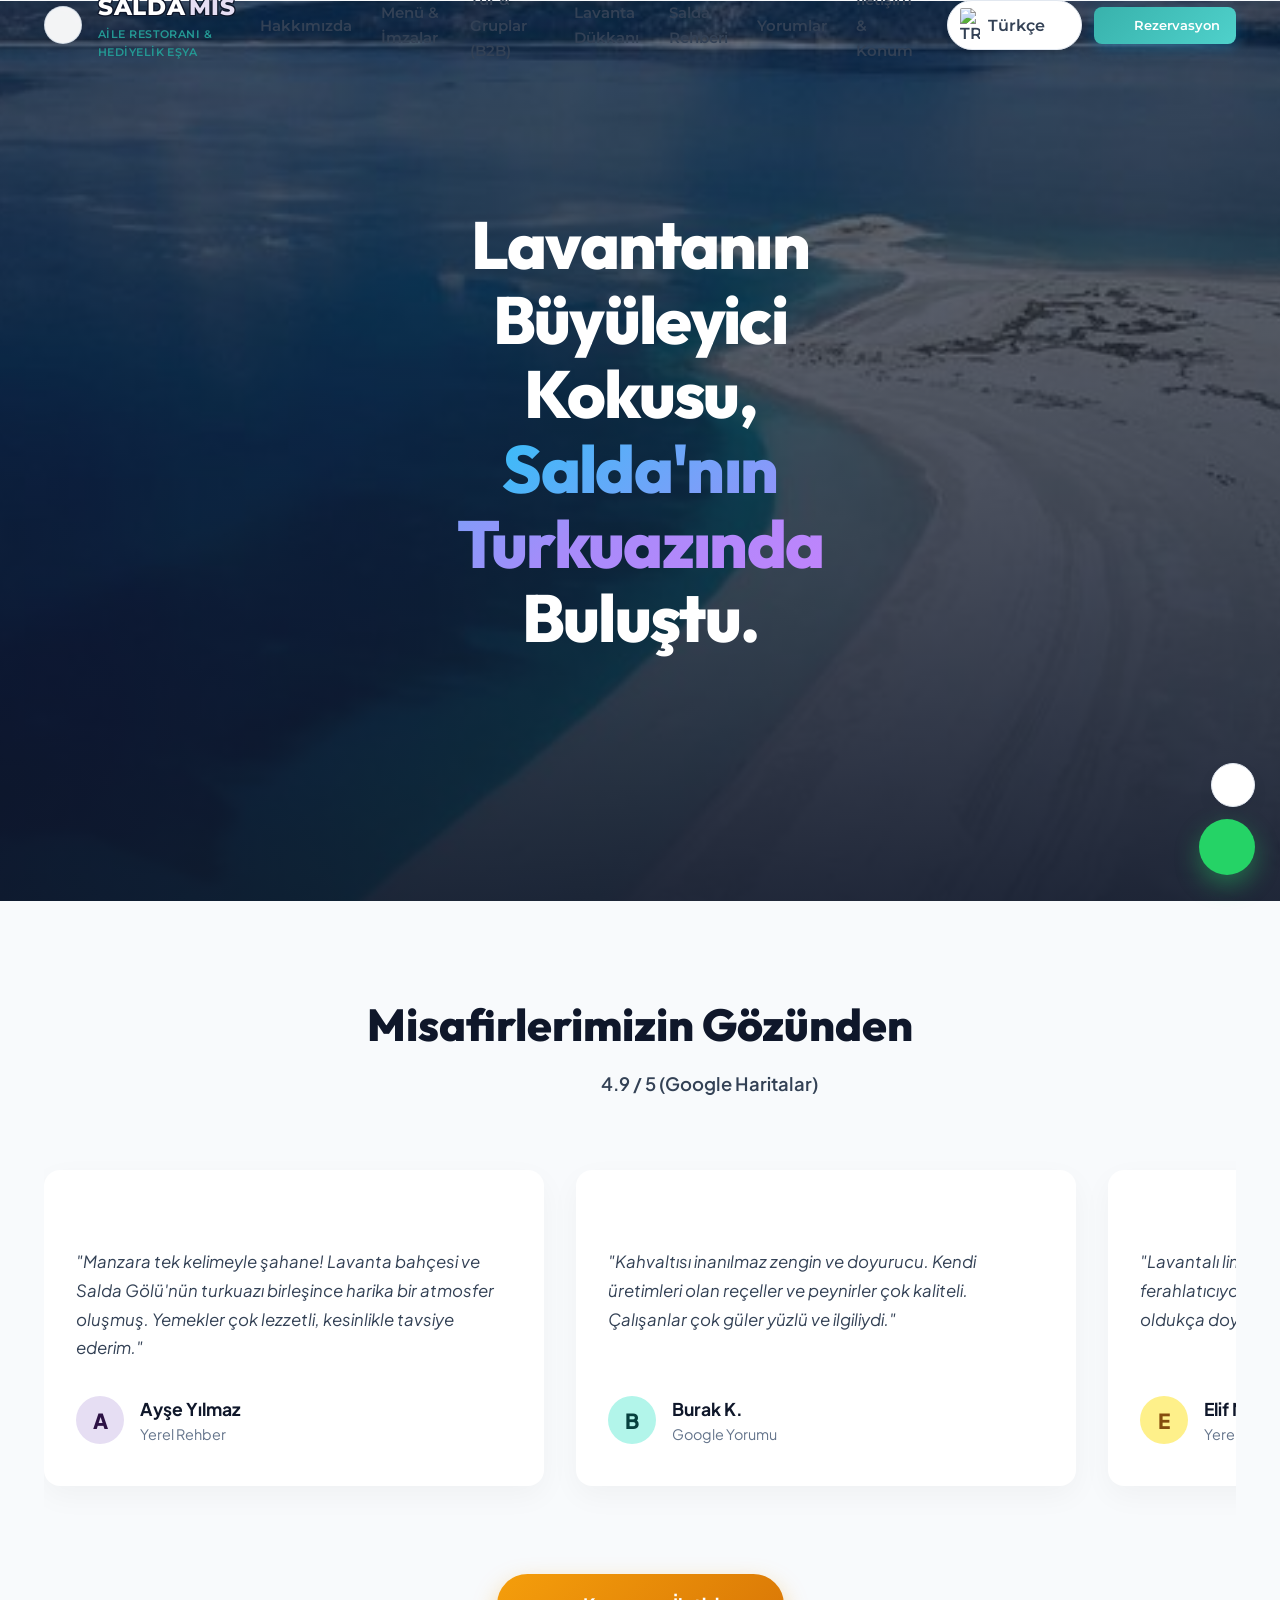
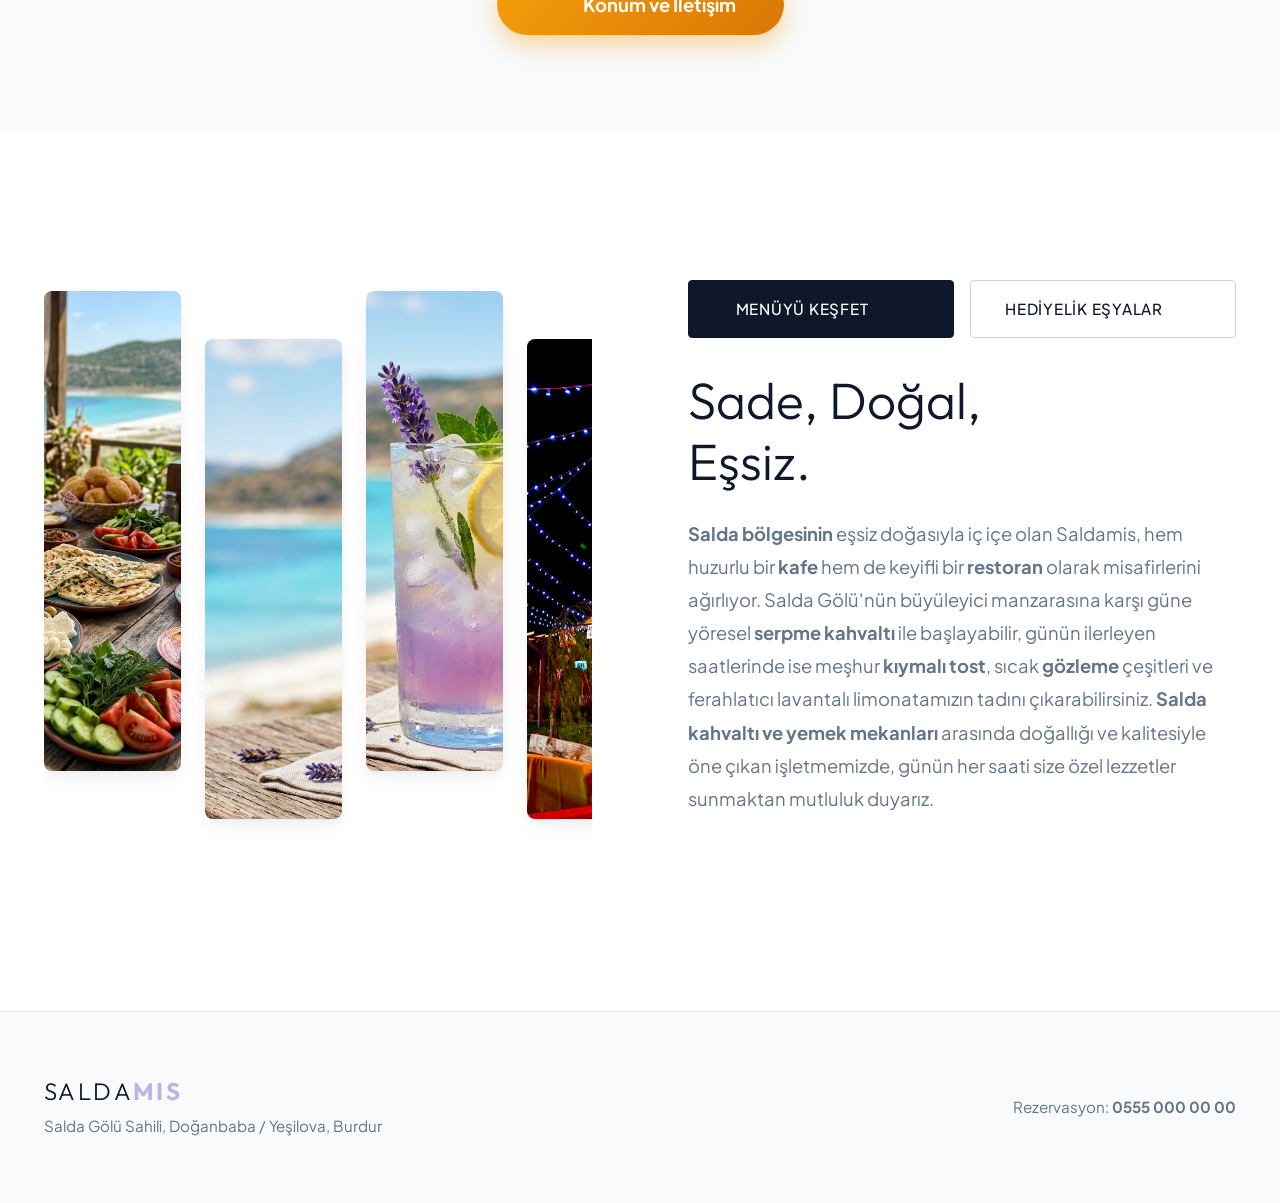
==== index.html @ 53d21bf3 "canlı ilk v" ====
<!DOCTYPE html>
<html lang="tr" class="scroll-smooth">

<head>
  <meta charset="UTF-8">
  <meta name="viewport" content="width=device-width, initial-scale=1.0">

  <title>Saldamis | Salda Gölü Kenarında En İyi Kafe, Restoran ve Kahvaltı Mekanı</title>
  <meta name="description"
    content="Salda Gölü sahilinde, doğayla iç içe eşsiz lavanta deneyimi. Yöresel serpme kahvaltı, leziz akşam yemeği ve taze lavantalı limonata için Saldamis Restoran & Kafe'ye davetlisiniz.">
  <meta name="keywords"
    content="Salda, Salda kafe, salda restorant, salda kahvaltı mekanları, salda gölü restoran, yeşilova kafe, salda bölgesinde kafe restorant kahvaltı, saldamis, salda gölü yemek">
  
  <!-- ==========================================================================
       SEO YEREL İŞLETME KİMLİĞİ (Google Haritalar & Arama için JSON-LD Schema)
       ========================================================================== -->
  <script type="application/ld+json">
  {
    "@context": "https://schema.org",
    "@type": "Restaurant",
    "name": "Saldamis Cafe & Restoran",
    "image": "https://www.saldamis.com/images/salda-hero.png",
    "@id": "",
    "url": "https://www.saldamis.com",
    "telephone": "+905550000000",
    "menu": "https://www.saldamis.com/menu.html",
    "servesCuisine": "Türk Mutfağı, Serpme Kahvaltı, Izgara, Gözleme",
    "priceRange": "₺₺",
    "address": {
      "@type": "PostalAddress",
      "streetAddress": "Salda Gölü Sahili, Doğanbaba",
      "addressLocality": "Yeşilova",
      "addressRegion": "Burdur",
      "postalCode": "15250",
      "addressCountry": "TR"
    },
    "geo": {
      "@type": "GeoCoordinates",
      "latitude": 37.551389,
      "longitude": 29.696111
    },
    "openingHoursSpecification": {
      "@type": "OpeningHoursSpecification",
      "dayOfWeek": ["Monday", "Tuesday", "Wednesday", "Thursday", "Friday", "Saturday", "Sunday"],
      "opens": "08:00",
      "closes": "23:00"
    }
  }
  </script>

  <!-- Google Fonts: Outfit (Başlıklar), Plus Jakarta Sans (Gövde) & Montserrat (Header) -->
  <link rel="preconnect" href="https://fonts.googleapis.com">
  <link rel="preconnect" href="https://fonts.gstatic.com" crossorigin>
  <link href="https://fonts.googleapis.com/css2?family=Montserrat:wght@400;500;600;700;800&family=Outfit:wght@400;500;600;700;800;900&family=Plus+Jakarta+Sans:wght@400;500;600;700;800&display=swap" rel="stylesheet">

  <!-- Lucide İkon Kütüphanesi -->
  <script src="https://unpkg.com/lucide@latest"></script>

  <!-- Modern Özel Tasarım Sistemi (CSS) -->
  <link rel="stylesheet" href="style.css?v=14">

  <!-- Tema Tercihini Erken Uygula -->
  <script>
    if (localStorage.getItem('saldamisTheme') === 'dark') {
      document.documentElement.classList.add('dark-theme');
      document.addEventListener('DOMContentLoaded', () => document.body.classList.add('dark-theme'));
    }
  </script>
  <!-- SEO & Open Graph Meta Tags -->
  <meta name="description" content="Salda Gölü'nün eşsiz manzarasında, doğal ürünlerle hazırlanan serpme kahvaltı, yöresel lezzetler ve özel hediyelik eşyalar.">
  <meta property="og:title" content="Saldamis | Doğal Kahvaltı & Hediyelik">
  <meta property="og:description" content="Salda Gölü'nün eşsiz manzarasında, doğal ürünlerle hazırlanan serpme kahvaltı, yöresel lezzetler ve özel hediyelik eşyalar.">
  <meta property="og:image" content="https://raw.githubusercontent.com/username/saldamis/main/images/header-bg.jpg">
  <meta property="og:url" content="https://saldamis.com">
  <meta property="og:type" content="website">
  <meta name="twitter:card" content="summary_large_image">
</head>

<body>
  <!-- PRELOADER -->
  <div id="preloader" style="position: fixed; top: 0; left: 0; width: 100%; height: 100%; background: #ffffff; z-index: 999999; display: flex; flex-direction: column; align-items: center; justify-content: center; transition: opacity 0.6s ease, visibility 0.6s ease;">
    <div style="width: 60px; height: 60px; border: 5px solid #e2e8f0; border-top: 5px solid #7c3aed; border-radius: 50%; animation: spin 1s linear infinite; margin-bottom: 1rem;"></div>
    <h2 style="font-family: 'Playfair Display', serif; color: #4c1d95; margin: 0; font-size: 1.5rem; letter-spacing: 1px;">Saldamis</h2>
    <style>
      @keyframes spin { 0% { transform: rotate(0deg); } 100% { transform: rotate(360deg); } }
    </style>
  </div>
  <script>
    window.addEventListener('load', () => {
      const preloader = document.getElementById('preloader');
      if(preloader) {
        preloader.style.opacity = '0';
        setTimeout(() => preloader.style.visibility = 'hidden', 600);
      }
    });
  </script>

  <!-- ==========================================================================
       NAVİGASYON (HEADER)
       ========================================================================== -->
  <header class="site-header">
    <div class="container header-container">

      <div class="brand-and-theme" style="display: flex; align-items: center; gap: 1rem;">
        <div class="left-header-actions">
          <!-- Tema Değiştirme Butonu -->
          <button id="themeToggleBtn" class="theme-toggle-btn" aria-label="Tema Değiştir">
            <i data-lucide="moon" class="theme-icon-moon"></i>
            <i data-lucide="sun" class="theme-icon-sun"></i>
          </button>
        </div>

        <!-- Marka Başlığı -->
        <a href="index.html" class="brand-wrapper" title="Saldamis Cafe & Restoran">
          <div class="brand-text-block">
            <span class="brand-title">
              SALDA<span class="accent-lavender">MIS</span>
            </span>
            <span class="brand-subtitle">Aile Restoranı & Hediyelik Eşya</span>
          </div>
        </a>
      </div>

      <!-- Masaüstü Navigasyon -->
      <nav>
        <ul class="nav-links" id="navLinks">
          <li><a href="index.html#hakkimizda" class="nav-link">Hakkımızda</a></li>
          <li><a href="menu.html" class="nav-link">Menü & İmzalar</a></li>
          <li><a href="index.html#turlar" class="nav-link">Tur & Gruplar (B2B)</a></li>
          <li><a href="hediyelik.html" class="nav-link">Lavanta Dükkanı</a></li>
          <li><a href="index.html#rehber" class="nav-link">Salda Rehberi</a></li>
          <li><a href="index.html#yorumlar" class="nav-link">Yorumlar</a></li>
          <li><a href="https://maps.google.com/?q=Saldamis+Kafe+Restoran+Salda" target="_blank" class="nav-link">İletişim & Konum</a></li>
        </ul>
      </nav>

      <!-- Sağ Aksiyonlar: Sepet & Rezervasyon & Mobil Menü -->
      <div class="header-actions">
        

        <!-- Dil Seçeneği (Translate) -->
        <div class="lang-dropdown" style="position: relative; display: inline-block;">
          <button class="lang-btn" id="langBtn" style="display: flex; align-items: center; gap: 0.5rem; background: var(--c-white); border: 1px solid var(--c-sand-200); padding: 0.4rem 0.75rem; border-radius: 9999px; cursor: pointer; font-family: var(--font-body); font-weight: 600; color: var(--c-dark-700); transition: all 0.3s ease; box-shadow: 0 2px 5px rgba(0,0,0,0.1);">
            <img src="https://flagcdn.com/w20/tr.png" alt="TR" style="width: 20px; border-radius: 2px;">
            <span style="display: none;" class="lang-text-desktop">Türkçe</span>
            <i data-lucide="chevron-down" style="width: 16px; height: 16px;"></i>
          </button>
          
          <div class="lang-menu" id="langMenu" style="display: none; position: absolute; top: 120%; right: 0; background: var(--c-white); border-radius: 12px; box-shadow: 0 10px 25px rgba(0,0,0,0.1); width: 140px; overflow: hidden; z-index: 1000; border: 1px solid var(--c-sand-100);">
            <button class="lang-item" data-lang="tr" data-lang-name="Türkçe" data-flag="tr" style="display: flex; align-items: center; gap: 0.75rem; width: 100%; padding: 0.75rem 1rem; border: none; background: transparent; cursor: pointer; text-align: left; font-family: var(--font-body); font-weight: 500; color: var(--c-dark-700);">
              <img src="https://flagcdn.com/w20/tr.png" alt="TR" style="width: 20px; border-radius: 2px;"> Türkçe
            </button>
            <button class="lang-item" data-lang="en" data-lang-name="English" data-flag="gb" style="display: flex; align-items: center; gap: 0.75rem; width: 100%; padding: 0.75rem 1rem; border: none; background: transparent; cursor: pointer; text-align: left; font-family: var(--font-body); font-weight: 500; color: var(--c-dark-700);">
              <img src="https://flagcdn.com/w20/gb.png" alt="EN" style="width: 20px; border-radius: 2px;"> English
            </button>
            <button class="lang-item" data-lang="ru" data-lang-name="Русский" data-flag="ru" style="display: flex; align-items: center; gap: 0.75rem; width: 100%; padding: 0.75rem 1rem; border: none; background: transparent; cursor: pointer; text-align: left; font-family: var(--font-body); font-weight: 500; color: var(--c-dark-700);">
              <img src="https://flagcdn.com/w20/ru.png" alt="RU" style="width: 20px; border-radius: 2px;"> Русский
            </button>
            <button class="lang-item" data-lang="de" data-lang-name="Deutsch" data-flag="de" style="display: flex; align-items: center; gap: 0.75rem; width: 100%; padding: 0.75rem 1rem; border: none; background: transparent; cursor: pointer; text-align: left; font-family: var(--font-body); font-weight: 500; color: var(--c-dark-700);">
              <img src="https://flagcdn.com/w20/de.png" alt="DE" style="width: 20px; border-radius: 2px;"> Deutsch
            </button>
            <button class="lang-item" data-lang="it" data-lang-name="Italiano" data-flag="it" style="display: flex; align-items: center; gap: 0.75rem; width: 100%; padding: 0.75rem 1rem; border: none; background: transparent; cursor: pointer; text-align: left; font-family: var(--font-body); font-weight: 500; color: var(--c-dark-700);">
              <img src="https://flagcdn.com/w20/it.png" alt="IT" style="width: 20px; border-radius: 2px;"> Italiano
            </button>
            <button class="lang-item" data-lang="es" data-lang-name="Español" data-flag="es" style="display: flex; align-items: center; gap: 0.75rem; width: 100%; padding: 0.75rem 1rem; border: none; background: transparent; cursor: pointer; text-align: left; font-family: var(--font-body); font-weight: 500; color: var(--c-dark-700);">
              <img src="https://flagcdn.com/w20/es.png" alt="ES" style="width: 20px; border-radius: 2px;"> Español
            </button>
          </div>
        </div>
        
        <style>
          .lang-item:hover { background-color: var(--c-sand-50) !important; color: var(--c-salda-600) !important; }
          .lang-btn:hover { background-color: var(--c-sand-50); border-color: var(--c-salda-200); }
          @media(min-width: 768px) { .lang-text-desktop { display: inline-block !important; } }
          
          /* Google Translate Orijinal Arayüzünü Gizleme */
          .skiptranslate iframe { display: none !important; }
          body { top: 0px !important; }
          .goog-te-banner-frame { display: none !important; }
          #goog-gt-tt { display: none !important; }
          .goog-text-highlight { background-color: transparent !important; box-shadow: none !important; }
        </style>

        <!-- Dükkan Sepet Butonu (Aşama 2'de Aktif Olacak) -->
        <button class="cart-toggle-btn" id="cartToggleBtn" aria-label="Alışveriş Sepeti" style="display:none;">
          <i data-lucide="shopping-bag" style="width:20px; height:20px;"></i>
          <span class="cart-badge" id="cartBadge" style="display:none;">0</span>
        </button>

        <!-- Hızlı Masa / Grup Rezervasyon Butonu -->
        <a href="index.html#turlar" class="btn btn-primary btn-sm">
          <i data-lucide="calendar-check" style="width:16px; height:16px;"></i>
          <span>Rezervasyon</span>
        </a>

        <!-- Mobil Menü Aç/Kapat Butonu -->
        <button class="mobile-menu-btn" id="mobileMenuToggle" aria-label="Menüyü Aç">
          <i data-lucide="menu"></i>
        </button>
      </div>

    </div>
  </header>

  <!-- ==========================================================================
       HERO (KARŞILAMA BÖLÜMÜ)
       ========================================================================== -->
  <section class="hero-section">
    <div class="hero-bg-wrapper">
      <img src="images/salda-hero.png" class="hero-bg-image" alt="Salda Gölü">
      <div class="hero-overlay"></div>
    </div>
    <div class="container hero-content">
      <h1 class="hero-title">
        Lavantanın<br>
        Büyüleyici<br>
        Kokusu,<br>
        <span class="text-gradient-salda">Salda'nın<br>
        Turkuazında</span><br>
        Buluştu.
      </h1>
      
      <!-- İleride kullanılabilecek gizlenmiş butonlar -->
      <div class="hero-cta-group" style="display: none;">
        <a href="menu.html" class="btn btn-lavender btn-lg">
          <i data-lucide="utensils" style="width:18px; height:18px;"></i>
          Menüyü İncele
        </a>
        <a href="#iletisim" class="btn btn-secondary btn-lg"
          style="background: rgba(255,255,255,0.15); border-color: rgba(255,255,255,0.3); color: white;">
          <i data-lucide="map-pin" style="width:18px; height:18px;"></i>
          Konum
        </a>
      </div>
    </div>
  </section>

  <!-- ==========================================================================
       YORUMLAR (GOOGLE REVIEWS)
       ========================================================================== -->
  <section id="yorumlar" style="background-color: var(--c-sand-50); padding: 6rem 0;">
    <div class="container">
      <div style="text-align: center; margin-bottom: 3.5rem;">
        <h2 style="font-size: clamp(2rem, 4vw, 2.8rem); font-weight: 800; color: var(--c-dark-900); margin-bottom: 1rem;">Misafirlerimizin Gözünden</h2>
        <div style="display: flex; align-items: center; justify-content: center; gap: 0.75rem; font-size: 1.15rem; font-weight: 600;">
          <span style="color: var(--c-amber); display: flex; gap: 4px;">
            <i data-lucide="star" style="fill: currentColor; width:22px; height:22px;"></i>
            <i data-lucide="star" style="fill: currentColor; width:22px; height:22px;"></i>
            <i data-lucide="star" style="fill: currentColor; width:22px; height:22px;"></i>
            <i data-lucide="star" style="fill: currentColor; width:22px; height:22px;"></i>
            <i data-lucide="star" style="fill: currentColor; width:22px; height:22px;"></i>
          </span>
          <span style="color: var(--c-dark-700);">4.9 / 5 (Google Haritalar)</span>
        </div>
      </div>
      
      <style>
        .review-carousel::-webkit-scrollbar { display: none; }
      </style>
      <div class="review-carousel" style="display: flex; overflow-x: auto; scroll-snap-type: x mandatory; gap: 2rem; padding: 1rem 0 2rem 0; scrollbar-width: none; -ms-overflow-style: none;">
        
        <!-- Yorum 1 -->
        <div style="flex: 0 0 calc(50% - 1rem); min-width: 280px; max-width: 500px; scroll-snap-align: center; display: flex; flex-direction: column; background: var(--c-white); padding: 2.5rem 2rem; border-radius: 16px; box-shadow: 0 10px 30px rgba(0,0,0,0.04); position: relative; transition: transform 0.3s ease;">
          <i data-lucide="quote" style="position: absolute; top: 2rem; right: 2rem; width: 40px; height: 40px; color: var(--c-sand-200); opacity: 0.4;"></i>
          <div style="display: flex; gap: 2px; color: var(--c-amber); margin-bottom: 1.25rem;">
            <i data-lucide="star" style="fill: currentColor; width:18px; height:18px;"></i>
            <i data-lucide="star" style="fill: currentColor; width:18px; height:18px;"></i>
            <i data-lucide="star" style="fill: currentColor; width:18px; height:18px;"></i>
            <i data-lucide="star" style="fill: currentColor; width:18px; height:18px;"></i>
            <i data-lucide="star" style="fill: currentColor; width:18px; height:18px;"></i>
          </div>
          <p style="color: var(--c-dark-700); font-size: 1.05rem; line-height: 1.7; margin-bottom: 2rem; font-style: italic;">
            "Manzara tek kelimeyle şahane! Lavanta bahçesi ve Salda Gölü'nün turkuazı birleşince harika bir atmosfer oluşmuş. Yemekler çok lezzetli, kesinlikle tavsiye ederim."
          </p>
          <div style="display: flex; align-items: center; gap: 1rem; margin-top: auto;">
            <div style="width: 48px; height: 48px; background: var(--c-lavender-200); color: var(--c-lavender-900); border-radius: 50%; display: flex; align-items: center; justify-content: center; font-weight: 800; font-size: 1.3rem;">A</div>
            <div>
              <div style="font-weight: 700; color: var(--c-dark-900); font-size: 1.1rem;">Ayşe Yılmaz</div>
              <div style="font-size: 0.9rem; color: var(--c-muted); display: flex; align-items: center; gap: 0.25rem;">Yerel Rehber</div>
            </div>
          </div>
        </div>
        
        <!-- Yorum 2 -->
        <div style="flex: 0 0 calc(50% - 1rem); min-width: 280px; max-width: 500px; scroll-snap-align: center; display: flex; flex-direction: column; background: var(--c-white); padding: 2.5rem 2rem; border-radius: 16px; box-shadow: 0 10px 30px rgba(0,0,0,0.04); position: relative; transition: transform 0.3s ease;">
          <i data-lucide="quote" style="position: absolute; top: 2rem; right: 2rem; width: 40px; height: 40px; color: var(--c-sand-200); opacity: 0.4;"></i>
          <div style="display: flex; gap: 2px; color: var(--c-amber); margin-bottom: 1.25rem;">
            <i data-lucide="star" style="fill: currentColor; width:18px; height:18px;"></i>
            <i data-lucide="star" style="fill: currentColor; width:18px; height:18px;"></i>
            <i data-lucide="star" style="fill: currentColor; width:18px; height:18px;"></i>
            <i data-lucide="star" style="fill: currentColor; width:18px; height:18px;"></i>
            <i data-lucide="star" style="fill: currentColor; width:18px; height:18px;"></i>
          </div>
          <p style="color: var(--c-dark-700); font-size: 1.05rem; line-height: 1.7; margin-bottom: 2rem; font-style: italic;">
            "Kahvaltısı inanılmaz zengin ve doyurucu. Kendi üretimleri olan reçeller ve peynirler çok kaliteli. Çalışanlar çok güler yüzlü ve ilgiliydi."
          </p>
          <div style="display: flex; align-items: center; gap: 1rem; margin-top: auto;">
            <div style="width: 48px; height: 48px; background: var(--c-salda-200); color: var(--c-salda-900); border-radius: 50%; display: flex; align-items: center; justify-content: center; font-weight: 800; font-size: 1.3rem;">B</div>
            <div>
              <div style="font-weight: 700; color: var(--c-dark-900); font-size: 1.1rem;">Burak K.</div>
              <div style="font-size: 0.9rem; color: var(--c-muted); display: flex; align-items: center; gap: 0.25rem;">Google Yorumu</div>
            </div>
          </div>
        </div>

        <!-- Yorum 3 -->
        <div style="flex: 0 0 calc(50% - 1rem); min-width: 280px; max-width: 500px; scroll-snap-align: center; display: flex; flex-direction: column; background: var(--c-white); padding: 2.5rem 2rem; border-radius: 16px; box-shadow: 0 10px 30px rgba(0,0,0,0.04); position: relative; transition: transform 0.3s ease;">
          <i data-lucide="quote" style="position: absolute; top: 2rem; right: 2rem; width: 40px; height: 40px; color: var(--c-sand-200); opacity: 0.4;"></i>
          <div style="display: flex; gap: 2px; color: var(--c-amber); margin-bottom: 1.25rem;">
            <i data-lucide="star" style="fill: currentColor; width:18px; height:18px;"></i>
            <i data-lucide="star" style="fill: currentColor; width:18px; height:18px;"></i>
            <i data-lucide="star" style="fill: currentColor; width:18px; height:18px;"></i>
            <i data-lucide="star" style="fill: currentColor; width:18px; height:18px;"></i>
            <i data-lucide="star" style="fill: currentColor; width:18px; height:18px;"></i>
          </div>
          <p style="color: var(--c-dark-700); font-size: 1.05rem; line-height: 1.7; margin-bottom: 2rem; font-style: italic;">
            "Lavantalı limonatayı mutlaka denemelisiniz, çok ferahlatıcıydı. Hem fiyatlar uygun hem de porsiyonlar oldukça doyurucu. Tekrar geleceğiz."
          </p>
          <div style="display: flex; align-items: center; gap: 1rem; margin-top: auto;">
            <div style="width: 48px; height: 48px; background: #fef08a; color: #854d0e; border-radius: 50%; display: flex; align-items: center; justify-content: center; font-weight: 800; font-size: 1.3rem;">E</div>
            <div>
              <div style="font-weight: 700; color: var(--c-dark-900); font-size: 1.1rem;">Elif M.</div>
              <div style="font-size: 0.9rem; color: var(--c-muted); display: flex; align-items: center; gap: 0.25rem;">Yerel Rehber</div>
            </div>
          </div>
        </div>

        <!-- Yorum 4 -->
        <div style="flex: 0 0 calc(50% - 1rem); min-width: 280px; max-width: 500px; scroll-snap-align: center; display: flex; flex-direction: column; background: var(--c-white); padding: 2.5rem 2rem; border-radius: 16px; box-shadow: 0 10px 30px rgba(0,0,0,0.04); position: relative; transition: transform 0.3s ease;">
          <i data-lucide="quote" style="position: absolute; top: 2rem; right: 2rem; width: 40px; height: 40px; color: var(--c-sand-200); opacity: 0.4;"></i>
          <div style="display: flex; gap: 2px; color: var(--c-amber); margin-bottom: 1.25rem;">
            <i data-lucide="star" style="fill: currentColor; width:18px; height:18px;"></i>
            <i data-lucide="star" style="fill: currentColor; width:18px; height:18px;"></i>
            <i data-lucide="star" style="fill: currentColor; width:18px; height:18px;"></i>
            <i data-lucide="star" style="fill: currentColor; width:18px; height:18px;"></i>
            <i data-lucide="star" style="fill: currentColor; width:18px; height:18px;"></i>
          </div>
          <p style="color: var(--c-dark-700); font-size: 1.05rem; line-height: 1.7; margin-bottom: 2rem; font-style: italic;">
            "Güler yüzlü hizmet ve harika lezzetler. Özellikle saç kavurması çok başarılıydı, porsiyonlar çok doyurucu. Ailece çok memnun kaldık."
          </p>
          <div style="display: flex; align-items: center; gap: 1rem; margin-top: auto;">
            <div style="width: 48px; height: 48px; background: #e0e7ff; color: #4338ca; border-radius: 50%; display: flex; align-items: center; justify-content: center; font-weight: 800; font-size: 1.3rem;">K</div>
            <div>
              <div style="font-weight: 700; color: var(--c-dark-900); font-size: 1.1rem;">Kemal D.</div>
              <div style="font-size: 0.9rem; color: var(--c-muted); display: flex; align-items: center; gap: 0.25rem;">Google Yorumu</div>
            </div>
          </div>
        </div>

        <!-- Yorum 5 -->
        <div style="flex: 0 0 calc(50% - 1rem); min-width: 280px; max-width: 500px; scroll-snap-align: center; display: flex; flex-direction: column; background: var(--c-white); padding: 2.5rem 2rem; border-radius: 16px; box-shadow: 0 10px 30px rgba(0,0,0,0.04); position: relative; transition: transform 0.3s ease;">
          <i data-lucide="quote" style="position: absolute; top: 2rem; right: 2rem; width: 40px; height: 40px; color: var(--c-sand-200); opacity: 0.4;"></i>
          <div style="display: flex; gap: 2px; color: var(--c-amber); margin-bottom: 1.25rem;">
            <i data-lucide="star" style="fill: currentColor; width:18px; height:18px;"></i>
            <i data-lucide="star" style="fill: currentColor; width:18px; height:18px;"></i>
            <i data-lucide="star" style="fill: currentColor; width:18px; height:18px;"></i>
            <i data-lucide="star" style="fill: currentColor; width:18px; height:18px;"></i>
            <i data-lucide="star" style="fill: currentColor; width:18px; height:18px;"></i>
          </div>
          <p style="color: var(--c-dark-700); font-size: 1.05rem; line-height: 1.7; margin-bottom: 2rem; font-style: italic;">
            "Göl kenarında kahvaltı yapmak için mükemmel bir tercih. Tostları çok lezzetli, çocuklar da bayıldı. Herkese gözü kapalı öneririm."
          </p>
          <div style="display: flex; align-items: center; gap: 1rem; margin-top: auto;">
            <div style="width: 48px; height: 48px; background: #ffedd5; color: #c2410c; border-radius: 50%; display: flex; align-items: center; justify-content: center; font-weight: 800; font-size: 1.3rem;">S</div>
            <div>
              <div style="font-weight: 700; color: var(--c-dark-900); font-size: 1.1rem;">Sevgi A.</div>
              <div style="font-size: 0.9rem; color: var(--c-muted); display: flex; align-items: center; gap: 0.25rem;">Yerel Rehber</div>
            </div>
          </div>
        </div>
      </div>
      
      <div style="text-align: center; margin-top: 3.5rem;">
        <a href="https://maps.google.com/?q=Saldamis+Kafe+Restoran+Salda" target="_blank" class="btn" style="padding: 1rem 3rem; font-size: 1.15rem; border-radius: 9999px; display: inline-flex; align-items: center; justify-content: center; box-shadow: 0 10px 25px rgba(245, 158, 11, 0.4); background: linear-gradient(135deg, var(--c-amber) 0%, #d97706 100%); color: white; border: none; font-weight: 700; transition: transform 0.3s ease, box-shadow 0.3s ease;">
          <i data-lucide="map-pin" style="width:22px; height:22px; margin-right: 0.5rem;"></i>
          Konum ve İletişim
        </a>
      </div>

    </div>
  </section>

  <!-- ==========================================================================
       DISCOVER (KEŞFEDİN) BÖLÜMÜ
       ========================================================================== -->
  <section class="premium-discover-section" id="discover">
    <div class="container discover-container">
      
      <!-- Sağ Görsel Kolajı (Artık Üstte/Solda) -->
      <div class="discover-image-col">
        <div class="elegant-carousel">
           <div class="carousel-track">
             <!-- Breakfast 2. Kısım (Sağ) -->
             <div class="carousel-slice">
               <img src="images/breakfast.jpg" class="img-right" alt="Kahvaltı Sağ">
             </div>
             <!-- Lemonade 1. Kısım (Sol) -->
             <div class="carousel-slice">
               <img src="images/lemonade.jpg" class="img-left" alt="Limonata Sol">
             </div>
             <!-- Lemonade 2. Kısım (Sağ) -->
             <div class="carousel-slice">
               <img src="images/lemonade.jpg" class="img-right" alt="Limonata Sağ">
             </div>
             <!-- Mekan 1. Kısım (Sol) -->
             <div class="carousel-slice">
               <img src="images/mekan-1.jpg" class="img-left" alt="Mekan Sol">
             </div>
             <!-- Mekan 2. Kısım (Sağ) -->
             <div class="carousel-slice">
               <img src="images/mekan-1.jpg" class="img-right" alt="Mekan Sağ">
             </div>
             <!-- Dessert 1. Kısım (Sol) -->
             <div class="carousel-slice">
               <img src="images/dessert.jpg" class="img-left" alt="Tatlı Sol">
             </div>
             <!-- Dessert 2. Kısım (Sağ) -->
             <div class="carousel-slice">
               <img src="images/dessert.jpg" class="img-right" alt="Tatlı Sağ">
             </div>
             <!-- Breakfast 1. Kısım (Sol) - Döngü tamamlansın diye -->
             <div class="carousel-slice">
               <img src="images/breakfast.jpg" class="img-left" alt="Kahvaltı Sol">
             </div>
           </div>
        </div>
      </div>

      <!-- Sol Metin / Aksiyon (Artık Altta/Sağda) -->
      <div class="discover-text-col">
        <div class="discover-actions" style="display: flex; gap: 1rem; flex-wrap: wrap; margin-bottom: 2rem;">
          <a href="menu.html" class="btn-elegant-primary" style="flex: 1; min-width: max-content; display: inline-flex; justify-content: center; align-items: center;">
            Menüyü Keşfet
            <i data-lucide="arrow-right" style="width:18px; height:18px; margin-left: 0.5rem;"></i>
          </a>
          <a href="hediyelik.html" class="btn-elegant-secondary" style="flex: 1; min-width: max-content; display: inline-flex; justify-content: center; align-items: center;">
            Hediyelik Eşyalar
            <i data-lucide="gift" style="width:18px; height:18px; margin-left: 0.5rem;"></i>
          </a>
        </div>
        <h2 class="discover-title">Sade, Doğal,<br>Eşsiz.</h2>
        <p class="discover-desc">
          <strong>Salda bölgesinin</strong> eşsiz doğasıyla iç içe olan Saldamis, hem huzurlu bir <strong>kafe</strong> hem de keyifli bir <strong>restoran</strong> olarak misafirlerini ağırlıyor. Salda Gölü'nün büyüleyici manzarasına karşı güne yöresel <strong>serpme kahvaltı</strong> ile başlayabilir, günün ilerleyen saatlerinde ise meşhur <strong>kıymalı tost</strong>, sıcak <strong>gözleme</strong> çeşitleri ve ferahlatıcı lavantalı limonatamızın tadını çıkarabilirsiniz. <strong>Salda kahvaltı ve yemek mekanları</strong> arasında doğallığı ve kalitesiyle öne çıkan işletmemizde, günün her saati size özel lezzetler sunmaktan mutluluk duyarız.
        </p>
      </div>

    </div>
  </section>

  <!-- ==========================================================================
       MİNİMAL FOOTER
       ========================================================================== -->
  <footer class="minimal-footer" id="iletisim">
    <div class="container footer-container">
      <div class="footer-brand">
         <h3>SALDA<span>MIS</span></h3>
         <p>Salda Gölü Sahili, Doğanbaba / Yeşilova, Burdur</p>
      </div>
      <div class="footer-contact">
         <p>Rezervasyon: <strong>0555 000 00 00</strong></p>
      </div>
    </div>
  </footer>

  <!-- ==========================================================================
       YÜZEN HIZLI İLETİŞİM AKSİYONLARI (FLOATING BAR)
       ========================================================================== -->
  <div class="floating-actions">
    <button class="back-to-top" id="backToTopBtn" aria-label="Yukarı Çık">
      <i data-lucide="arrow-up" style="width:20px; height:20px;"></i>
    </button>
    <a href="https://wa.me/905550000000?text=Merhaba,%20Saldamis%20hakkında%20bilgi%20almak%20istiyorum."
      target="_blank" class="float-wa-btn" title="WhatsApp ile İletişim">
      <i data-lucide="message-circle" style="width:28px; height:28px;"></i>
    </a>
  </div>
  
  <!-- Özel Dil Çeviri Altyapısı (Google Translate API) -->
  <div id="google_translate_element" style="display:none;"></div>
  <script type="text/javascript">
    function googleTranslateElementInit() {
      new google.translate.TranslateElement({pageLanguage: 'tr', autoDisplay: false}, 'google_translate_element');
    }
  </script>
  <script type="text/javascript" src="https://translate.google.com/translate_a/element.js?cb=googleTranslateElementInit"></script>
  
  <script>
    document.addEventListener('DOMContentLoaded', () => {
      const langBtn = document.getElementById('langBtn');
      const langMenu = document.getElementById('langMenu');
      const langItems = document.querySelectorAll('.lang-item');

      if(langBtn && langMenu) {
        langBtn.addEventListener('click', (e) => {
          e.stopPropagation();
          langMenu.style.display = langMenu.style.display === 'none' ? 'block' : 'none';
        });

        document.addEventListener('click', () => {
          langMenu.style.display = 'none';
        });

        langItems.forEach(item => {
          item.addEventListener('click', () => {
            const langCode = item.getAttribute('data-lang');
            const langName = item.getAttribute('data-lang-name');
            const flagCode = item.getAttribute('data-flag');

            // Butonun görüntüsünü seçilen dile göre güncelle
            const textSpan = langBtn.querySelector('.lang-text-desktop');
            if(textSpan) textSpan.textContent = langName;
            langBtn.querySelector('img').src = `https://flagcdn.com/w20/${flagCode}.png`;

            // Google Çeviriyi Tetikle (Sihirli Kısım)
            const select = document.querySelector('.goog-te-combo');
            if (select) {
              select.value = langCode;
              select.dispatchEvent(new Event('change'));
            } else {
              // Çeviri kutusu yüklenmemişse çerezle zorla ve sayfayı yenile
              document.cookie = `googtrans=/tr/${langCode}; path=/; domain=${window.location.hostname}`;
              document.cookie = `googtrans=/tr/${langCode}; path=/`;
              window.location.reload();
            }
          });
        });
      }
    });
  </script>

  <!-- Özel JavaScript Dosyası -->
  <script src="app.js?v=3"></script>
</body>

</html>
---- style.css ----
/* ==========================================================================
   SALDAMIS - Modern Akdeniz & Salda Tasarım Sistemi (CSS)
   Tematik Renkler: Salda Turkuazı + Doğal Burdur Lavantası + Sıcak Kum Tonları
   ========================================================================== */

:root {
  /* Renk Paleti */
  --c-lavender-950: #1b0a2a;
  --c-lavender-900: #2d1245;
  --c-lavender-800: #5D4B84;
  --c-lavender-700: #8878B3;
  --c-lavender-600: #B4A2DE; /* İstenen soft mor */
  --c-lavender-500: #C1B2E5;
  --c-lavender-400: #D3C7EC;
  --c-lavender-200: #E6DEF3;
  --c-lavender-100: #F3EEF9;
  --c-lavender-50: #F8FAFC;

  --c-salda-950: #021F1E;
  --c-salda-900: #06403E;
  --c-salda-800: #117874;
  --c-salda-700: #249994;
  --c-salda-600: #38B2AC; /* İstenen teal */
  --c-salda-500: #4FD1CB;
  --c-salda-400: #81E6D9;
  --c-salda-200: #B2F5EA;
  --c-salda-100: #E6FFFA;
  --c-salda-50: #F8FAFC;

  --c-sand-50: #F8FAFC; /* İstenen arkaplan */
  --c-sand-100: #EDF2F7;
  --c-sand-200: #E2E8F0;
  --c-sand-300: #CBD5E0;
  --c-sand-500: #A0AEC0;

  --c-white: #ffffff;
  --c-dark-900: #0f172a;
  --c-dark-800: #1e293b;
  --c-dark-700: #334155;
  --c-muted: #64748b;
  --c-success: #10b981;
  --c-amber: #f59e0b;

  /* Tipografi */
  --font-heading: 'Outfit', -apple-system, BlinkMacSystemFont, "Segoe UI", Roboto, sans-serif;
  --font-sans: 'Plus Jakarta Sans', -apple-system, BlinkMacSystemFont, "Segoe UI", Roboto, sans-serif;

  /* Gölgeler */
  --shadow-sm: 0 2px 6px -1px rgba(15, 23, 42, 0.05);
  --shadow-md: 0 8px 20px -3px rgba(15, 23, 42, 0.07), 0 4px 6px -2px rgba(15, 23, 42, 0.04);
  --shadow-lg: 0 16px 32px -4px rgba(15, 23, 42, 0.1), 0 6px 12px -3px rgba(15, 23, 42, 0.05);
  --shadow-xl: 0 25px 50px -12px rgba(74, 29, 112, 0.18);
  --shadow-salda: 0 15px 35px -5px rgba(2, 132, 199, 0.25);
  --shadow-lavender: 0 15px 35px -5px rgba(124, 58, 237, 0.25);

  /* Yuvarlama & Geçiş */
  --radius-sm: 8px;
  --radius-md: 14px;
  --radius-lg: 20px;
  --radius-xl: 28px;
  --radius-full: 9999px;
  --transition: all 0.3s cubic-bezier(0.16, 1, 0.3, 1);
}

body.dark-theme {
  --c-sand-50: #0f172a;
  --c-sand-100: #1e293b;
  --c-sand-200: #334155;
  --c-sand-300: #475569;
  --c-white: #1e293b;
  --c-dark-900: #f8fafc;
  --c-dark-800: #f1f5f9;
  --c-dark-700: #e2e8f0;
  --c-muted: #94a3b8;
}

body.dark-theme .brand-title {
  color: #ffffff !important;
  text-shadow:
    -1px -1px 0 #000000,
     0px -1px 0 #000000,
     1px -1px 0 #000000,
     1px  0px 0 #000000,
     1px  1px 0 #000000,
     0px  1px 0 #000000,
    -1px  1px 0 #000000,
    -1px  0px 0 #000000,
    0 2px 10px rgba(0, 0, 0, 0.8) !important;
}

body.dark-theme .brand-title .accent-lavender {
  color: #c084fc !important;
  text-shadow:
    -1px -1px 0 #000000,
     0px -1px 0 #000000,
     1px -1px 0 #000000,
     1px  0px 0 #000000,
     1px  1px 0 #000000,
     0px  1px 0 #000000,
    -1px  1px 0 #000000,
    -1px  0px 0 #000000 !important;
}

body.dark-theme .brand-subtitle {
  color: #7dd3fc !important;
}

/* ==========================================================================
   Temel Sıfırlamalar & Genel Ayarlar
   ========================================================================== */
*,
*::before,
*::after {
  box-sizing: border-box;
  margin: 0;
  padding: 0;
}

html {
  scroll-behavior: smooth;
  font-size: 16px;
  -webkit-text-size-adjust: 100%;
}

body {
  font-family: var(--font-sans);
  background-color: var(--c-sand-50);
  color: var(--c-dark-800);
  line-height: 1.6;
  overflow-x: clip;
}

h1,
h2,
h3,
h4,
h5,
h6 {
  font-family: var(--font-heading);
  color: var(--c-dark-900);
  line-height: 1.25;
  font-weight: 700;
}

a {
  color: inherit;
  text-decoration: none;
  transition: var(--transition);
}

img {
  max-width: 100%;
  height: auto;
  display: block;
}

button,
input,
select,
textarea {
  font-family: inherit;
  font-size: inherit;
}

/* Kapsayıcı Konteyner */
.container {
  width: 100%;
  max-width: 1240px;
  margin-left: auto;
  margin-right: auto;
  padding-left: 1.5rem;
  padding-right: 1.5rem;
}

.section-spacing {
  padding-top: 5.5rem;
  padding-bottom: 5.5rem;
}

@media (max-width: 768px) {
  .section-spacing {
    padding-top: 3.5rem;
    padding-bottom: 3.5rem;
  }
}

/* ==========================================================================
   Üst Bilgi Bandı (Top Notification Bar)
   ========================================================================== */
.top-notice-bar {
  background: linear-gradient(90deg, var(--c-lavender-900) 0%, var(--c-salda-900) 100%);
  color: rgba(255, 255, 255, 0.95);
  font-size: 0.82rem;
  padding: 0.45rem 1rem;
  font-weight: 500;
  letter-spacing: 0.02em;
}

.top-notice-inner {
  display: flex;
  justify-content: space-between;
  align-items: center;
  flex-wrap: wrap;
  gap: 0.75rem;
}

.top-notice-meta {
  display: flex;
  align-items: center;
  gap: 1.25rem;
}

.top-notice-item {
  display: inline-flex;
  align-items: center;
  gap: 0.35rem;
}

/* ==========================================================================
   Navigasyon (Header)
   ========================================================================== */
.site-header {
  position: sticky;
  top: 0;
  z-index: 100;
  background-color: transparent;
  border-bottom: 1px solid transparent;
  transition: padding 0.4s ease, background 0.4s ease;
  font-family: 'Montserrat', sans-serif; /* Menüdeki başlık fontu her yere uygulandı */
}

.site-header::before {
  content: "";
  position: absolute;
  top: 0;
  left: 0;
  width: 100%;
  height: 100%;
  /* background-image: url('images/header-bg.jpg'); */
  background-size: cover;
  background-position: center;
  background-repeat: no-repeat;
  z-index: -1;
  transition: opacity 0.5s ease, transform 0.5s ease;
}

.site-header.scrolled::before {
  opacity: 0;
}

.site-header.scrolled {
  background: rgba(0, 0, 0, 0.25);
  backdrop-filter: blur(12px);
  border-bottom: none;
  padding-bottom: 40px;
  /* Header'ı aşağıya uzatıp geçiş için alan yaratıyoruz */

  /* Yazının olduğu ilk 50px net, kalanı yavaşça şeffaflaşır. Görüntü bozukluğunu (1px gap) önlemek için rgba ve 0% kullanıldı */
  -webkit-mask-image: linear-gradient(to bottom, rgba(0, 0, 0, 1) 0%, rgba(0, 0, 0, 1) 50px, rgba(0, 0, 0, 0) 100%);
  mask-image: linear-gradient(to bottom, rgba(0, 0, 0, 1) 0%, rgba(0, 0, 0, 1) 50px, rgba(0, 0, 0, 0) 100%);
  margin-top: -1px;
  /* Üstteki ince boşluk hatasını tamamen kapatmak için */

  filter: drop-shadow(0 5px 15px rgba(0, 0, 0, 0.3));
}

.header-container {
  display: flex;
  align-items: center;
  justify-content: space-between;
  height: 50px;
  /* Eski yüksekliğin neredeyse yarısı */
  gap: 1.5rem;
}

.brand-wrapper {
  display: flex;
  align-items: center;
  gap: 0.85rem;
}

.brand-text-block {
  display: flex;
  flex-direction: column;
}

.brand-title {
  font-family: 'Montserrat', sans-serif !important;
  font-size: 1.45rem;
  font-weight: 800;
  letter-spacing: 0.03em;
  color: #ffffff !important;
  /* Yazının içine taşmayan temiz dış border (stroke) simülasyonu */
  text-shadow:
    -1px -1px 0 #0f172a,
     0px -1px 0 #0f172a,
     1px -1px 0 #0f172a,
     1px  0px 0 #0f172a,
     1px  1px 0 #0f172a,
     0px  1px 0 #0f172a,
    -1px  1px 0 #0f172a,
    -1px  0px 0 #0f172a;
  display: flex;
  align-items: center;
  gap: 0.2rem;
}

.brand-title .accent-lavender {
  color: var(--c-lavender-200);
}

.brand-subtitle {
  font-size: 0.7rem;
  font-weight: 600;
  color: var(--c-salda-700);
  letter-spacing: 0.04em;
  text-transform: uppercase;
}

/* Masaüstü Menü Linkleri */
.nav-links {
  display: flex;
  align-items: center;
  gap: 1.8rem;
  list-style: none;
}

.nav-link {
  font-size: 0.92rem;
  font-weight: 600;
  color: var(--c-dark-700);
  position: relative;
  padding: 0.35rem 0;
}

.nav-link:hover {
  color: var(--c-lavender-600);
}

.nav-link::after {
  content: '';
  position: absolute;
  bottom: 0;
  left: 0;
  width: 0;
  height: 2px;
  background: linear-gradient(90deg, var(--c-salda-500), var(--c-lavender-600));
  transition: width 0.25s ease;
  border-radius: 2px;
}

.nav-link:hover::after {
  width: 100%;
}

/* Header Aksiyon Butonları */
.left-header-actions {
  display: flex;
  align-items: center;
  gap: 0.75rem;
}

/* Tema Değiştirme Butonu (Theme Toggle) */
#themeToggleBtn,
.theme-toggle-btn {
  background: rgba(255, 255, 255, 0.95) !important;
  border: 1px solid rgba(203, 213, 225, 0.85) !important;
  width: 38px !important;
  height: 38px !important;
  min-width: 38px !important;
  min-height: 38px !important;
  padding: 0 !important;
  border-radius: 50% !important;
  cursor: pointer !important;
  display: flex !important;
  align-items: center !important;
  justify-content: center !important;
  transition: all 0.25s cubic-bezier(0.16, 1, 0.3, 1) !important;
  box-shadow: 0 2px 8px rgba(0, 0, 0, 0.12) !important;
  backdrop-filter: blur(8px);
  -webkit-backdrop-filter: blur(8px);
  position: relative;
  z-index: 10;
}

#themeToggleBtn:hover,
.theme-toggle-btn:hover {
  transform: scale(1.08);
  box-shadow: 0 4px 12px rgba(0, 0, 0, 0.18) !important;
}

/* Açık tema ikon ayarları */
#themeToggleBtn .theme-icon-moon,
.theme-toggle-btn .theme-icon-moon {
  color: #334155 !important;
  stroke: #334155 !important;
  width: 20px !important;
  height: 20px !important;
  display: block !important;
}

#themeToggleBtn .theme-icon-sun,
.theme-toggle-btn .theme-icon-sun {
  display: none !important;
}

/* Koyu tema butonu & güneş ikonu (Ultra görünür ve parlak) */
body.dark-theme #themeToggleBtn,
body.dark-theme .theme-toggle-btn {
  background: #1e293b !important;
  border: 1.5px solid #475569 !important;
  box-shadow: 0 2px 10px rgba(0, 0, 0, 0.5), 0 0 12px rgba(251, 191, 36, 0.3) !important;
}

body.dark-theme #themeToggleBtn:hover,
body.dark-theme .theme-toggle-btn:hover {
  border-color: #fbbf24 !important;
  box-shadow: 0 4px 15px rgba(0, 0, 0, 0.6), 0 0 18px rgba(251, 191, 36, 0.55) !important;
}

body.dark-theme #themeToggleBtn .theme-icon-moon,
body.dark-theme .theme-toggle-btn .theme-icon-moon {
  display: none !important;
}

body.dark-theme #themeToggleBtn .theme-icon-sun,
body.dark-theme .theme-toggle-btn .theme-icon-sun {
  display: block !important;
  color: #fbbf24 !important;
  stroke: #fbbf24 !important;
  width: 21px !important;
  height: 21px !important;
  filter: drop-shadow(0 0 6px rgba(251, 191, 36, 0.85)) !important;
}

.header-actions {
  display: flex;
  align-items: center;
  gap: 0.75rem;
}

.cart-toggle-btn {
  position: relative;
  background: var(--c-sand-100);
  border: 1px solid var(--c-sand-200);
  color: var(--c-dark-900);
  padding: 0.65rem;
  border-radius: var(--radius-md);
  cursor: pointer;
  display: flex;
  align-items: center;
  justify-content: center;
  transition: var(--transition);
}

.cart-toggle-btn:hover {
  background: var(--c-lavender-50);
  border-color: var(--c-lavender-200);
  color: var(--c-lavender-700);
}

.cart-badge {
  position: absolute;
  top: -6px;
  right: -6px;
  background: var(--c-lavender-600);
  color: white;
  font-size: 0.7rem;
  font-weight: 700;
  width: 20px;
  height: 20px;
  border-radius: 50%;
  display: flex;
  align-items: center;
  justify-content: center;
  box-shadow: 0 2px 5px rgba(124, 58, 237, 0.4);
}

/* Mobil Hamburger Menü */
.mobile-menu-btn {
  display: none;
  background: none;
  border: none;
  font-size: 1.5rem;
  color: var(--c-dark-900);
  cursor: pointer;
  padding: 0.4rem;
}

/* ==========================================================================
   Buton Stilleri
   ========================================================================== */
.btn {
  display: inline-flex;
  align-items: center;
  justify-content: center;
  gap: 0.5rem;
  font-weight: 600;
  font-size: 0.92rem;
  padding: 0.75rem 1.45rem;
  border-radius: var(--radius-md);
  cursor: pointer;
  border: none;
  transition: var(--transition);
  text-align: center;
  white-space: nowrap;
}

.btn-sm {
  padding: 0.5rem 1rem;
  font-size: 0.82rem;
  border-radius: var(--radius-sm);
}

.btn-lg {
  padding: 0.95rem 1.85rem;
  font-size: 1.05rem;
  border-radius: var(--radius-lg);
}

.btn-primary {
  background: linear-gradient(135deg, var(--c-salda-600) 0%, var(--c-salda-500) 100%);
  color: white;
  box-shadow: 0 4px 14px rgba(2, 132, 199, 0.35);
}

.btn-primary:hover {
  background: linear-gradient(135deg, var(--c-salda-700) 0%, var(--c-salda-600) 100%);
  transform: translateY(-2px);
  box-shadow: var(--shadow-salda);
}

.btn-lavender {
  background: linear-gradient(135deg, var(--c-lavender-700) 0%, var(--c-lavender-600) 100%);
  color: white;
  box-shadow: 0 4px 14px rgba(124, 58, 237, 0.35);
}

.btn-lavender:hover {
  background: linear-gradient(135deg, var(--c-lavender-800) 0%, var(--c-lavender-700) 100%);
  transform: translateY(-2px);
  box-shadow: var(--shadow-lavender);
}

.btn-secondary {
  background: white;
  color: var(--c-dark-800);
  border: 1px solid var(--c-sand-200);
  box-shadow: var(--shadow-sm);
}

.btn-secondary:hover {
  background: var(--c-sand-100);
  border-color: var(--c-sand-300);
  transform: translateY(-1px);
}

.btn-whatsapp {
  background: #25D366;
  color: white;
  box-shadow: 0 4px 15px rgba(37, 211, 102, 0.35);
}

.btn-whatsapp:hover {
  background: #20bd5a;
  transform: translateY(-2px);
}

.btn-dark {
  background: var(--c-dark-900);
  color: white;
}

.btn-dark:hover {
  background: var(--c-dark-800);
  transform: translateY(-2px);
}

/* ==========================================================================
   Bento Box Hero Bölümü
   ========================================================================== */
.bento-hero-section {
  padding-top: 8rem;
  padding-bottom: 4rem;
  background-color: var(--c-sand-50);
}

.bento-grid {
  display: grid;
  grid-template-columns: repeat(4, 1fr);
  grid-template-rows: 320px 240px;
  gap: 1.25rem;
  width: 100%;
}

.bento-card {
  border-radius: var(--radius-xl);
  overflow: hidden;
  position: relative;
  background: white;
  box-shadow: var(--shadow-sm);
  transition: transform 0.4s var(--transition), box-shadow 0.4s var(--transition);
}

.bento-card:hover {
  transform: translateY(-4px);
  box-shadow: var(--shadow-lg);
}

.bento-carousel {
  cursor: zoom-in;
}

.bento-carousel img {
  position: absolute;
  top: 0;
  left: 0;
  width: 100%;
  height: 100%;
  object-fit: cover;
  opacity: 0;
  transition: opacity 1.2s ease, transform 0.7s ease;
}

.bento-carousel img.active {
  opacity: 1;
}

.bento-carousel:hover img.active {
  transform: scale(1.04);
}

/* ==========================================================================
   Hero Bölümü (Yeni Tam Ekran)
   ========================================================================== */
.hero-section {
  position: relative;
  height: 100vh;
  height: 100svh;
  display: flex;
  align-items: center;
  justify-content: center;
  overflow: hidden;
  margin-top: -50px;
  /* Yeni header yüksekliği kadar yukarı çek */
}

.hero-bg-wrapper {
  position: absolute;
  top: 0;
  left: 0;
  width: 100%;
  height: 100%;
  z-index: -2;
}

.hero-bg-image {
  width: 100%;
  height: 100%;
  object-fit: cover;
  animation: slowZoom 20s ease-in-out infinite alternate;
}

.hero-overlay {
  position: absolute;
  top: 0;
  left: 0;
  width: 100%;
  height: 100%;
  background: linear-gradient(to bottom, rgba(15, 23, 42, 0.3) 0%, rgba(15, 23, 42, 0.6) 100%);
  z-index: -1;
}

.hero-content {
  position: relative;
  z-index: 10;
  text-align: center;
  color: white;
  max-width: 800px;
  display: flex;
  flex-direction: column;
  align-items: center;
}

.hero-badge-pill {
  display: inline-flex;
  align-items: center;
  gap: 0.5rem;
  padding: 0.5rem 1rem;
  border-radius: var(--radius-full);
  background: rgba(255, 255, 255, 0.15);
  backdrop-filter: blur(10px);
  border: 1px solid rgba(255, 255, 255, 0.3);
  font-size: 0.85rem;
  font-weight: 600;
  margin-bottom: 1.5rem;
}

.hero-title {
  font-size: clamp(1.8rem, 7vw, 4.5rem);
  font-weight: 900;
  line-height: 1.2;
  margin-bottom: 0;
  color: white;
}

.hero-title .text-gradient-salda {
  background: linear-gradient(to right, var(--c-lavender-400), var(--c-salda-400));
  -webkit-background-clip: text;
  background-clip: text;
  -webkit-text-fill-color: transparent;
}

.hero-desc {
  font-size: clamp(1rem, 4vw, 1.25rem);
  color: rgba(255, 255, 255, 0.9);
  margin-bottom: 2.5rem;
  line-height: 1.6;
}

.hero-cta-group {
  display: flex;
  gap: 1rem;
  flex-wrap: wrap;
  justify-content: center;
}

@keyframes slowZoom {
  0% {
    transform: scale(1);
  }

  100% {
    transform: scale(1.1);
  }
}

@media (max-width: 768px) {
  .hero-section {
    min-height: 90vh;
  }
}

/* Lightbox Stilleri */
.lightbox {
  position: fixed;
  top: 0;
  left: 0;
  width: 100%;
  height: 100%;
  background: rgba(15, 23, 42, 0.95);
  backdrop-filter: blur(8px);
  z-index: 99999;
  display: flex;
  align-items: center;
  justify-content: center;
  opacity: 0;
  pointer-events: none;
  transition: opacity 0.3s ease;
}

.lightbox.show {
  opacity: 1;
  pointer-events: auto;
}

.lightbox img {
  max-width: 90%;
  max-height: 90vh;
  border-radius: var(--radius-lg);
  box-shadow: 0 25px 50px -12px rgba(0, 0, 0, 0.5);
  transform: scale(0.95);
  transition: transform 0.3s cubic-bezier(0.16, 1, 0.3, 1);
  object-fit: contain;
}

.lightbox.show img {
  transform: scale(1);
}

.lightbox-close {
  position: absolute;
  top: 20px;
  right: 30px;
  color: white;
  font-size: 40px;
  font-weight: 300;
  cursor: pointer;
  transition: color 0.2s;
  z-index: 2;
}

.lightbox-close:hover {
  color: var(--c-lavender-400);
}

.bento-text-block {
  grid-column: span 2;
  grid-row: span 2;
  padding: 3.5rem;
  display: flex;
  flex-direction: column;
  justify-content: center;
  box-shadow: var(--shadow-md);
  border: 1px solid var(--c-sand-200);
}

.bento-img-large {
  grid-column: span 2;
  grid-row: span 1;
}

.bento-img-small-1 {
  grid-column: span 1;
  grid-row: span 1;
}

.bento-img-small-2 {
  grid-column: span 1;
  grid-row: span 1;
}

.bento-badge {
  background: var(--c-sand-100);
  color: var(--c-dark-800);
  border-color: var(--c-sand-200);
  margin-bottom: 1.5rem;
  align-self: flex-start;
}

.bento-badge .pill-dot {
  background-color: var(--c-lavender-500);
  box-shadow: 0 0 8px var(--c-lavender-400);
}

.bento-title {
  font-size: clamp(2rem, 3.8vw, 3.2rem);
  font-weight: 800;
  line-height: 1.15;
  letter-spacing: -0.02em;
  color: var(--c-dark-900);
  margin-bottom: 1.25rem;
}

.bento-title .text-gradient-salda {
  background: linear-gradient(135deg, var(--c-salda-600) 0%, var(--c-lavender-600) 100%);
  -webkit-background-clip: text;
  background-clip: text;
  -webkit-text-fill-color: transparent;
}

.bento-desc {
  font-size: 1.05rem;
  color: var(--c-dark-700);
  line-height: 1.6;
  margin-bottom: 2rem;
}

.bento-overlay-text {
  position: absolute;
  bottom: 20px;
  left: 20px;
  background: rgba(255, 255, 255, 0.9);
  backdrop-filter: blur(8px);
  padding: 0.5rem 1rem;
  border-radius: var(--radius-full);
  font-weight: 700;
  font-size: 0.85rem;
  color: var(--c-dark-900);
  pointer-events: none;
}

.bento-features {
  margin-top: 3rem;
  padding-top: 2.5rem;
  border-top: 1px solid var(--c-sand-200);
}

.bento-features .hero-stat-card {
  color: var(--c-dark-800);
}

.bento-features .hero-stat-icon {
  background: var(--c-sand-100);
  color: var(--c-salda-600);
}

.bento-features .hero-stat-title {
  color: var(--c-dark-900);
}

.bento-features .hero-stat-sub {
  color: var(--c-muted);
}

@media (max-width: 1024px) {
  .bento-grid {
    grid-template-columns: 1fr 1fr;
    grid-template-rows: auto 300px 250px;
  }

  .bento-text-block {
    grid-column: span 2;
    grid-row: span 1;
    padding: 2.5rem;
  }

  .bento-img-large {
    grid-column: span 2;
    grid-row: span 1;
  }

  .bento-img-small-1,
  .bento-img-small-2 {
    grid-column: span 1;
    grid-row: span 1;
  }
}

@media (max-width: 640px) {
  .bento-grid {
    grid-template-columns: 1fr;
    grid-template-rows: auto 250px 250px 250px;
  }

  .bento-text-block {
    grid-column: span 1;
    padding: 1.8rem;
  }

  .bento-img-large {
    grid-column: span 1;
  }

  .bento-title {
    font-size: 2.2rem;
  }
}

/* ==========================================================================
   Eski Hero Bölümü (Yedek olarak bırakıldı)
   ========================================================================== */
.hero-section {
  position: relative;
  min-height: 88vh;
  display: flex;
  align-items: center;
  background-color: var(--c-dark-950);
  overflow: hidden;
  color: white;
}

.hero-bg-wrapper {
  position: absolute;
  inset: 0;
  z-index: 1;
}

.hero-bg-image {
  width: 100%;
  height: 100%;
  object-fit: cover;
  object-position: center 30%;
  transform: scale(1.03);
  animation: slowZoom 25s infinite alternate ease-in-out;
}

@keyframes slowZoom {
  0% {
    transform: scale(1.0);
  }

  100% {
    transform: scale(1.07);
  }
}

.hero-overlay {
  position: absolute;
  inset: 0;
  background: linear-gradient(180deg,
      rgba(15, 23, 42, 0.55) 0%,
      rgba(15, 23, 42, 0.72) 50%,
      rgba(15, 23, 42, 0.92) 100%);
  z-index: 2;
}

.hero-content {
  position: relative;
  z-index: 3;
  padding-top: 4rem;
  padding-bottom: 5rem;
  max-width: 860px;
}

.hero-badge-pill {
  display: inline-flex;
  align-items: center;
  gap: 0.6rem;
  background: rgba(255, 255, 255, 0.15);
  backdrop-filter: blur(10px);
  -webkit-backdrop-filter: blur(10px);
  border: 1px solid rgba(255, 255, 255, 0.3);
  padding: 0.45rem 1.1rem;
  border-radius: var(--radius-full);
  font-size: 0.85rem;
  font-weight: 600;
  margin-bottom: 1.5rem;
  color: #f1f5f9;
}

.hero-badge-pill .pill-dot {
  width: 8px;
  height: 8px;
  border-radius: 50%;
  background-color: #38bdf8;
  box-shadow: 0 0 10px #38bdf8;
}

.hero-title {
  font-size: clamp(2.3rem, 5.2vw, 4.4rem);
  font-weight: 800;
  line-height: 1.12;
  letter-spacing: -0.025em;
  color: white;
  margin-bottom: 1.5rem;
}

.hero-title .text-gradient-salda {
  background: linear-gradient(135deg, #38bdf8 0%, #a78bfa 60%, #c084fc 100%);
  -webkit-background-clip: text;
  background-clip: text;
  -webkit-text-fill-color: transparent;
}

.hero-desc {
  font-size: clamp(1.05rem, 1.8vw, 1.25rem);
  color: rgba(255, 255, 255, 0.9);
  max-width: 680px;
  margin-bottom: 2.2rem;
  line-height: 1.7;
}

.hero-cta-group {
  display: flex;
  flex-wrap: wrap;
  gap: 1rem;
  margin-bottom: 3.5rem;
}

/* Hero İstatistik / Güven Sayaçları */
.hero-features-grid {
  display: grid;
  grid-template-columns: repeat(4, 1fr);
  gap: 1.25rem;
  padding-top: 2rem;
  border-top: 1px solid rgba(255, 255, 255, 0.18);
}

.hero-stat-card {
  display: flex;
  align-items: center;
  gap: 0.85rem;
}

.hero-stat-icon {
  width: 44px;
  height: 44px;
  border-radius: var(--radius-md);
  background: rgba(255, 255, 255, 0.12);
  backdrop-filter: blur(8px);
  display: flex;
  align-items: center;
  justify-content: center;
  color: #38bdf8;
  font-size: 1.2rem;
  flex-shrink: 0;
}

.hero-stat-title {
  font-size: 0.95rem;
  font-weight: 700;
  color: white;
  line-height: 1.2;
}

.hero-stat-sub {
  font-size: 0.78rem;
  color: rgba(255, 255, 255, 0.7);
}

@media (max-width: 900px) {
  .hero-features-grid {
    grid-template-columns: repeat(2, 1fr);
  }
}

@media (max-width: 520px) {
  .hero-features-grid {
    grid-template-columns: 1fr;
  }
}

/* ==========================================================================
   Bölüm Başlıkları & Rozetler
   ========================================================================== */
.section-header {
  text-align: center;
  max-width: 700px;
  margin-left: auto;
  margin-right: auto;
  margin-bottom: 3.5rem;
}

.section-tag {
  display: inline-flex;
  align-items: center;
  gap: 0.4rem;
  font-size: 0.78rem;
  font-weight: 700;
  text-transform: uppercase;
  letter-spacing: 0.08em;
  padding: 0.35rem 0.9rem;
  border-radius: var(--radius-full);
  margin-bottom: 0.85rem;
}

.section-tag-salda {
  background: var(--c-salda-100);
  color: var(--c-salda-700);
}

.section-tag-lavender {
  background: var(--c-lavender-100);
  color: var(--c-lavender-800);
}

.section-title {
  font-size: clamp(1.9rem, 3.5vw, 2.75rem);
  letter-spacing: -0.02em;
  margin-bottom: 0.85rem;
}

.section-subtitle {
  font-size: 1.05rem;
  color: var(--c-muted);
  line-height: 1.6;
}

/* ==========================================================================
   Konsept & Deneyim (About / Feature split)
   ========================================================================== */
.experience-section {
  background: var(--c-white);
  border-bottom: 1px solid var(--c-sand-200);
}

.split-grid {
  display: grid;
  grid-template-columns: 1fr 1fr;
  gap: 4rem;
  align-items: center;
}

.experience-content .section-tag {
  margin-bottom: 1rem;
}

.experience-content h2 {
  font-size: clamp(1.8rem, 3vw, 2.5rem);
  margin-bottom: 1.25rem;
}

.experience-content p {
  color: var(--c-dark-700);
  margin-bottom: 1.5rem;
  font-size: 1.02rem;
}

.feature-cards-grid {
  display: grid;
  grid-template-columns: 1fr 1fr;
  gap: 1.25rem;
  margin-top: 2rem;
}

.feature-mini-card {
  background: var(--c-sand-50);
  border: 1px solid var(--c-sand-200);
  padding: 1.25rem;
  border-radius: var(--radius-md);
  transition: var(--transition);
}

.feature-mini-card:hover {
  background: var(--c-white);
  border-color: var(--c-salda-400);
  box-shadow: var(--shadow-md);
  transform: translateY(-2px);
}

.feature-mini-icon {
  width: 40px;
  height: 40px;
  border-radius: var(--radius-sm);
  background: var(--c-lavender-100);
  color: var(--c-lavender-700);
  display: flex;
  align-items: center;
  justify-content: center;
  margin-bottom: 0.75rem;
}

.feature-mini-card h4 {
  font-size: 1rem;
  font-weight: 700;
  margin-bottom: 0.35rem;
}

.feature-mini-card p {
  font-size: 0.85rem;
  color: var(--c-muted);
  margin-bottom: 0;
  line-height: 1.45;
}

/* Görsel Kolajı */
.experience-visual-col {
  position: relative;
}

.experience-main-img-card {
  position: relative;
  border-radius: var(--radius-xl);
  overflow: hidden;
  box-shadow: var(--shadow-xl);
  border: 4px solid white;
}

.experience-hero-img {
  width: 100%;
  height: 480px;
  object-fit: cover;
  display: block;
  transition: transform 0.6s ease;
}

.experience-main-img-card:hover .experience-hero-img {
  transform: scale(1.04);
}

.experience-float-badge {
  position: absolute;
  bottom: 22px;
  left: 22px;
  background: rgba(255, 255, 255, 0.95);
  backdrop-filter: blur(12px);
  -webkit-backdrop-filter: blur(12px);
  padding: 0.85rem 1.25rem;
  border-radius: var(--radius-lg);
  box-shadow: var(--shadow-lg);
  display: flex;
  align-items: center;
  gap: 0.85rem;
  border: 1px solid rgba(255, 255, 255, 0.85);
  z-index: 5;
  max-width: calc(100% - 44px);
}

.badge-round-logo {
  width: 48px !important;
  height: 48px !important;
  min-width: 48px !important;
  min-height: 48px !important;
  max-width: 48px !important;
  max-height: 48px !important;
  border-radius: 50% !important;
  object-fit: cover !important;
  flex-shrink: 0;
  border: 2px solid var(--c-sand-200);
}

.badge-text-title {
  font-size: 0.95rem;
  font-weight: 800;
  color: var(--c-dark-900);
  line-height: 1.2;
}

.badge-text-sub {
  font-size: 0.78rem;
  color: var(--c-salda-600);
  font-weight: 600;
  margin-top: 0.15rem;
}

@media (max-width: 992px) {
  .split-grid {
    grid-template-columns: 1fr;
    gap: 3rem;
  }

  .experience-hero-img {
    height: 380px;
  }
}

/* ==========================================================================
   Menü & İmza Lezzetler
   ========================================================================== */
.menu-section {
  background: var(--c-sand-50);
}

/* Menü Filtreleme Sekmeleri */
.menu-tabs-wrapper {
  display: flex;
  justify-content: center;
  align-items: center;
  flex-wrap: wrap;
  gap: 0.6rem;
  margin-bottom: 3rem;
}

.menu-tab-btn {
  background: var(--c-white);
  border: 1px solid var(--c-sand-200);
  padding: 0.65rem 1.35rem;
  border-radius: var(--radius-full);
  font-size: 0.9rem;
  font-weight: 600;
  color: var(--c-dark-700);
  cursor: pointer;
  transition: var(--transition);
  display: inline-flex;
  align-items: center;
  gap: 0.45rem;
}

.menu-tab-btn:hover {
  border-color: var(--c-lavender-400);
  color: var(--c-lavender-700);
  background: var(--c-lavender-50);
}

.menu-tab-btn.active {
  background: var(--c-dark-900);
  color: white;
  border-color: var(--c-dark-900);
  box-shadow: var(--shadow-md);
}

/* Menü Grid */
.menu-grid {
  display: grid;
  grid-template-columns: repeat(auto-fill, minmax(280px, 1fr));
  gap: 2rem;
}

.menu-card {
  background: var(--c-white);
  border-radius: var(--radius-lg);
  overflow: hidden;
  border: 1px solid var(--c-sand-200);
  box-shadow: var(--shadow-sm);
  transition: var(--transition);
  display: flex;
  flex-direction: column;
}

.menu-card:hover {
  transform: translateY(-5px);
  box-shadow: var(--shadow-lg);
  border-color: var(--c-lavender-200);
}

.menu-card-img-wrap {
  position: relative;
  height: 220px;
  overflow: hidden;
  background: var(--c-sand-100);
}

.menu-card-img-wrap img {
  width: 100%;
  height: 100%;
  object-fit: cover;
  transition: transform 0.5s ease;
}

.menu-card:hover .menu-card-img-wrap img {
  transform: scale(1.06);
}

.menu-card-tag {
  position: absolute;
  top: 14px;
  left: 14px;
  background: rgba(255, 255, 255, 0.95);
  backdrop-filter: blur(6px);
  color: var(--c-lavender-800);
  font-size: 0.75rem;
  font-weight: 700;
  padding: 0.35rem 0.8rem;
  border-radius: var(--radius-full);
  box-shadow: var(--shadow-sm);
}

.menu-card-tag.tag-salda {
  color: var(--c-salda-700);
}

.menu-card-body {
  padding: 1.5rem;
  display: flex;
  flex-direction: column;
  flex-grow: 1;
}

.menu-card-header {
  display: flex;
  justify-content: space-between;
  align-items: flex-start;
  gap: 1rem;
  margin-bottom: 0.5rem;
}

.menu-card-title {
  font-size: 1.25rem;
  font-weight: 700;
  color: var(--c-dark-900);
}

.menu-card-price {
  font-size: 1.3rem;
  font-weight: 800;
  color: var(--c-lavender-700);
  white-space: nowrap;
}

.menu-card-desc {
  color: var(--c-muted);
  font-size: 0.9rem;
  line-height: 1.55;
  margin-bottom: 1.25rem;
  flex-grow: 1;
}

.menu-card-footer {
  display: flex;
  align-items: center;
  justify-content: space-between;
  padding-top: 1rem;
  border-top: 1px solid var(--c-sand-100);
}

.menu-card-meta {
  font-size: 0.8rem;
  color: var(--c-dark-700);
  display: flex;
  align-items: center;
  gap: 0.3rem;
}

/* ==========================================================================
   Tur & Grup Kafileleri (B2B Rehber & Acenta Alanı)
   ========================================================================== */
.tours-section {
  background: linear-gradient(135deg, #0e1e2d 0%, #1a102a 100%);
  color: white;
  position: relative;
  overflow: hidden;
}

.tours-section::before {
  content: '';
  position: absolute;
  top: -150px;
  right: -150px;
  width: 450px;
  height: 450px;
  border-radius: 50%;
  background: radial-gradient(circle, rgba(14, 165, 233, 0.15) 0%, transparent 70%);
  filter: blur(50px);
  pointer-events: none;
}

.tours-section::after {
  content: '';
  position: absolute;
  bottom: -150px;
  left: -150px;
  width: 450px;
  height: 450px;
  border-radius: 50%;
  background: radial-gradient(circle, rgba(139, 92, 246, 0.15) 0%, transparent 70%);
  filter: blur(50px);
  pointer-events: none;
}

.tours-grid {
  display: grid;
  grid-template-columns: 1.2fr 0.8fr;
  gap: 3.5rem;
  align-items: center;
  position: relative;
  z-index: 2;
}

.tours-info .section-tag {
  background: rgba(139, 92, 246, 0.2);
  color: #c4b5fd;
  border: 1px solid rgba(139, 92, 246, 0.3);
}

.tours-info h2 {
  color: white;
  font-size: clamp(2rem, 3.5vw, 2.85rem);
  line-height: 1.2;
  margin-bottom: 1.25rem;
}

.tours-lead {
  color: #cbd5e1;
  font-size: 1.05rem;
  line-height: 1.7;
  margin-bottom: 2rem;
}

.tour-perks-grid {
  display: grid;
  grid-template-columns: 1fr 1fr;
  gap: 1.5rem;
  margin-bottom: 2rem;
}

.tour-perk-item {
  display: flex;
  align-items: flex-start;
  gap: 0.85rem;
}

.tour-perk-icon {
  width: 44px;
  height: 44px;
  border-radius: var(--radius-md);
  background: rgba(2, 132, 199, 0.15);
  border: 1px solid rgba(56, 189, 248, 0.3);
  color: #38bdf8;
  display: flex;
  align-items: center;
  justify-content: center;
  font-size: 1.2rem;
  flex-shrink: 0;
}

.tour-perk-title {
  font-size: 1.02rem;
  font-weight: 700;
  color: white;
  margin-bottom: 0.25rem;
}

.tour-perk-desc {
  font-size: 0.82rem;
  color: #94a3b8;
  line-height: 1.4;
}

/* Tur Fiyat & Rezervasyon Hesaplayıcı Kartı */
.tour-calc-card {
  background: rgba(255, 255, 255, 0.05);
  backdrop-filter: blur(16px);
  -webkit-backdrop-filter: blur(16px);
  border: 1px solid rgba(255, 255, 255, 0.12);
  border-radius: var(--radius-xl);
  padding: 2.2rem;
  box-shadow: 0 20px 40px rgba(0, 0, 0, 0.3);
}

.tour-calc-header {
  text-align: center;
  margin-bottom: 1.75rem;
}

.tour-calc-header h3 {
  color: white;
  font-size: 1.45rem;
  margin-bottom: 0.4rem;
}

.tour-calc-header p {
  color: #94a3b8;
  font-size: 0.85rem;
}

.calc-form-group {
  margin-bottom: 1.25rem;
}

.calc-label {
  display: block;
  font-size: 0.85rem;
  font-weight: 600;
  color: #e2e8f0;
  margin-bottom: 0.45rem;
}

.calc-input,
.calc-select {
  width: 100%;
  padding: 0.8rem 1rem;
  background: rgba(15, 23, 42, 0.6);
  border: 1px solid rgba(255, 255, 255, 0.15);
  border-radius: var(--radius-md);
  color: white;
  outline: none;
  transition: var(--transition);
}

.calc-input:focus,
.calc-select:focus {
  border-color: #38bdf8;
  background: rgba(15, 23, 42, 0.9);
}

.calc-range-wrap {
  display: flex;
  align-items: center;
  gap: 1rem;
}

.calc-range {
  flex-grow: 1;
  accent-color: #38bdf8;
  height: 6px;
  cursor: pointer;
}

.calc-range-val {
  min-width: 60px;
  text-align: center;
  font-weight: 800;
  background: rgba(56, 189, 248, 0.2);
  color: #38bdf8;
  border-radius: var(--radius-sm);
  padding: 0.25rem 0.5rem;
  font-size: 0.95rem;
}

.calc-result-box {
  background: rgba(2, 132, 199, 0.12);
  border: 1px solid rgba(56, 189, 248, 0.25);
  border-radius: var(--radius-md);
  padding: 1rem;
  margin-top: 1.25rem;
  margin-bottom: 1.5rem;
  display: flex;
  justify-content: space-between;
  align-items: center;
}

.calc-result-label {
  font-size: 0.85rem;
  color: #94a3b8;
}

.calc-result-val {
  font-size: 1.35rem;
  font-weight: 800;
  color: #38bdf8;
}

.calc-hotline {
  margin-top: 1.25rem;
  text-align: center;
  font-size: 0.82rem;
  color: #94a3b8;
}

.calc-hotline a {
  color: #38bdf8;
  font-weight: 700;
  text-decoration: underline;
}

@media (max-width: 992px) {
  .tours-grid {
    grid-template-columns: 1fr;
    gap: 2.5rem;
  }
}

/* ==========================================================================
   Lavanta Dükkanı & E-Ticaret / Hediyelik Vitrin
   ========================================================================== */
.shop-section {
  background: var(--c-white);
}

.shop-banner-highlight {
  background: linear-gradient(135deg, var(--c-lavender-900) 0%, var(--c-lavender-700) 100%);
  border-radius: var(--radius-xl);
  overflow: hidden;
  margin-bottom: 3.5rem;
  color: white;
  display: grid;
  grid-template-columns: 1.1fr 0.9fr;
  align-items: center;
  box-shadow: var(--shadow-xl);
}

.shop-banner-content {
  padding: 3.5rem;
}

.shop-banner-tag {
  display: inline-flex;
  align-items: center;
  gap: 0.4rem;
  background: rgba(255, 255, 255, 0.15);
  backdrop-filter: blur(8px);
  padding: 0.35rem 0.9rem;
  border-radius: var(--radius-full);
  font-size: 0.8rem;
  font-weight: 700;
  margin-bottom: 1.2rem;
}

.shop-banner-title {
  color: white;
  font-size: clamp(1.8rem, 3vw, 2.5rem);
  margin-bottom: 1rem;
}

.shop-banner-text {
  color: #e9d5ff;
  font-size: 1rem;
  line-height: 1.6;
  margin-bottom: 1.8rem;
}

.shop-banner-img {
  width: 100%;
  height: 100%;
  min-height: 360px;
  object-fit: cover;
}

@media (max-width: 900px) {
  .shop-banner-highlight {
    grid-template-columns: 1fr;
  }

  .shop-banner-content {
    padding: 2rem;
  }

  .shop-banner-img {
    height: 260px;
  }
}

.products-grid {
  display: grid;
  grid-template-columns: repeat(auto-fill, minmax(250px, 1fr));
  gap: 2rem;
}

.product-card {
  background: var(--c-sand-50);
  border: 1px solid var(--c-sand-200);
  border-radius: var(--radius-lg);
  padding: 1.5rem;
  transition: var(--transition);
  display: flex;
  flex-direction: column;
  position: relative;
}

.product-card:hover {
  background: var(--c-white);
  border-color: var(--c-lavender-400);
  transform: translateY(-5px);
  box-shadow: var(--shadow-lg);
}

.product-badge {
  position: absolute;
  top: 16px;
  right: 16px;
  background: var(--c-lavender-100);
  color: var(--c-lavender-800);
  font-size: 0.72rem;
  font-weight: 700;
  padding: 0.25rem 0.65rem;
  border-radius: var(--radius-full);
}

.product-icon-box {
  width: 52px;
  height: 52px;
  border-radius: var(--radius-md);
  background: white;
  border: 1px solid var(--c-sand-200);
  display: flex;
  align-items: center;
  justify-content: center;
  color: var(--c-lavender-600);
  font-size: 1.4rem;
  margin-bottom: 1.25rem;
}

.product-title {
  font-size: 1.15rem;
  font-weight: 700;
  margin-bottom: 0.4rem;
  color: var(--c-dark-900);
}

.product-desc {
  font-size: 0.85rem;
  color: var(--c-muted);
  line-height: 1.5;
  margin-bottom: 1.5rem;
  flex-grow: 1;
}

.product-bottom {
  display: flex;
  align-items: center;
  justify-content: space-between;
  padding-top: 1rem;
  border-top: 1px solid var(--c-sand-200);
  gap: 0.75rem;
}

.product-price {
  font-size: 1.3rem;
  font-weight: 800;
  color: var(--c-dark-900);
}

.product-add-btn {
  background: var(--c-lavender-600);
  color: white;
  border: none;
  padding: 0.55rem 0.95rem;
  border-radius: var(--radius-md);
  font-size: 0.82rem;
  font-weight: 700;
  cursor: pointer;
  display: inline-flex;
  align-items: center;
  gap: 0.35rem;
  transition: var(--transition);
}

.product-add-btn:hover {
  background: var(--c-lavender-700);
  transform: translateY(-2px);
  box-shadow: 0 4px 10px rgba(124, 58, 237, 0.3);
}

/* ==========================================================================
   Salda Ziyaret Rehberi & Fotoğraf Noktaları
   ========================================================================== */
.guide-section {
  background: var(--c-sand-50);
}

.guide-cards-grid {
  display: grid;
  grid-template-columns: repeat(3, 1fr);
  gap: 2rem;
}

.guide-card {
  background: var(--c-white);
  border-radius: var(--radius-lg);
  padding: 2rem;
  border: 1px solid var(--c-sand-200);
  box-shadow: var(--shadow-sm);
  transition: var(--transition);
}

.guide-card:hover {
  transform: translateY(-4px);
  box-shadow: var(--shadow-md);
  border-color: var(--c-salda-400);
}

.guide-icon-header {
  width: 50px;
  height: 50px;
  border-radius: var(--radius-md);
  background: var(--c-salda-50);
  color: var(--c-salda-600);
  display: flex;
  align-items: center;
  justify-content: center;
  font-size: 1.4rem;
  margin-bottom: 1.25rem;
}

.guide-card h3 {
  font-size: 1.25rem;
  margin-bottom: 0.65rem;
}

.guide-card p {
  font-size: 0.9rem;
  color: var(--c-muted);
  line-height: 1.6;
}

@media (max-width: 900px) {
  .guide-cards-grid {
    grid-template-columns: 1fr;
  }
}

/* ==========================================================================
   Ziyaretçi & Tur Kafile Yorumları (Testimonials)
   ========================================================================== */
.reviews-section {
  background: var(--c-white);
  border-top: 1px solid var(--c-sand-200);
  border-bottom: 1px solid var(--c-sand-200);
}

.reviews-grid {
  display: grid;
  grid-template-columns: repeat(3, 1fr);
  gap: 2rem;
}

.review-card {
  background: var(--c-sand-50);
  border: 1px solid var(--c-sand-200);
  border-radius: var(--radius-lg);
  padding: 2rem;
  display: flex;
  flex-direction: column;
}

.review-stars {
  color: #f59e0b;
  display: flex;
  gap: 0.2rem;
  margin-bottom: 1rem;
}

.review-quote {
  font-size: 0.95rem;
  color: var(--c-dark-700);
  font-style: italic;
  line-height: 1.6;
  margin-bottom: 1.5rem;
  flex-grow: 1;
}

.reviewer-meta {
  display: flex;
  align-items: center;
  gap: 0.85rem;
}

.reviewer-avatar {
  width: 44px;
  height: 44px;
  border-radius: 50%;
  background: var(--c-lavender-200);
  color: var(--c-lavender-800);
  font-weight: 700;
  display: flex;
  align-items: center;
  justify-content: center;
  font-size: 0.95rem;
}

.reviewer-name {
  font-weight: 700;
  font-size: 0.92rem;
  color: var(--c-dark-900);
}

.reviewer-title {
  font-size: 0.78rem;
  color: var(--c-muted);
}

@media (max-width: 900px) {
  .reviews-grid {
    grid-template-columns: 1fr;
  }
}

/* ==========================================================================
   Sıkça Sorulan Sorular (FAQ Accordion)
   ========================================================================== */
.faq-section {
  background: var(--c-sand-50);
}

.faq-container {
  max-width: 820px;
  margin-left: auto;
  margin-right: auto;
}

.faq-item {
  background: var(--c-white);
  border: 1px solid var(--c-sand-200);
  border-radius: var(--radius-md);
  margin-bottom: 1rem;
  overflow: hidden;
  transition: var(--transition);
}

.faq-item.active {
  border-color: var(--c-lavender-400);
  box-shadow: var(--shadow-sm);
}

.faq-question {
  width: 100%;
  padding: 1.25rem 1.5rem;
  display: flex;
  justify-content: space-between;
  align-items: center;
  background: none;
  border: none;
  cursor: pointer;
  font-size: 1.05rem;
  font-weight: 700;
  color: var(--c-dark-900);
  text-align: left;
}

.faq-icon {
  transition: transform 0.3s ease;
  color: var(--c-lavender-600);
}

.faq-item.active .faq-icon {
  transform: rotate(180deg);
}

.faq-answer {
  max-height: 0;
  overflow: hidden;
  transition: max-height 0.35s ease, padding 0.35s ease;
  padding: 0 1.5rem;
  color: var(--c-dark-700);
  font-size: 0.92rem;
  line-height: 1.6;
}

.faq-item.active .faq-answer {
  max-height: 250px;
  padding-bottom: 1.35rem;
}

/* ==========================================================================
   İletişim & Harita (Footer Üstü)
   ========================================================================== */
.contact-section {
  background: var(--c-white);
}

.contact-grid {
  display: grid;
  grid-template-columns: 1fr 1fr;
  gap: 3.5rem;
  align-items: stretch;
}

.contact-card {
  background: var(--c-sand-50);
  border: 1px solid var(--c-sand-200);
  border-radius: var(--radius-xl);
  padding: 2.5rem;
}

.contact-info-list {
  display: flex;
  flex-direction: column;
  gap: 1.5rem;
  margin-top: 1.8rem;
  margin-bottom: 2rem;
}

.contact-info-item {
  display: flex;
  align-items: flex-start;
  gap: 1rem;
}

.contact-info-icon {
  width: 44px;
  height: 44px;
  border-radius: var(--radius-md);
  background: var(--c-salda-100);
  color: var(--c-salda-700);
  display: flex;
  align-items: center;
  justify-content: center;
  flex-shrink: 0;
}

.contact-info-item h4 {
  font-size: 0.95rem;
  margin-bottom: 0.2rem;
}

.contact-info-item p,
.contact-info-item a {
  font-size: 0.9rem;
  color: var(--c-muted);
}

.map-wrapper {
  position: relative;
  border-radius: var(--radius-xl);
  overflow: hidden;
  border: 1px solid var(--c-sand-200);
  box-shadow: var(--shadow-md);
  min-height: 380px;
}

.map-wrapper iframe {
  width: 100%;
  height: 100%;
  min-height: 400px;
  border: none;
}

@media (max-width: 900px) {
  .contact-grid {
    grid-template-columns: 1fr;
  }
}

/* ==========================================================================
   Site Altbilgisi (Footer)
   ========================================================================== */
.site-footer {
  background: var(--c-dark-950);
  color: #94a3b8;
  padding-top: 4.5rem;
  padding-bottom: 2rem;
  border-top: 1px solid rgba(255, 255, 255, 0.08);
}

.footer-grid {
  display: grid;
  grid-template-columns: 1.5fr 1fr 1fr 1.2fr;
  gap: 3rem;
  margin-bottom: 3.5rem;
}

.footer-brand .brand-title {
  color: white;
  margin-bottom: 0.85rem;
}

.footer-about-text {
  font-size: 0.9rem;
  line-height: 1.6;
  margin-bottom: 1.5rem;
  color: #94a3b8;
}

.footer-social-links {
  display: flex;
  gap: 0.75rem;
}

.footer-social-btn {
  width: 40px;
  height: 40px;
  border-radius: 50%;
  background: rgba(255, 255, 255, 0.08);
  color: white;
  display: flex;
  align-items: center;
  justify-content: center;
  transition: var(--transition);
}

.footer-social-btn:hover {
  background: var(--c-salda-600);
  transform: translateY(-3px);
}

.footer-col h4 {
  color: white;
  font-size: 1.1rem;
  margin-bottom: 1.25rem;
}

.footer-nav-list {
  list-style: none;
  display: flex;
  flex-direction: column;
  gap: 0.65rem;
}

.footer-nav-list a {
  font-size: 0.88rem;
  color: #94a3b8;
}

.footer-nav-list a:hover {
  color: #38bdf8;
  padding-left: 4px;
}

.footer-bottom {
  padding-top: 2rem;
  border-top: 1px solid rgba(255, 255, 255, 0.08);
  display: flex;
  justify-content: space-between;
  align-items: center;
  flex-wrap: wrap;
  gap: 1rem;
  font-size: 0.82rem;
}

@media (max-width: 900px) {
  .footer-grid {
    grid-template-columns: 1fr 1fr;
    gap: 2rem;
  }
}

@media (max-width: 550px) {
  .footer-grid {
    grid-template-columns: 1fr;
  }
}

/* ==========================================================================
   Sepet Çekmecesi (Shopping Cart Drawer)
   ========================================================================== */
.cart-backdrop {
  position: fixed;
  inset: 0;
  background: rgba(15, 23, 42, 0.6);
  backdrop-filter: blur(4px);
  z-index: 999;
  opacity: 0;
  pointer-events: none;
  transition: opacity 0.3s ease;
}

.cart-backdrop.open {
  opacity: 1;
  pointer-events: auto;
}

.cart-drawer {
  position: fixed;
  top: 0;
  right: -420px;
  width: 100%;
  max-width: 400px;
  height: 100%;
  background: white;
  z-index: 1000;
  box-shadow: -10px 0 30px rgba(0, 0, 0, 0.2);
  display: flex;
  flex-direction: column;
  transition: right 0.35s cubic-bezier(0.16, 1, 0.3, 1);
}

.cart-drawer.open {
  right: 0;
}

.cart-drawer-header {
  padding: 1.25rem 1.5rem;
  border-bottom: 1px solid var(--c-sand-200);
  display: flex;
  justify-content: space-between;
  align-items: center;
}

.cart-drawer-header h3 {
  font-size: 1.25rem;
}

.cart-close-btn {
  background: none;
  border: none;
  font-size: 1.3rem;
  cursor: pointer;
  color: var(--c-muted);
}

.cart-drawer-body {
  padding: 1.5rem;
  overflow-y: auto;
  flex-grow: 1;
  display: flex;
  flex-direction: column;
  gap: 1rem;
}

.cart-empty-message {
  text-align: center;
  color: var(--c-muted);
  padding: 3rem 1rem;
  display: flex;
  flex-direction: column;
  align-items: center;
  gap: 0.75rem;
}

.cart-item-row {
  display: flex;
  align-items: center;
  justify-content: space-between;
  padding: 0.85rem;
  background: var(--c-sand-50);
  border-radius: var(--radius-md);
  border: 1px solid var(--c-sand-200);
}

.cart-item-title {
  font-size: 0.9rem;
  font-weight: 700;
  color: var(--c-dark-900);
}

.cart-item-price {
  font-size: 0.85rem;
  color: var(--c-lavender-700);
  font-weight: 700;
}

.cart-qty-ctrl {
  display: flex;
  align-items: center;
  gap: 0.4rem;
}

.cart-qty-btn {
  width: 26px;
  height: 26px;
  border-radius: 4px;
  border: 1px solid var(--c-sand-300);
  background: white;
  cursor: pointer;
  font-weight: bold;
}

.cart-qty-display {
  font-size: 0.9rem;
  font-weight: 700;
  min-width: 20px;
  text-align: center;
}

.cart-drawer-footer {
  padding: 1.5rem;
  border-top: 1px solid var(--c-sand-200);
  background: var(--c-sand-50);
}

.cart-total-line {
  display: flex;
  justify-content: space-between;
  align-items: center;
  margin-bottom: 1.25rem;
  font-size: 1.15rem;
  font-weight: 800;
}

/* ==========================================================================
   Yüzen Aksiyon Çubuğu (Floating Quick Contact)
   ========================================================================== */
.floating-actions {
  position: fixed;
  bottom: 25px;
  right: 25px;
  z-index: 90;
  display: flex;
  flex-direction: column;
  gap: 0.75rem;
  align-items: flex-end;
}

.float-wa-btn {
  display: flex;
  align-items: center;
  justify-content: center;
  width: 56px;
  height: 56px;
  background: #25D366;
  color: white;
  border-radius: 50%;
  box-shadow: 0 10px 25px rgba(37, 211, 102, 0.4);
  transition: var(--transition);
}

.float-wa-btn:hover {
  transform: translateY(-3px) scale(1.02);
  background: #20ba5a;
}

.back-to-top {
  width: 44px;
  height: 44px;
  border-radius: 50%;
  background: var(--c-white);
  color: var(--c-dark-800);
  border: 1px solid var(--c-sand-200);
  display: flex;
  align-items: center;
  justify-content: center;
  box-shadow: var(--shadow-md);
  cursor: pointer;
  opacity: 0;
  pointer-events: none;
  transition: var(--transition);
}

.back-to-top.visible {
  opacity: 1;
  pointer-events: auto;
}

.back-to-top:hover {
  background: var(--c-lavender-50);
  color: var(--c-lavender-700);
  border-color: var(--c-lavender-300);
}

/* ==========================================================================
   Toast Bildirim Sistemi
   ========================================================================== */
.toast-container {
  position: fixed;
  bottom: 30px;
  left: 30px;
  z-index: 1100;
  display: flex;
  flex-direction: column;
  gap: 0.5rem;
}

.toast {
  background: var(--c-dark-900);
  color: white;
  padding: 0.85rem 1.4rem;
  border-radius: var(--radius-md);
  font-size: 0.88rem;
  font-weight: 600;
  box-shadow: var(--shadow-lg);
  display: flex;
  align-items: center;
  gap: 0.75rem;
  transform: translateY(20px);
  opacity: 0;
  transition: all 0.3s cubic-bezier(0.16, 1, 0.3, 1);
}

.toast.show {
  transform: translateY(0);
  opacity: 1;
}

/* Mobil Menü Çekmecesi */
@media (max-width: 900px) {
  .nav-links {
    position: fixed;
    top: 82px;
    left: 0;
    width: 100%;
    background: white;
    flex-direction: column;
    padding: 2rem 1.5rem;
    box-shadow: var(--shadow-lg);
    border-bottom: 1px solid var(--c-sand-200);
    gap: 1.25rem;
    transform: translateY(-150%);
    transition: transform 0.35s ease;
  }

  .nav-links.mobile-active {
    transform: translateY(0);
  }

  .mobile-menu-btn {
    display: block;
  }
}

/* ==========================================================================
   Ekstra Mobil Optimizasyonları (Fix Overlaps & Center Everything)
   ========================================================================== */
@media (max-width: 768px) {

  /* Bütün yazıları ortalama */
  body,
  p,
  h1,
  h2,
  h3,
  h4,
  h5,
  h6,
  span,
  div,
  a,
  li,
  button {
    text-align: center !important;
  }

  /* Flex kapsayıcılarını ortalama */
  .header-container {
    position: relative;
    /* İçindeki öğeleri mutlak konumlandırmak için */
    justify-content: center !important;
    flex-direction: row !important;
    height: 50px !important;
    padding-top: 0;
    padding-bottom: 0;
  }

  .left-header-actions {
    position: absolute;
    left: 15px;
    width: auto !important;
    justify-content: flex-start !important;
  }

  .brand-wrapper {
    position: absolute;
    left: 50%;
    transform: translateX(-50%);
    width: auto !important;
    justify-content: center !important;
  }

  .header-actions {
    position: absolute;
    right: 15px;
    width: auto !important;
    justify-content: flex-end !important;
  }

  /* Alt başlığı, bazı butonları ve hover rozetini gizleme */
  .brand-subtitle,
  .experience-float-badge {
    display: none !important;
  }

  .brand-title {
    font-size: 1.5rem !important;
  }

  .header-actions .btn-primary,
  .mobile-menu-btn {
    display: none !important;
  }

  /* Kart içi flex elemanları dikey hizada ortalama */
  .menu-card-header,
  .product-bottom,
  .cart-item-row,
  .tour-perk-item,
  .contact-info-item,
  .footer-bottom,
  .top-notice-inner,
  .menu-card-meta,
  .hero-stat-card {
    justify-content: center !important;
    align-items: center !important;
    flex-direction: column !important;
    gap: 0.5rem !important;
  }

  /* Grid Taşmalarını Önleme */
  .menu-grid,
  .products-grid,
  .hero-features-grid {
    grid-template-columns: 1fr !important;
  }

  .hero-cta-group {
    flex-direction: column;
    width: 100%;
  }

  .hero-cta-group .btn {
    width: 100%;
  }

  /* Font Küçültmeleri */
  .hero-title {
    font-size: 2.1rem !important;
  }

  .section-title {
    font-size: 1.7rem !important;
  }
}

/* ==========================================================================
   Premium Discover Section & Footer
   ========================================================================== */
.premium-discover-section {
  padding: 8rem 0;
  background-color: var(--c-white);
}

.discover-container {
  display: grid;
  grid-template-columns: 1fr 1fr;
  gap: 6rem;
  align-items: center;
}

@media (max-width: 992px) {
  .discover-container {
    grid-template-columns: 1fr;
    gap: 4rem;
    text-align: center;
  }
}

.discover-image-col {
  width: 100%;
  overflow: hidden;
}

.discover-title {
  font-size: clamp(2rem, 4vw, 3.5rem);
  font-weight: 300;
  color: var(--c-dark-900);
  margin-bottom: 1.5rem;
  line-height: 1.2;
}

.discover-desc {
  font-size: 1.15rem;
  color: var(--c-muted);
  line-height: 1.8;
  margin-bottom: 3rem;
  font-weight: 400;
}

.discover-actions {
  display: flex;
  gap: 1.5rem;
  align-items: center;
}

@media (max-width: 992px) {
  .discover-actions {
    justify-content: center;
    flex-wrap: wrap;
  }
}

/* Elegant Buttons */
.btn-elegant-primary,
.btn-elegant-secondary {
  display: inline-flex;
  align-items: center;
  gap: 0.75rem;
  padding: 1rem 2rem;
  font-family: var(--font-sans);
  font-size: 0.95rem;
  font-weight: 500;
  letter-spacing: 0.05em;
  text-transform: uppercase;
  text-decoration: none;
  transition: all 0.4s ease;
  border-radius: 4px;
}

.btn-elegant-primary {
  background-color: var(--c-dark-900);
  color: var(--c-white);
  border: 1px solid var(--c-dark-900);
}

.btn-elegant-primary:hover {
  background-color: var(--c-white);
  color: var(--c-dark-900);
}

.btn-elegant-secondary {
  background-color: transparent;
  color: var(--c-dark-900);
  border: 1px solid var(--c-sand-300);
}

.btn-elegant-secondary:hover {
  border-color: var(--c-dark-900);
}

.elegant-carousel {
  width: 100%;
  overflow: hidden;
  position: relative;
  padding-bottom: 2rem;
  padding-top: 2rem;
}

.carousel-track {
  display: flex;
  overflow-x: auto;
  gap: 1.5rem;
  padding-bottom: 2rem;
  scrollbar-width: none;
  -webkit-overflow-scrolling: touch;
  align-items: flex-start; /* Zik zak için flex-start şart */
}

.carousel-track::-webkit-scrollbar {
  display: none;
}

.carousel-slice {
  flex: 0 0 45%; /* Sahnede 2 tane görünsün diye */
  height: 380px;
  border-radius: 8px;
  overflow: hidden;
  box-shadow: var(--shadow-md);
  transition: transform 0.4s ease;
}

/* Zik-zak (Alt/Üst) Etkisi */
.carousel-slice:nth-child(even) {
  margin-top: 3rem;
}

.carousel-slice img {
  width: 200%; 
  max-width: 200% !important; /* Standart img resetini ezer */
  height: 100%;
  object-fit: cover;
  display: block;
}

/* Sol Yarım */
.carousel-slice img.img-left {
  transform: translateX(0);
}

/* Sağ Yarım */
.carousel-slice img.img-right {
  transform: translateX(-50%);
}

@media (min-width: 992px) {
  .carousel-slice {
    flex: 0 0 25%;
    height: 480px;
  }
}

/* Minimal Footer */
.minimal-footer {
  background-color: var(--c-sand-50);
  padding: 4rem 0;
  border-top: 1px solid var(--c-sand-200);
}

.footer-container {
  display: flex;
  justify-content: space-between;
  align-items: center;
  flex-wrap: wrap;
  gap: 2rem;
}

.footer-brand h3 {
  font-size: 1.5rem;
  letter-spacing: 0.1em;
  font-weight: 300;
  margin-bottom: 0.5rem;
}
.footer-brand h3 span {
  font-weight: 700;
  color: var(--c-lavender-500);
}

.footer-brand p, .footer-contact p {
  color: var(--c-muted);
  font-size: 0.95rem;
}
/* ==========================================================================
   QR MENÜ TARZI KATEGORİ NAVİGASYONU
   ========================================================================== */
.category-nav-wrapper {
  position: sticky;
  top: 70px; /* Header yüksekliği kadar aşağıda */
  background-color: var(--c-sand-50);
  z-index: 40;
  border-bottom: 1px solid var(--c-sand-200);
  padding: 0.8rem 0;
  box-shadow: 0 4px 6px -4px rgba(0,0,0,0.05);
}

.category-nav-list {
  list-style: none;
  display: flex;
  gap: 0.8rem;
  overflow-x: auto;
  scrollbar-width: none; /* Firefox */
  -ms-overflow-style: none; /* IE/Edge */
  padding: 0 1rem;
  margin: 0;
  scroll-behavior: smooth;
}
.category-nav-list::-webkit-scrollbar {
  display: none; /* Chrome/Safari */
}

.category-nav-list li {
  flex-shrink: 0;
}

.cat-link {
  display: inline-block;
  padding: 0.6rem 1.2rem;
  background-color: var(--c-white);
  color: var(--c-dark-700);
  border: 1px solid var(--c-sand-200);
  border-radius: 50px;
  font-size: 0.9rem;
  font-weight: 600;
  text-decoration: none;
  transition: all 0.3s ease;
  white-space: nowrap;
}

.cat-link:hover, .cat-link.active {
  background-color: var(--c-lavender-600);
  color: var(--c-white);
  border-color: var(--c-lavender-600);
}

.menu-category-section {
  margin-bottom: 4rem;
  scroll-margin-top: 140px; /* Header + Nav yüksekliği */
}

.menu-category-title {
  font-size: 1.8rem;
  font-family: var(--font-heading);
  color: var(--c-dark-900);
  margin-bottom: 1.5rem;
  padding-bottom: 0.5rem;
  border-bottom: 2px solid var(--c-lavender-200);
}
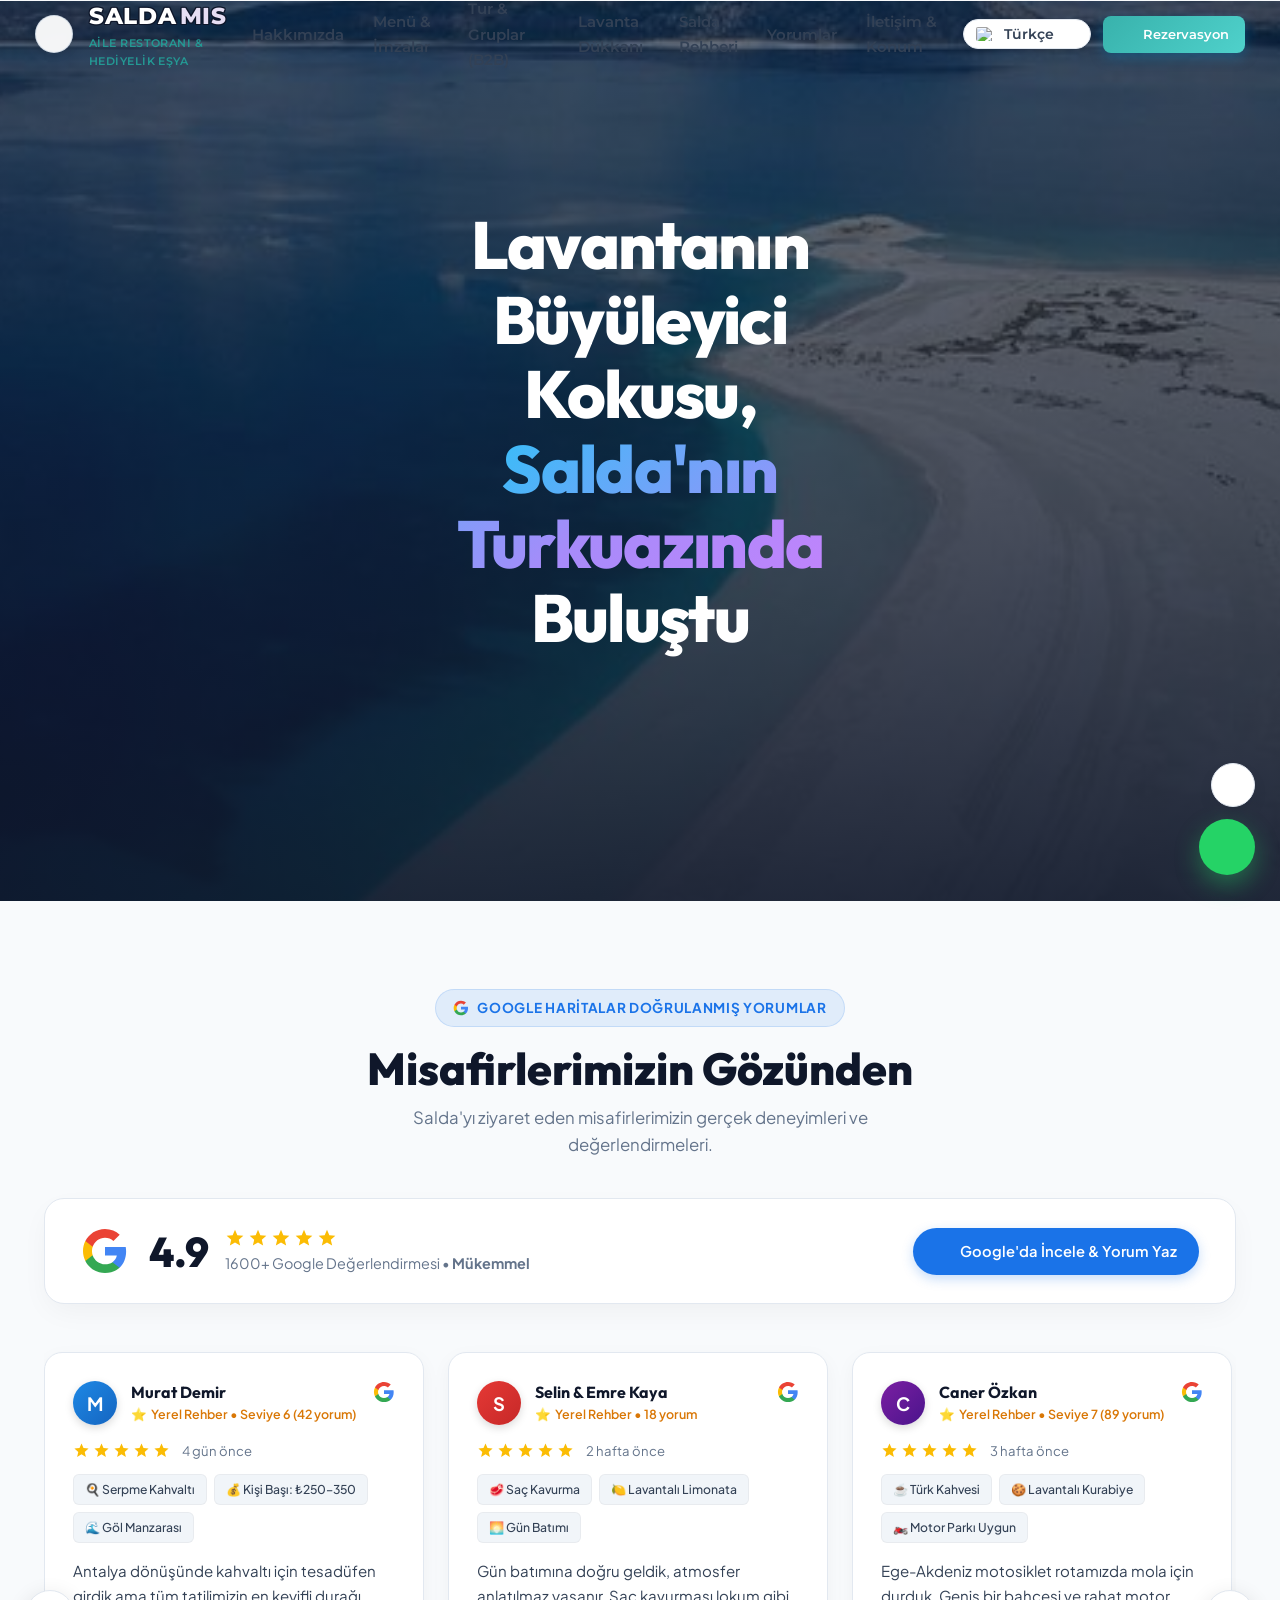
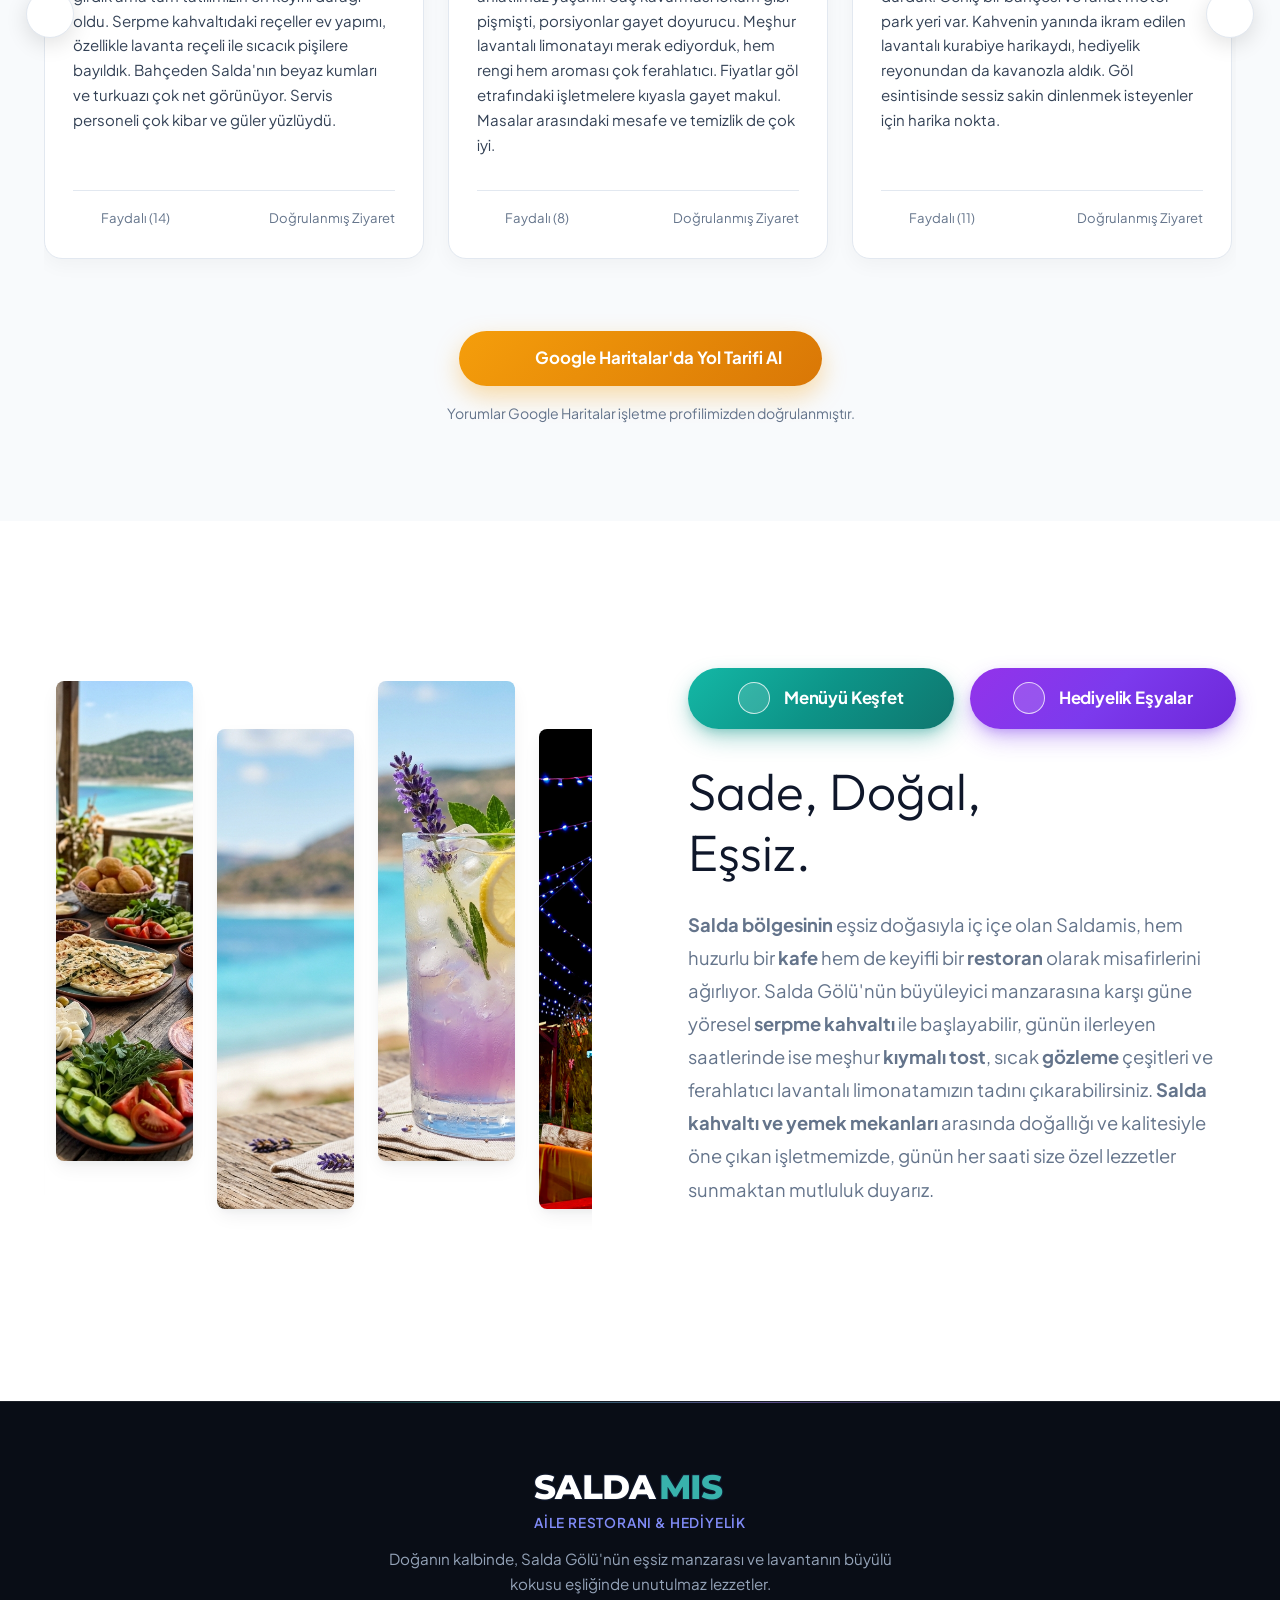
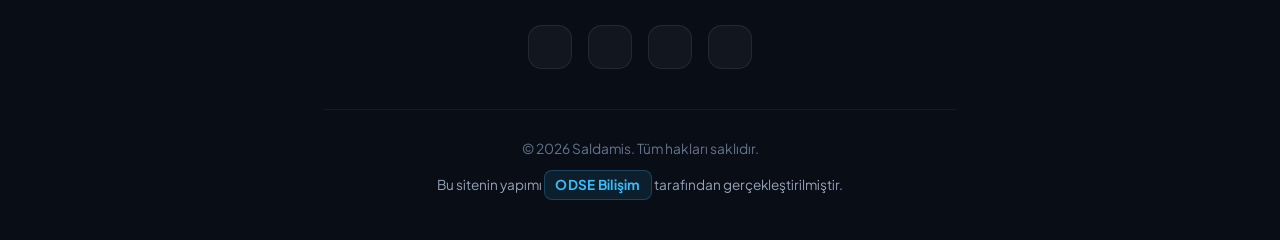
==== commit 97034682: "v2 genel olarak görüntü iyileştirilmeleri eklendi -admin paneli iyileştirildi -garson paneli iyileşt" ====
--- a/index.html
+++ b/index.html
@@ -10,7 +10,7 @@
     content="Salda Gölü sahilinde, doğayla iç içe eşsiz lavanta deneyimi. Yöresel serpme kahvaltı, leziz akşam yemeği ve taze lavantalı limonata için Saldamis Restoran & Kafe'ye davetlisiniz.">
   <meta name="keywords"
     content="Salda, Salda kafe, salda restorant, salda kahvaltı mekanları, salda gölü restoran, yeşilova kafe, salda bölgesinde kafe restorant kahvaltı, saldamis, salda gölü yemek">
-  
+
   <!-- ==========================================================================
        SEO YEREL İŞLETME KİMLİĞİ (Google Haritalar & Arama için JSON-LD Schema)
        ========================================================================== -->
@@ -51,13 +51,15 @@
   <!-- Google Fonts: Outfit (Başlıklar), Plus Jakarta Sans (Gövde) & Montserrat (Header) -->
   <link rel="preconnect" href="https://fonts.googleapis.com">
   <link rel="preconnect" href="https://fonts.gstatic.com" crossorigin>
-  <link href="https://fonts.googleapis.com/css2?family=Montserrat:wght@400;500;600;700;800&family=Outfit:wght@400;500;600;700;800;900&family=Plus+Jakarta+Sans:wght@400;500;600;700;800&display=swap" rel="stylesheet">
+  <link
+    href="https://fonts.googleapis.com/css2?family=Montserrat:wght@400;500;600;700;800&family=Outfit:wght@400;500;600;700;800;900&family=Plus+Jakarta+Sans:wght@400;500;600;700;800&display=swap"
+    rel="stylesheet">
 
   <!-- Lucide İkon Kütüphanesi -->
   <script src="https://unpkg.com/lucide@latest"></script>
 
   <!-- Modern Özel Tasarım Sistemi (CSS) -->
-  <link rel="stylesheet" href="style.css?v=14">
+  <link rel="stylesheet" href="style.css?v=23">
 
   <!-- Tema Tercihini Erken Uygula -->
   <script>
@@ -67,9 +69,11 @@
     }
   </script>
   <!-- SEO & Open Graph Meta Tags -->
-  <meta name="description" content="Salda Gölü'nün eşsiz manzarasında, doğal ürünlerle hazırlanan serpme kahvaltı, yöresel lezzetler ve özel hediyelik eşyalar.">
+  <meta name="description"
+    content="Salda Gölü'nün eşsiz manzarasında, doğal ürünlerle hazırlanan serpme kahvaltı, yöresel lezzetler ve özel hediyelik eşyalar.">
   <meta property="og:title" content="Saldamis | Doğal Kahvaltı & Hediyelik">
-  <meta property="og:description" content="Salda Gölü'nün eşsiz manzarasında, doğal ürünlerle hazırlanan serpme kahvaltı, yöresel lezzetler ve özel hediyelik eşyalar.">
+  <meta property="og:description"
+    content="Salda Gölü'nün eşsiz manzarasında, doğal ürünlerle hazırlanan serpme kahvaltı, yöresel lezzetler ve özel hediyelik eşyalar.">
   <meta property="og:image" content="https://raw.githubusercontent.com/username/saldamis/main/images/header-bg.jpg">
   <meta property="og:url" content="https://saldamis.com">
   <meta property="og:type" content="website">
@@ -78,17 +82,30 @@
 
 <body>
   <!-- PRELOADER -->
-  <div id="preloader" style="position: fixed; top: 0; left: 0; width: 100%; height: 100%; background: #ffffff; z-index: 999999; display: flex; flex-direction: column; align-items: center; justify-content: center; transition: opacity 0.6s ease, visibility 0.6s ease;">
-    <div style="width: 60px; height: 60px; border: 5px solid #e2e8f0; border-top: 5px solid #7c3aed; border-radius: 50%; animation: spin 1s linear infinite; margin-bottom: 1rem;"></div>
-    <h2 style="font-family: 'Playfair Display', serif; color: #4c1d95; margin: 0; font-size: 1.5rem; letter-spacing: 1px;">Saldamis</h2>
+  <div id="preloader"
+    style="position: fixed; top: 0; left: 0; width: 100%; height: 100%; background: #ffffff; z-index: 999999; display: flex; flex-direction: column; align-items: center; justify-content: center; transition: opacity 0.6s ease, visibility 0.6s ease;">
+    <div
+      style="width: 60px; height: 60px; border: 5px solid #e2e8f0; border-top: 5px solid #7c3aed; border-radius: 50%; animation: spin 1s linear infinite; margin-bottom: 1rem;">
+    </div>
+    <h2
+      style="font-family: 'Playfair Display', serif; color: #4c1d95; margin: 0; font-size: 1.5rem; letter-spacing: 1px;">
+      Saldamis</h2>
     <style>
-      @keyframes spin { 0% { transform: rotate(0deg); } 100% { transform: rotate(360deg); } }
+      @keyframes spin {
+        0% {
+          transform: rotate(0deg);
+        }
+
+        100% {
+          transform: rotate(360deg);
+        }
+      }
     </style>
   </div>
   <script>
     window.addEventListener('load', () => {
       const preloader = document.getElementById('preloader');
-      if(preloader) {
+      if (preloader) {
         preloader.style.opacity = '0';
         setTimeout(() => preloader.style.visibility = 'hidden', 600);
       }
@@ -111,12 +128,12 @@
         </div>
 
         <!-- Marka Başlığı -->
-        <a href="index.html" class="brand-wrapper" title="Saldamis Cafe & Restoran">
-          <div class="brand-text-block">
-            <span class="brand-title">
-              SALDA<span class="accent-lavender">MIS</span>
+        <a href="index.html" class="brand-wrapper notranslate" translate="no" title="Saldamis Cafe & Restoran">
+          <div class="brand-text-block notranslate" translate="no">
+            <span class="brand-title notranslate" translate="no">
+              SALDA<span class="accent-lavender notranslate" translate="no">MIS</span>
             </span>
-            <span class="brand-subtitle">Aile Restoranı & Hediyelik Eşya</span>
+            <span class="brand-subtitle notranslate" translate="no">Aile Restoranı & Hediyelik Eşya</span>
           </div>
         </a>
       </div>
@@ -130,55 +147,91 @@
           <li><a href="hediyelik.html" class="nav-link">Lavanta Dükkanı</a></li>
           <li><a href="index.html#rehber" class="nav-link">Salda Rehberi</a></li>
           <li><a href="index.html#yorumlar" class="nav-link">Yorumlar</a></li>
-          <li><a href="https://maps.google.com/?q=Saldamis+Kafe+Restoran+Salda" target="_blank" class="nav-link">İletişim & Konum</a></li>
+          <li><a href="https://maps.google.com/?q=Saldamis+Kafe+Restoran+Salda" target="_blank"
+              class="nav-link">İletişim & Konum</a></li>
         </ul>
       </nav>
 
       <!-- Sağ Aksiyonlar: Sepet & Rezervasyon & Mobil Menü -->
       <div class="header-actions">
-        
+
 
         <!-- Dil Seçeneği (Translate) -->
-        <div class="lang-dropdown" style="position: relative; display: inline-block;">
-          <button class="lang-btn" id="langBtn" style="display: flex; align-items: center; gap: 0.5rem; background: var(--c-white); border: 1px solid var(--c-sand-200); padding: 0.4rem 0.75rem; border-radius: 9999px; cursor: pointer; font-family: var(--font-body); font-weight: 600; color: var(--c-dark-700); transition: all 0.3s ease; box-shadow: 0 2px 5px rgba(0,0,0,0.1);">
+        <div class="lang-dropdown notranslate" translate="no" style="position: relative; display: inline-block;">
+          <button class="lang-btn" id="langBtn"
+            style="display: flex; align-items: center; gap: 0.5rem; background: var(--c-white); border: 1px solid var(--c-sand-200); padding: 0.4rem 0.75rem; border-radius: 9999px; cursor: pointer; font-family: var(--font-body); font-weight: 600; color: var(--c-dark-700); transition: all 0.3s ease; box-shadow: 0 2px 5px rgba(0,0,0,0.1);">
             <img src="https://flagcdn.com/w20/tr.png" alt="TR" style="width: 20px; border-radius: 2px;">
             <span style="display: none;" class="lang-text-desktop">Türkçe</span>
             <i data-lucide="chevron-down" style="width: 16px; height: 16px;"></i>
           </button>
-          
-          <div class="lang-menu" id="langMenu" style="display: none; position: absolute; top: 120%; right: 0; background: var(--c-white); border-radius: 12px; box-shadow: 0 10px 25px rgba(0,0,0,0.1); width: 140px; overflow: hidden; z-index: 1000; border: 1px solid var(--c-sand-100);">
-            <button class="lang-item" data-lang="tr" data-lang-name="Türkçe" data-flag="tr" style="display: flex; align-items: center; gap: 0.75rem; width: 100%; padding: 0.75rem 1rem; border: none; background: transparent; cursor: pointer; text-align: left; font-family: var(--font-body); font-weight: 500; color: var(--c-dark-700);">
+
+          <div class="lang-menu" id="langMenu"
+            style="display: none; position: absolute; top: 120%; right: 0; background: var(--c-white); border-radius: 12px; box-shadow: 0 10px 25px rgba(0,0,0,0.1); width: 140px; overflow: hidden; z-index: 1000; border: 1px solid var(--c-sand-100);">
+            <button class="lang-item" data-lang="tr" data-lang-name="Türkçe" data-flag="tr"
+              style="display: flex; align-items: center; gap: 0.75rem; width: 100%; padding: 0.75rem 1rem; border: none; background: transparent; cursor: pointer; text-align: left; font-family: var(--font-body); font-weight: 500; color: var(--c-dark-700);">
               <img src="https://flagcdn.com/w20/tr.png" alt="TR" style="width: 20px; border-radius: 2px;"> Türkçe
             </button>
-            <button class="lang-item" data-lang="en" data-lang-name="English" data-flag="gb" style="display: flex; align-items: center; gap: 0.75rem; width: 100%; padding: 0.75rem 1rem; border: none; background: transparent; cursor: pointer; text-align: left; font-family: var(--font-body); font-weight: 500; color: var(--c-dark-700);">
+            <button class="lang-item" data-lang="en" data-lang-name="English" data-flag="gb"
+              style="display: flex; align-items: center; gap: 0.75rem; width: 100%; padding: 0.75rem 1rem; border: none; background: transparent; cursor: pointer; text-align: left; font-family: var(--font-body); font-weight: 500; color: var(--c-dark-700);">
               <img src="https://flagcdn.com/w20/gb.png" alt="EN" style="width: 20px; border-radius: 2px;"> English
             </button>
-            <button class="lang-item" data-lang="ru" data-lang-name="Русский" data-flag="ru" style="display: flex; align-items: center; gap: 0.75rem; width: 100%; padding: 0.75rem 1rem; border: none; background: transparent; cursor: pointer; text-align: left; font-family: var(--font-body); font-weight: 500; color: var(--c-dark-700);">
+            <button class="lang-item" data-lang="ru" data-lang-name="Русский" data-flag="ru"
+              style="display: flex; align-items: center; gap: 0.75rem; width: 100%; padding: 0.75rem 1rem; border: none; background: transparent; cursor: pointer; text-align: left; font-family: var(--font-body); font-weight: 500; color: var(--c-dark-700);">
               <img src="https://flagcdn.com/w20/ru.png" alt="RU" style="width: 20px; border-radius: 2px;"> Русский
             </button>
-            <button class="lang-item" data-lang="de" data-lang-name="Deutsch" data-flag="de" style="display: flex; align-items: center; gap: 0.75rem; width: 100%; padding: 0.75rem 1rem; border: none; background: transparent; cursor: pointer; text-align: left; font-family: var(--font-body); font-weight: 500; color: var(--c-dark-700);">
+            <button class="lang-item" data-lang="de" data-lang-name="Deutsch" data-flag="de"
+              style="display: flex; align-items: center; gap: 0.75rem; width: 100%; padding: 0.75rem 1rem; border: none; background: transparent; cursor: pointer; text-align: left; font-family: var(--font-body); font-weight: 500; color: var(--c-dark-700);">
               <img src="https://flagcdn.com/w20/de.png" alt="DE" style="width: 20px; border-radius: 2px;"> Deutsch
             </button>
-            <button class="lang-item" data-lang="it" data-lang-name="Italiano" data-flag="it" style="display: flex; align-items: center; gap: 0.75rem; width: 100%; padding: 0.75rem 1rem; border: none; background: transparent; cursor: pointer; text-align: left; font-family: var(--font-body); font-weight: 500; color: var(--c-dark-700);">
+            <button class="lang-item" data-lang="it" data-lang-name="Italiano" data-flag="it"
+              style="display: flex; align-items: center; gap: 0.75rem; width: 100%; padding: 0.75rem 1rem; border: none; background: transparent; cursor: pointer; text-align: left; font-family: var(--font-body); font-weight: 500; color: var(--c-dark-700);">
               <img src="https://flagcdn.com/w20/it.png" alt="IT" style="width: 20px; border-radius: 2px;"> Italiano
             </button>
-            <button class="lang-item" data-lang="es" data-lang-name="Español" data-flag="es" style="display: flex; align-items: center; gap: 0.75rem; width: 100%; padding: 0.75rem 1rem; border: none; background: transparent; cursor: pointer; text-align: left; font-family: var(--font-body); font-weight: 500; color: var(--c-dark-700);">
+            <button class="lang-item" data-lang="es" data-lang-name="Español" data-flag="es"
+              style="display: flex; align-items: center; gap: 0.75rem; width: 100%; padding: 0.75rem 1rem; border: none; background: transparent; cursor: pointer; text-align: left; font-family: var(--font-body); font-weight: 500; color: var(--c-dark-700);">
               <img src="https://flagcdn.com/w20/es.png" alt="ES" style="width: 20px; border-radius: 2px;"> Español
             </button>
           </div>
         </div>
-        
+
         <style>
-          .lang-item:hover { background-color: var(--c-sand-50) !important; color: var(--c-salda-600) !important; }
-          .lang-btn:hover { background-color: var(--c-sand-50); border-color: var(--c-salda-200); }
-          @media(min-width: 768px) { .lang-text-desktop { display: inline-block !important; } }
-          
+          .lang-item:hover {
+            background-color: var(--c-sand-50) !important;
+            color: var(--c-salda-600) !important;
+          }
+
+          .lang-btn:hover {
+            background-color: var(--c-sand-50);
+            border-color: var(--c-salda-200);
+          }
+
+          @media(min-width: 768px) {
+            .lang-text-desktop {
+              display: inline-block !important;
+            }
+          }
+
           /* Google Translate Orijinal Arayüzünü Gizleme */
-          .skiptranslate iframe { display: none !important; }
-          body { top: 0px !important; }
-          .goog-te-banner-frame { display: none !important; }
-          #goog-gt-tt { display: none !important; }
-          .goog-text-highlight { background-color: transparent !important; box-shadow: none !important; }
+          .skiptranslate iframe {
+            display: none !important;
+          }
+
+          body {
+            top: 0px !important;
+          }
+
+          .goog-te-banner-frame {
+            display: none !important;
+          }
+
+          #goog-gt-tt {
+            display: none !important;
+          }
+
+          .goog-text-highlight {
+            background-color: transparent !important;
+            box-shadow: none !important;
+          }
         </style>
 
         <!-- Dükkan Sepet Butonu (Aşama 2'de Aktif Olacak) -->
@@ -216,10 +269,10 @@
         Büyüleyici<br>
         Kokusu,<br>
         <span class="text-gradient-salda">Salda'nın<br>
-        Turkuazında</span><br>
-        Buluştu.
+          Turkuazında</span><br>
+        Buluştu
       </h1>
-      
+
       <!-- İleride kullanılabilecek gizlenmiş butonlar -->
       <div class="hero-cta-group" style="display: none;">
         <a href="menu.html" class="btn btn-lavender btn-lg">
@@ -238,209 +291,534 @@
   <!-- ==========================================================================
        YORUMLAR (GOOGLE REVIEWS)
        ========================================================================== -->
-  <section id="yorumlar" style="background-color: var(--c-sand-50); padding: 6rem 0;">
+  <section id="yorumlar" class="google-reviews-section">
     <div class="container">
-      <div style="text-align: center; margin-bottom: 3.5rem;">
-        <h2 style="font-size: clamp(2rem, 4vw, 2.8rem); font-weight: 800; color: var(--c-dark-900); margin-bottom: 1rem;">Misafirlerimizin Gözünden</h2>
-        <div style="display: flex; align-items: center; justify-content: center; gap: 0.75rem; font-size: 1.15rem; font-weight: 600;">
-          <span style="color: var(--c-amber); display: flex; gap: 4px;">
-            <i data-lucide="star" style="fill: currentColor; width:22px; height:22px;"></i>
-            <i data-lucide="star" style="fill: currentColor; width:22px; height:22px;"></i>
-            <i data-lucide="star" style="fill: currentColor; width:22px; height:22px;"></i>
-            <i data-lucide="star" style="fill: currentColor; width:22px; height:22px;"></i>
-            <i data-lucide="star" style="fill: currentColor; width:22px; height:22px;"></i>
-          </span>
-          <span style="color: var(--c-dark-700);">4.9 / 5 (Google Haritalar)</span>
-        </div>
-      </div>
-      
-      <style>
-        .review-carousel::-webkit-scrollbar { display: none; }
-      </style>
-      <div class="review-carousel" style="display: flex; overflow-x: auto; scroll-snap-type: x mandatory; gap: 2rem; padding: 1rem 0 2rem 0; scrollbar-width: none; -ms-overflow-style: none;">
-        
-        <!-- Yorum 1 -->
-        <div style="flex: 0 0 calc(50% - 1rem); min-width: 280px; max-width: 500px; scroll-snap-align: center; display: flex; flex-direction: column; background: var(--c-white); padding: 2.5rem 2rem; border-radius: 16px; box-shadow: 0 10px 30px rgba(0,0,0,0.04); position: relative; transition: transform 0.3s ease;">
-          <i data-lucide="quote" style="position: absolute; top: 2rem; right: 2rem; width: 40px; height: 40px; color: var(--c-sand-200); opacity: 0.4;"></i>
-          <div style="display: flex; gap: 2px; color: var(--c-amber); margin-bottom: 1.25rem;">
-            <i data-lucide="star" style="fill: currentColor; width:18px; height:18px;"></i>
-            <i data-lucide="star" style="fill: currentColor; width:18px; height:18px;"></i>
-            <i data-lucide="star" style="fill: currentColor; width:18px; height:18px;"></i>
-            <i data-lucide="star" style="fill: currentColor; width:18px; height:18px;"></i>
-            <i data-lucide="star" style="fill: currentColor; width:18px; height:18px;"></i>
-          </div>
-          <p style="color: var(--c-dark-700); font-size: 1.05rem; line-height: 1.7; margin-bottom: 2rem; font-style: italic;">
-            "Manzara tek kelimeyle şahane! Lavanta bahçesi ve Salda Gölü'nün turkuazı birleşince harika bir atmosfer oluşmuş. Yemekler çok lezzetli, kesinlikle tavsiye ederim."
-          </p>
-          <div style="display: flex; align-items: center; gap: 1rem; margin-top: auto;">
-            <div style="width: 48px; height: 48px; background: var(--c-lavender-200); color: var(--c-lavender-900); border-radius: 50%; display: flex; align-items: center; justify-content: center; font-weight: 800; font-size: 1.3rem;">A</div>
+
+      <!-- Bölüm Başlığı -->
+      <div style="text-align: center; margin-bottom: 2.5rem;">
+        <span class="google-kicker-badge notranslate" translate="no">
+          <svg viewBox="0 0 24 24" width="16" height="16">
+            <path fill="#4285F4"
+              d="M22.56 12.25c0-.78-.07-1.53-.2-2.25H12v4.26h5.92c-.26 1.37-1.04 2.53-2.21 3.31v2.77h3.57c2.08-1.92 3.28-4.74 3.28-8.09z" />
+            <path fill="#34A853"
+              d="M12 23c2.97 0 5.46-.98 7.28-2.66l-3.57-2.77c-.98.66-2.23 1.06-3.71 1.06-2.86 0-5.29-1.93-6.16-4.53H2.18v2.84C3.99 20.53 7.7 23 12 23z" />
+            <path fill="#FBBC05"
+              d="M5.84 14.09c-.22-.66-.35-1.36-.35-2.09s.13-1.43.35-2.09V7.06H2.18C1.43 8.55 1 10.22 1 12s.43 3.45 1.18 4.94l2.85-2.22.81-.63z" />
+            <path fill="#EA4335"
+              d="M12 5.38c1.62 0 3.06.56 4.21 1.64l3.15-3.15C17.45 2.09 14.97 1 12 1 7.7 1 3.99 3.47 2.18 7.06l3.66 2.84c.87-2.6 3.3-4.52 6.16-4.52z" />
+          </svg>
+          Google Haritalar Doğrulanmış Yorumlar
+        </span>
+        <h2 class="google-section-title">Misafirlerimizin Gözünden</h2>
+        <p class="google-section-sub">Salda'yı ziyaret eden misafirlerimizin gerçek deneyimleri ve değerlendirmeleri.
+        </p>
+      </div>
+
+      <!-- Google Puan Özeti Kartı -->
+      <div class="google-summary-card">
+        <div class="google-brand-left">
+          <svg viewBox="0 0 24 24" width="48" height="48" class="google-g-logo notranslate" translate="no">
+            <path fill="#4285F4"
+              d="M22.56 12.25c0-.78-.07-1.53-.2-2.25H12v4.26h5.92c-.26 1.37-1.04 2.53-2.21 3.31v2.77h3.57c2.08-1.92 3.28-4.74 3.28-8.09z" />
+            <path fill="#34A853"
+              d="M12 23c2.97 0 5.46-.98 7.28-2.66l-3.57-2.77c-.98.66-2.23 1.06-3.71 1.06-2.86 0-5.29-1.93-6.16-4.53H2.18v2.84C3.99 20.53 7.7 23 12 23z" />
+            <path fill="#FBBC05"
+              d="M5.84 14.09c-.22-.66-.35-1.36-.35-2.09s.13-1.43.35-2.09V7.06H2.18C1.43 8.55 1 10.22 1 12s.43 3.45 1.18 4.94l2.85-2.22.81-.63z" />
+            <path fill="#EA4335"
+              d="M12 5.38c1.62 0 3.06.56 4.21 1.64l3.15-3.15C17.45 2.09 14.97 1 12 1 7.7 1 3.99 3.47 2.18 7.06l3.66 2.84c.87-2.6 3.3-4.52 6.16-4.52z" />
+          </svg>
+          <div style="display: flex; align-items: center; gap: 1rem;">
+            <div class="google-score-big notranslate" translate="no">4.9</div>
             <div>
-              <div style="font-weight: 700; color: var(--c-dark-900); font-size: 1.1rem;">Ayşe Yılmaz</div>
-              <div style="font-size: 0.9rem; color: var(--c-muted); display: flex; align-items: center; gap: 0.25rem;">Yerel Rehber</div>
+              <div class="google-stars notranslate" translate="no">
+                <svg width="20" height="20" viewBox="0 0 24 24" fill="#FBBC04">
+                  <path d="M12 17.27L18.18 21l-1.64-7.03L22 9.24l-7.19-.61L12 2 9.19 8.63 2 9.24l5.46 4.73L5.82 21z" />
+                </svg>
+                <svg width="20" height="20" viewBox="0 0 24 24" fill="#FBBC04">
+                  <path d="M12 17.27L18.18 21l-1.64-7.03L22 9.24l-7.19-.61L12 2 9.19 8.63 2 9.24l5.46 4.73L5.82 21z" />
+                </svg>
+                <svg width="20" height="20" viewBox="0 0 24 24" fill="#FBBC04">
+                  <path d="M12 17.27L18.18 21l-1.64-7.03L22 9.24l-7.19-.61L12 2 9.19 8.63 2 9.24l5.46 4.73L5.82 21z" />
+                </svg>
+                <svg width="20" height="20" viewBox="0 0 24 24" fill="#FBBC04">
+                  <path d="M12 17.27L18.18 21l-1.64-7.03L22 9.24l-7.19-.61L12 2 9.19 8.63 2 9.24l5.46 4.73L5.82 21z" />
+                </svg>
+                <svg width="20" height="20" viewBox="0 0 24 24" fill="#FBBC04">
+                  <path d="M12 17.27L18.18 21l-1.64-7.03L22 9.24l-7.19-.61L12 2 9.19 8.63 2 9.24l5.46 4.73L5.82 21z" />
+                </svg>
+              </div>
+              <div class="google-rating-meta">1600+ Google Değerlendirmesi • <strong>Mükemmel</strong></div>
             </div>
           </div>
         </div>
-        
-        <!-- Yorum 2 -->
-        <div style="flex: 0 0 calc(50% - 1rem); min-width: 280px; max-width: 500px; scroll-snap-align: center; display: flex; flex-direction: column; background: var(--c-white); padding: 2.5rem 2rem; border-radius: 16px; box-shadow: 0 10px 30px rgba(0,0,0,0.04); position: relative; transition: transform 0.3s ease;">
-          <i data-lucide="quote" style="position: absolute; top: 2rem; right: 2rem; width: 40px; height: 40px; color: var(--c-sand-200); opacity: 0.4;"></i>
-          <div style="display: flex; gap: 2px; color: var(--c-amber); margin-bottom: 1.25rem;">
-            <i data-lucide="star" style="fill: currentColor; width:18px; height:18px;"></i>
-            <i data-lucide="star" style="fill: currentColor; width:18px; height:18px;"></i>
-            <i data-lucide="star" style="fill: currentColor; width:18px; height:18px;"></i>
-            <i data-lucide="star" style="fill: currentColor; width:18px; height:18px;"></i>
-            <i data-lucide="star" style="fill: currentColor; width:18px; height:18px;"></i>
+
+        <div class="google-action-buttons">
+          <a href="https://maps.google.com/?q=Saldamis+Kafe+Restoran+Salda" target="_blank" rel="noopener noreferrer"
+            class="google-btn-primary">
+            <i data-lucide="external-link" style="width:16px; height:16px;"></i>
+            <span>Google'da İncele & Yorum Yaz</span>
+          </a>
+        </div>
+      </div>
+
+      <!-- Yorum Kartları Kaydırılabilir Alanı -->
+      <div class="review-slider-container">
+        <!-- Kaydırma Okları (Yorumlar Kısmında) -->
+        <button type="button" class="review-nav-arrow review-nav-prev notranslate" translate="no" onclick="scrollReviews(-1)"
+          aria-label="Önceki Yorumlar" title="Önceki Yorumlar">
+          <i data-lucide="chevron-left" style="width:24px; height:24px;"></i>
+        </button>
+        <button type="button" class="review-nav-arrow review-nav-next notranslate" translate="no" onclick="scrollReviews(1)"
+          aria-label="Sonraki Yorumlar" title="Sonraki Yorumlar">
+          <i data-lucide="chevron-right" style="width:24px; height:24px;"></i>
+        </button>
+
+        <div class="review-slider-track" id="googleReviewsTrack">
+
+          <!-- Yorum 1 (Kahvaltı & Aile) -->
+          <div class="review-card-google">
+            <div class="review-card-header">
+              <div class="reviewer-profile">
+                <div class="reviewer-avatar notranslate" translate="no"
+                  style="background: linear-gradient(135deg, #1e88e5 0%, #1565c0 100%);">M</div>
+                <div class="reviewer-info">
+                  <h4 class="notranslate" translate="no">Murat Demir</h4>
+                  <div class="reviewer-badge">
+                    <span>⭐</span>
+                    <span>Yerel Rehber • Seviye 6 (42 yorum)</span>
+                  </div>
+                </div>
+              </div>
+              <svg viewBox="0 0 24 24" width="22" height="22" class="google-icon-corner notranslate" translate="no">
+                <path fill="#4285F4"
+                  d="M22.56 12.25c0-.78-.07-1.53-.2-2.25H12v4.26h5.92c-.26 1.37-1.04 2.53-2.21 3.31v2.77h3.57c2.08-1.92 3.28-4.74 3.28-8.09z" />
+                <path fill="#34A853"
+                  d="M12 23c2.97 0 5.46-.98 7.28-2.66l-3.57-2.77c-.98.66-2.23 1.06-3.71 1.06-2.86 0-5.29-1.93-6.16-4.53H2.18v2.84C3.99 20.53 7.7 23 12 23z" />
+                <path fill="#FBBC05"
+                  d="M5.84 14.09c-.22-.66-.35-1.36-.35-2.09s.13-1.43.35-2.09V7.06H2.18C1.43 8.55 1 10.22 1 12s.43 3.45 1.18 4.94l2.85-2.22.81-.63z" />
+                <path fill="#EA4335"
+                  d="M12 5.38c1.62 0 3.06.56 4.21 1.64l3.15-3.15C17.45 2.09 14.97 1 12 1 7.7 1 3.99 3.47 2.18 7.06l3.66 2.84c.87-2.6 3.3-4.52 6.16-4.52z" />
+              </svg>
+            </div>
+
+            <div class="review-stars-date">
+              <div class="google-stars notranslate" translate="no">
+                <svg width="17" height="17" viewBox="0 0 24 24" fill="#FBBC04">
+                  <path d="M12 17.27L18.18 21l-1.64-7.03L22 9.24l-7.19-.61L12 2 9.19 8.63 2 9.24l5.46 4.73L5.82 21z" />
+                </svg>
+                <svg width="17" height="17" viewBox="0 0 24 24" fill="#FBBC04">
+                  <path d="M12 17.27L18.18 21l-1.64-7.03L22 9.24l-7.19-.61L12 2 9.19 8.63 2 9.24l5.46 4.73L5.82 21z" />
+                </svg>
+                <svg width="17" height="17" viewBox="0 0 24 24" fill="#FBBC04">
+                  <path d="M12 17.27L18.18 21l-1.64-7.03L22 9.24l-7.19-.61L12 2 9.19 8.63 2 9.24l5.46 4.73L5.82 21z" />
+                </svg>
+                <svg width="17" height="17" viewBox="0 0 24 24" fill="#FBBC04">
+                  <path d="M12 17.27L18.18 21l-1.64-7.03L22 9.24l-7.19-.61L12 2 9.19 8.63 2 9.24l5.46 4.73L5.82 21z" />
+                </svg>
+                <svg width="17" height="17" viewBox="0 0 24 24" fill="#FBBC04">
+                  <path d="M12 17.27L18.18 21l-1.64-7.03L22 9.24l-7.19-.61L12 2 9.19 8.63 2 9.24l5.46 4.73L5.82 21z" />
+                </svg>
+              </div>
+              <span class="review-date-badge">4 gün önce</span>
+            </div>
+
+            <div class="review-chips">
+              <span class="review-chip">🍳 Serpme Kahvaltı</span>
+              <span class="review-chip">💰 Kişi Başı: ₺250–350</span>
+              <span class="review-chip">🌊 Göl Manzarası</span>
+            </div>
+
+            <p class="review-text-content">
+              Antalya dönüşünde kahvaltı için tesadüfen girdik ama tüm tatilimizin en keyifli durağı oldu. Serpme
+              kahvaltıdaki reçeller ev yapımı, özellikle lavanta reçeli ile sıcacık pişilere bayıldık. Bahçeden
+              Salda'nın beyaz kumları ve turkuazı çok net görünüyor. Servis personeli çok kibar ve güler yüzlüydü.
+            </p>
+
+            <div class="review-card-footer">
+              <button type="button" class="review-like-btn">
+                <i data-lucide="thumbs-up" style="width:14px; height:14px;"></i>
+                <span>Faydalı (14)</span>
+              </button>
+              <span>Doğrulanmış Ziyaret</span>
+            </div>
           </div>
-          <p style="color: var(--c-dark-700); font-size: 1.05rem; line-height: 1.7; margin-bottom: 2rem; font-style: italic;">
-            "Kahvaltısı inanılmaz zengin ve doyurucu. Kendi üretimleri olan reçeller ve peynirler çok kaliteli. Çalışanlar çok güler yüzlü ve ilgiliydi."
-          </p>
-          <div style="display: flex; align-items: center; gap: 1rem; margin-top: auto;">
-            <div style="width: 48px; height: 48px; background: var(--c-salda-200); color: var(--c-salda-900); border-radius: 50%; display: flex; align-items: center; justify-content: center; font-weight: 800; font-size: 1.3rem;">B</div>
-            <div>
-              <div style="font-weight: 700; color: var(--c-dark-900); font-size: 1.1rem;">Burak K.</div>
-              <div style="font-size: 0.9rem; color: var(--c-muted); display: flex; align-items: center; gap: 0.25rem;">Google Yorumu</div>
+
+          <!-- Yorum 2 (Akşam Yemeği) -->
+          <div class="review-card-google">
+            <div class="review-card-header">
+              <div class="reviewer-profile">
+                <div class="reviewer-avatar notranslate" translate="no"
+                  style="background: linear-gradient(135deg, #e53935 0%, #c62828 100%);">S</div>
+                <div class="reviewer-info">
+                  <h4 class="notranslate" translate="no">Selin & Emre Kaya</h4>
+                  <div class="reviewer-badge">
+                    <span>⭐</span>
+                    <span>Yerel Rehber • 18 yorum</span>
+                  </div>
+                </div>
+              </div>
+              <svg viewBox="0 0 24 24" width="22" height="22" class="google-icon-corner notranslate" translate="no">
+                <path fill="#4285F4"
+                  d="M22.56 12.25c0-.78-.07-1.53-.2-2.25H12v4.26h5.92c-.26 1.37-1.04 2.53-2.21 3.31v2.77h3.57c2.08-1.92 3.28-4.74 3.28-8.09z" />
+                <path fill="#34A853"
+                  d="M12 23c2.97 0 5.46-.98 7.28-2.66l-3.57-2.77c-.98.66-2.23 1.06-3.71 1.06-2.86 0-5.29-1.93-6.16-4.53H2.18v2.84C3.99 20.53 7.7 23 12 23z" />
+                <path fill="#FBBC05"
+                  d="M5.84 14.09c-.22-.66-.35-1.36-.35-2.09s.13-1.43.35-2.09V7.06H2.18C1.43 8.55 1 10.22 1 12s.43 3.45 1.18 4.94l2.85-2.22.81-.63z" />
+                <path fill="#EA4335"
+                  d="M12 5.38c1.62 0 3.06.56 4.21 1.64l3.15-3.15C17.45 2.09 14.97 1 12 1 7.7 1 3.99 3.47 2.18 7.06l3.66 2.84c.87-2.6 3.3-4.52 6.16-4.52z" />
+              </svg>
+            </div>
+
+            <div class="review-stars-date">
+              <div class="google-stars notranslate" translate="no">
+                <svg width="17" height="17" viewBox="0 0 24 24" fill="#FBBC04">
+                  <path d="M12 17.27L18.18 21l-1.64-7.03L22 9.24l-7.19-.61L12 2 9.19 8.63 2 9.24l5.46 4.73L5.82 21z" />
+                </svg>
+                <svg width="17" height="17" viewBox="0 0 24 24" fill="#FBBC04">
+                  <path d="M12 17.27L18.18 21l-1.64-7.03L22 9.24l-7.19-.61L12 2 9.19 8.63 2 9.24l5.46 4.73L5.82 21z" />
+                </svg>
+                <svg width="17" height="17" viewBox="0 0 24 24" fill="#FBBC04">
+                  <path d="M12 17.27L18.18 21l-1.64-7.03L22 9.24l-7.19-.61L12 2 9.19 8.63 2 9.24l5.46 4.73L5.82 21z" />
+                </svg>
+                <svg width="17" height="17" viewBox="0 0 24 24" fill="#FBBC04">
+                  <path d="M12 17.27L18.18 21l-1.64-7.03L22 9.24l-7.19-.61L12 2 9.19 8.63 2 9.24l5.46 4.73L5.82 21z" />
+                </svg>
+                <svg width="17" height="17" viewBox="0 0 24 24" fill="#FBBC04">
+                  <path d="M12 17.27L18.18 21l-1.64-7.03L22 9.24l-7.19-.61L12 2 9.19 8.63 2 9.24l5.46 4.73L5.82 21z" />
+                </svg>
+              </div>
+              <span class="review-date-badge">2 hafta önce</span>
+            </div>
+
+            <div class="review-chips">
+              <span class="review-chip">🥩 Saç Kavurma</span>
+              <span class="review-chip">🍋 Lavantalı Limonata</span>
+              <span class="review-chip">🌅 Gün Batımı</span>
+            </div>
+
+            <p class="review-text-content">
+              Gün batımına doğru geldik, atmosfer anlatılmaz yaşanır. Saç kavurması lokum gibi pişmişti, porsiyonlar
+              gayet doyurucu. Meşhur lavantalı limonatayı merak ediyorduk, hem rengi hem aroması çok ferahlatıcı.
+              Fiyatlar göl etrafındaki işletmelere kıyasla gayet makul. Masalar arasındaki mesafe ve temizlik de çok
+              iyi.
+            </p>
+
+            <div class="review-card-footer">
+              <button type="button" class="review-like-btn">
+                <i data-lucide="thumbs-up" style="width:14px; height:14px;"></i>
+                <span>Faydalı (8)</span>
+              </button>
+              <span>Doğrulanmış Ziyaret</span>
             </div>
           </div>
+
+          <!-- Yorum 3 (Mola & Tatlı) -->
+          <div class="review-card-google">
+            <div class="review-card-header">
+              <div class="reviewer-profile">
+                <div class="reviewer-avatar notranslate" translate="no"
+                  style="background: linear-gradient(135deg, #7b1fa2 0%, #4a148c 100%);">C</div>
+                <div class="reviewer-info">
+                  <h4 class="notranslate" translate="no">Caner Özkan</h4>
+                  <div class="reviewer-badge">
+                    <span>⭐</span>
+                    <span>Yerel Rehber • Seviye 7 (89 yorum)</span>
+                  </div>
+                </div>
+              </div>
+              <svg viewBox="0 0 24 24" width="22" height="22" class="google-icon-corner notranslate" translate="no">
+                <path fill="#4285F4"
+                  d="M22.56 12.25c0-.78-.07-1.53-.2-2.25H12v4.26h5.92c-.26 1.37-1.04 2.53-2.21 3.31v2.77h3.57c2.08-1.92 3.28-4.74 3.28-8.09z" />
+                <path fill="#34A853"
+                  d="M12 23c2.97 0 5.46-.98 7.28-2.66l-3.57-2.77c-.98.66-2.23 1.06-3.71 1.06-2.86 0-5.29-1.93-6.16-4.53H2.18v2.84C3.99 20.53 7.7 23 12 23z" />
+                <path fill="#FBBC05"
+                  d="M5.84 14.09c-.22-.66-.35-1.36-.35-2.09s.13-1.43.35-2.09V7.06H2.18C1.43 8.55 1 10.22 1 12s.43 3.45 1.18 4.94l2.85-2.22.81-.63z" />
+                <path fill="#EA4335"
+                  d="M12 5.38c1.62 0 3.06.56 4.21 1.64l3.15-3.15C17.45 2.09 14.97 1 12 1 7.7 1 3.99 3.47 2.18 7.06l3.66 2.84c.87-2.6 3.3-4.52 6.16-4.52z" />
+              </svg>
+            </div>
+
+            <div class="review-stars-date">
+              <div class="google-stars notranslate" translate="no">
+                <svg width="17" height="17" viewBox="0 0 24 24" fill="#FBBC04">
+                  <path d="M12 17.27L18.18 21l-1.64-7.03L22 9.24l-7.19-.61L12 2 9.19 8.63 2 9.24l5.46 4.73L5.82 21z" />
+                </svg>
+                <svg width="17" height="17" viewBox="0 0 24 24" fill="#FBBC04">
+                  <path d="M12 17.27L18.18 21l-1.64-7.03L22 9.24l-7.19-.61L12 2 9.19 8.63 2 9.24l5.46 4.73L5.82 21z" />
+                </svg>
+                <svg width="17" height="17" viewBox="0 0 24 24" fill="#FBBC04">
+                  <path d="M12 17.27L18.18 21l-1.64-7.03L22 9.24l-7.19-.61L12 2 9.19 8.63 2 9.24l5.46 4.73L5.82 21z" />
+                </svg>
+                <svg width="17" height="17" viewBox="0 0 24 24" fill="#FBBC04">
+                  <path d="M12 17.27L18.18 21l-1.64-7.03L22 9.24l-7.19-.61L12 2 9.19 8.63 2 9.24l5.46 4.73L5.82 21z" />
+                </svg>
+                <svg width="17" height="17" viewBox="0 0 24 24" fill="#FBBC04">
+                  <path d="M12 17.27L18.18 21l-1.64-7.03L22 9.24l-7.19-.61L12 2 9.19 8.63 2 9.24l5.46 4.73L5.82 21z" />
+                </svg>
+              </div>
+              <span class="review-date-badge">3 hafta önce</span>
+            </div>
+
+            <div class="review-chips">
+              <span class="review-chip">☕ Türk Kahvesi</span>
+              <span class="review-chip">🍪 Lavantalı Kurabiye</span>
+              <span class="review-chip">🏍️ Motor Parkı Uygun</span>
+            </div>
+
+            <p class="review-text-content">
+              Ege-Akdeniz motosiklet rotamızda mola için durduk. Geniş bir bahçesi ve rahat motor park yeri var.
+              Kahvenin yanında ikram edilen lavantalı kurabiye harikaydı, hediyelik reyonundan da kavanozla aldık. Göl
+              esintisinde sessiz sakin dinlenmek isteyenler için harika nokta.
+            </p>
+
+            <div class="review-card-footer">
+              <button type="button" class="review-like-btn">
+                <i data-lucide="thumbs-up" style="width:14px; height:14px;"></i>
+                <span>Faydalı (11)</span>
+              </button>
+              <span>Doğrulanmış Ziyaret</span>
+            </div>
+          </div>
+
+          <!-- Yorum 4 (Aile ve Çocuk Dostu) -->
+          <div class="review-card-google">
+            <div class="review-card-header">
+              <div class="reviewer-profile">
+                <div class="reviewer-avatar notranslate" translate="no"
+                  style="background: linear-gradient(135deg, #2e7d32 0%, #1b5e20 100%);">A</div>
+                <div class="reviewer-info">
+                  <h4 class="notranslate" translate="no">Ayşe Nur V.</h4>
+                  <div class="reviewer-badge regular">
+                    <span>6 yorum</span>
+                  </div>
+                </div>
+              </div>
+              <svg viewBox="0 0 24 24" width="22" height="22" class="google-icon-corner notranslate" translate="no">
+                <path fill="#4285F4"
+                  d="M22.56 12.25c0-.78-.07-1.53-.2-2.25H12v4.26h5.92c-.26 1.37-1.04 2.53-2.21 3.31v2.77h3.57c2.08-1.92 3.28-4.74 3.28-8.09z" />
+                <path fill="#34A853"
+                  d="M12 23c2.97 0 5.46-.98 7.28-2.66l-3.57-2.77c-.98.66-2.23 1.06-3.71 1.06-2.86 0-5.29-1.93-6.16-4.53H2.18v2.84C3.99 20.53 7.7 23 12 23z" />
+                <path fill="#FBBC05"
+                  d="M5.84 14.09c-.22-.66-.35-1.36-.35-2.09s.13-1.43.35-2.09V7.06H2.18C1.43 8.55 1 10.22 1 12s.43 3.45 1.18 4.94l2.85-2.22.81-.63z" />
+                <path fill="#EA4335"
+                  d="M12 5.38c1.62 0 3.06.56 4.21 1.64l3.15-3.15C17.45 2.09 14.97 1 12 1 7.7 1 3.99 3.47 2.18 7.06l3.66 2.84c.87-2.6 3.3-4.52 6.16-4.52z" />
+              </svg>
+            </div>
+
+            <div class="review-stars-date">
+              <div class="google-stars notranslate" translate="no">
+                <svg width="17" height="17" viewBox="0 0 24 24" fill="#FBBC04">
+                  <path d="M12 17.27L18.18 21l-1.64-7.03L22 9.24l-7.19-.61L12 2 9.19 8.63 2 9.24l5.46 4.73L5.82 21z" />
+                </svg>
+                <svg width="17" height="17" viewBox="0 0 24 24" fill="#FBBC04">
+                  <path d="M12 17.27L18.18 21l-1.64-7.03L22 9.24l-7.19-.61L12 2 9.19 8.63 2 9.24l5.46 4.73L5.82 21z" />
+                </svg>
+                <svg width="17" height="17" viewBox="0 0 24 24" fill="#FBBC04">
+                  <path d="M12 17.27L18.18 21l-1.64-7.03L22 9.24l-7.19-.61L12 2 9.19 8.63 2 9.24l5.46 4.73L5.82 21z" />
+                </svg>
+                <svg width="17" height="17" viewBox="0 0 24 24" fill="#FBBC04">
+                  <path d="M12 17.27L18.18 21l-1.64-7.03L22 9.24l-7.19-.61L12 2 9.19 8.63 2 9.24l5.46 4.73L5.82 21z" />
+                </svg>
+                <svg width="17" height="17" viewBox="0 0 24 24" fill="#FBBC04">
+                  <path d="M12 17.27L18.18 21l-1.64-7.03L22 9.24l-7.19-.61L12 2 9.19 8.63 2 9.24l5.46 4.73L5.82 21z" />
+                </svg>
+              </div>
+              <span class="review-date-badge">1 ay önce</span>
+            </div>
+
+            <div class="review-chips">
+              <span class="review-chip">👨‍👩‍👧‍👦 Aile Ziyareti</span>
+              <span class="review-chip">🚼 Bebek Sandalyesi</span>
+              <span class="review-chip">🌿 Ferah Bahçe</span>
+            </div>
+
+            <p class="review-text-content">
+              İki küçük çocuğumuzla birlikte kahvaltı yaptık. Bahçesi çok ferah, çocuklar sıkılmadan güvenle
+              oynayabildi. Personel bebek sandalyesi temini ve ikram konusunda çok duyarlıydı. Lavabolar ve masalar
+              tertemizdi. Manzara zaten Salda Gölü'nün en güzel açısı. Aileler gönül rahatlığıyla tercih edebilir.
+            </p>
+
+            <div class="review-card-footer">
+              <button type="button" class="review-like-btn">
+                <i data-lucide="thumbs-up" style="width:14px; height:14px;"></i>
+                <span>Faydalı (6)</span>
+              </button>
+              <span>Doğrulanmış Ziyaret</span>
+            </div>
+          </div>
+
+          <!-- Yorum 5 (Burdur Şiş & Gözleme) -->
+          <div class="review-card-google">
+            <div class="review-card-header">
+              <div class="reviewer-profile">
+                <div class="reviewer-avatar notranslate" translate="no"
+                  style="background: linear-gradient(135deg, #f57c00 0%, #e65100 100%);">H</div>
+                <div class="reviewer-info">
+                  <h4 class="notranslate" translate="no">Hakan Berk</h4>
+                  <div class="reviewer-badge">
+                    <span>⭐</span>
+                    <span>Yerel Rehber • 31 yorum</span>
+                  </div>
+                </div>
+              </div>
+              <svg viewBox="0 0 24 24" width="22" height="22" class="google-icon-corner notranslate" translate="no">
+                <path fill="#4285F4"
+                  d="M22.56 12.25c0-.78-.07-1.53-.2-2.25H12v4.26h5.92c-.26 1.37-1.04 2.53-2.21 3.31v2.77h3.57c2.08-1.92 3.28-4.74 3.28-8.09z" />
+                <path fill="#34A853"
+                  d="M12 23c2.97 0 5.46-.98 7.28-2.66l-3.57-2.77c-.98.66-2.23 1.06-3.71 1.06-2.86 0-5.29-1.93-6.16-4.53H2.18v2.84C3.99 20.53 7.7 23 12 23z" />
+                <path fill="#FBBC05"
+                  d="M5.84 14.09c-.22-.66-.35-1.36-.35-2.09s.13-1.43.35-2.09V7.06H2.18C1.43 8.55 1 10.22 1 12s.43 3.45 1.18 4.94l2.85-2.22.81-.63z" />
+                <path fill="#EA4335"
+                  d="M12 5.38c1.62 0 3.06.56 4.21 1.64l3.15-3.15C17.45 2.09 14.97 1 12 1 7.7 1 3.99 3.47 2.18 7.06l3.66 2.84c.87-2.6 3.3-4.52 6.16-4.52z" />
+              </svg>
+            </div>
+
+            <div class="review-stars-date">
+              <div class="google-stars notranslate" translate="no">
+                <svg width="17" height="17" viewBox="0 0 24 24" fill="#FBBC04">
+                  <path d="M12 17.27L18.18 21l-1.64-7.03L22 9.24l-7.19-.61L12 2 9.19 8.63 2 9.24l5.46 4.73L5.82 21z" />
+                </svg>
+                <svg width="17" height="17" viewBox="0 0 24 24" fill="#FBBC04">
+                  <path d="M12 17.27L18.18 21l-1.64-7.03L22 9.24l-7.19-.61L12 2 9.19 8.63 2 9.24l5.46 4.73L5.82 21z" />
+                </svg>
+                <svg width="17" height="17" viewBox="0 0 24 24" fill="#FBBC04">
+                  <path d="M12 17.27L18.18 21l-1.64-7.03L22 9.24l-7.19-.61L12 2 9.19 8.63 2 9.24l5.46 4.73L5.82 21z" />
+                </svg>
+                <svg width="17" height="17" viewBox="0 0 24 24" fill="#FBBC04">
+                  <path d="M12 17.27L18.18 21l-1.64-7.03L22 9.24l-7.19-.61L12 2 9.19 8.63 2 9.24l5.46 4.73L5.82 21z" />
+                </svg>
+                <svg width="17" height="17" viewBox="0 0 24 24" fill="#FBBC04">
+                  <path d="M12 17.27L18.18 21l-1.64-7.03L22 9.24l-7.19-.61L12 2 9.19 8.63 2 9.24l5.46 4.73L5.82 21z" />
+                </svg>
+              </div>
+              <span class="review-date-badge">Geçen ay</span>
+            </div>
+
+            <div class="review-chips">
+              <span class="review-chip">🌯 Otlu & Peynirli Gözleme</span>
+              <span class="review-chip">🥛 Köpüklü Yayık Ayranı</span>
+              <span class="review-chip">⭐ Fiyat/Performans 10/10</span>
+            </div>
+
+            <p class="review-text-content">
+              Burdur şiş ve sacda pişen otlu gözlemeleri çıtır çıtırdı. Yayık ayranı bol köpüklü ve tamamen katkısız.
+              Göl kenarındaki rüzgarı kesen camlı oturma locaları çok iyi düşünülmüş. Salda'ya gelen herkese gönül
+              rahatlığıyla tavsiye ederim, fiyat/kalite dengesi mükemmel.
+            </p>
+
+            <div class="review-card-footer">
+              <button type="button" class="review-like-btn">
+                <i data-lucide="thumbs-up" style="width:14px; height:14px;"></i>
+                <span>Faydalı (9)</span>
+              </button>
+              <span>Doğrulanmış Ziyaret</span>
+            </div>
+          </div>
+
         </div>
-
-        <!-- Yorum 3 -->
-        <div style="flex: 0 0 calc(50% - 1rem); min-width: 280px; max-width: 500px; scroll-snap-align: center; display: flex; flex-direction: column; background: var(--c-white); padding: 2.5rem 2rem; border-radius: 16px; box-shadow: 0 10px 30px rgba(0,0,0,0.04); position: relative; transition: transform 0.3s ease;">
-          <i data-lucide="quote" style="position: absolute; top: 2rem; right: 2rem; width: 40px; height: 40px; color: var(--c-sand-200); opacity: 0.4;"></i>
-          <div style="display: flex; gap: 2px; color: var(--c-amber); margin-bottom: 1.25rem;">
-            <i data-lucide="star" style="fill: currentColor; width:18px; height:18px;"></i>
-            <i data-lucide="star" style="fill: currentColor; width:18px; height:18px;"></i>
-            <i data-lucide="star" style="fill: currentColor; width:18px; height:18px;"></i>
-            <i data-lucide="star" style="fill: currentColor; width:18px; height:18px;"></i>
-            <i data-lucide="star" style="fill: currentColor; width:18px; height:18px;"></i>
-          </div>
-          <p style="color: var(--c-dark-700); font-size: 1.05rem; line-height: 1.7; margin-bottom: 2rem; font-style: italic;">
-            "Lavantalı limonatayı mutlaka denemelisiniz, çok ferahlatıcıydı. Hem fiyatlar uygun hem de porsiyonlar oldukça doyurucu. Tekrar geleceğiz."
-          </p>
-          <div style="display: flex; align-items: center; gap: 1rem; margin-top: auto;">
-            <div style="width: 48px; height: 48px; background: #fef08a; color: #854d0e; border-radius: 50%; display: flex; align-items: center; justify-content: center; font-weight: 800; font-size: 1.3rem;">E</div>
-            <div>
-              <div style="font-weight: 700; color: var(--c-dark-900); font-size: 1.1rem;">Elif M.</div>
-              <div style="font-size: 0.9rem; color: var(--c-muted); display: flex; align-items: center; gap: 0.25rem;">Yerel Rehber</div>
-            </div>
-          </div>
+      </div>
+
+      <!-- Alt Aksiyon Çubuğu -->
+      <div
+        style="text-align: center; margin-top: 3rem; display: flex; flex-direction: column; align-items: center; gap: 1rem;">
+        <div style="display: flex; gap: 1rem; flex-wrap: wrap; justify-content: center;">
+          <a href="https://maps.google.com/?q=Saldamis+Kafe+Restoran+Salda" target="_blank" rel="noopener noreferrer"
+            class="btn"
+            style="padding: 0.9rem 2.5rem; font-size: 1.05rem; border-radius: 9999px; display: inline-flex; align-items: center; justify-content: center; box-shadow: 0 10px 25px rgba(245, 158, 11, 0.35); background: linear-gradient(135deg, var(--c-amber) 0%, #d97706 100%); color: white; border: none; font-weight: 700; transition: transform 0.3s ease, box-shadow 0.3s ease;">
+            <i data-lucide="map-pin" style="width:20px; height:20px; margin-right: 0.5rem;"></i>
+            <span>Google Haritalar'da Yol Tarifi Al</span>
+          </a>
         </div>
-
-        <!-- Yorum 4 -->
-        <div style="flex: 0 0 calc(50% - 1rem); min-width: 280px; max-width: 500px; scroll-snap-align: center; display: flex; flex-direction: column; background: var(--c-white); padding: 2.5rem 2rem; border-radius: 16px; box-shadow: 0 10px 30px rgba(0,0,0,0.04); position: relative; transition: transform 0.3s ease;">
-          <i data-lucide="quote" style="position: absolute; top: 2rem; right: 2rem; width: 40px; height: 40px; color: var(--c-sand-200); opacity: 0.4;"></i>
-          <div style="display: flex; gap: 2px; color: var(--c-amber); margin-bottom: 1.25rem;">
-            <i data-lucide="star" style="fill: currentColor; width:18px; height:18px;"></i>
-            <i data-lucide="star" style="fill: currentColor; width:18px; height:18px;"></i>
-            <i data-lucide="star" style="fill: currentColor; width:18px; height:18px;"></i>
-            <i data-lucide="star" style="fill: currentColor; width:18px; height:18px;"></i>
-            <i data-lucide="star" style="fill: currentColor; width:18px; height:18px;"></i>
-          </div>
-          <p style="color: var(--c-dark-700); font-size: 1.05rem; line-height: 1.7; margin-bottom: 2rem; font-style: italic;">
-            "Güler yüzlü hizmet ve harika lezzetler. Özellikle saç kavurması çok başarılıydı, porsiyonlar çok doyurucu. Ailece çok memnun kaldık."
-          </p>
-          <div style="display: flex; align-items: center; gap: 1rem; margin-top: auto;">
-            <div style="width: 48px; height: 48px; background: #e0e7ff; color: #4338ca; border-radius: 50%; display: flex; align-items: center; justify-content: center; font-weight: 800; font-size: 1.3rem;">K</div>
-            <div>
-              <div style="font-weight: 700; color: var(--c-dark-900); font-size: 1.1rem;">Kemal D.</div>
-              <div style="font-size: 0.9rem; color: var(--c-muted); display: flex; align-items: center; gap: 0.25rem;">Google Yorumu</div>
-            </div>
-          </div>
-        </div>
-
-        <!-- Yorum 5 -->
-        <div style="flex: 0 0 calc(50% - 1rem); min-width: 280px; max-width: 500px; scroll-snap-align: center; display: flex; flex-direction: column; background: var(--c-white); padding: 2.5rem 2rem; border-radius: 16px; box-shadow: 0 10px 30px rgba(0,0,0,0.04); position: relative; transition: transform 0.3s ease;">
-          <i data-lucide="quote" style="position: absolute; top: 2rem; right: 2rem; width: 40px; height: 40px; color: var(--c-sand-200); opacity: 0.4;"></i>
-          <div style="display: flex; gap: 2px; color: var(--c-amber); margin-bottom: 1.25rem;">
-            <i data-lucide="star" style="fill: currentColor; width:18px; height:18px;"></i>
-            <i data-lucide="star" style="fill: currentColor; width:18px; height:18px;"></i>
-            <i data-lucide="star" style="fill: currentColor; width:18px; height:18px;"></i>
-            <i data-lucide="star" style="fill: currentColor; width:18px; height:18px;"></i>
-            <i data-lucide="star" style="fill: currentColor; width:18px; height:18px;"></i>
-          </div>
-          <p style="color: var(--c-dark-700); font-size: 1.05rem; line-height: 1.7; margin-bottom: 2rem; font-style: italic;">
-            "Göl kenarında kahvaltı yapmak için mükemmel bir tercih. Tostları çok lezzetli, çocuklar da bayıldı. Herkese gözü kapalı öneririm."
-          </p>
-          <div style="display: flex; align-items: center; gap: 1rem; margin-top: auto;">
-            <div style="width: 48px; height: 48px; background: #ffedd5; color: #c2410c; border-radius: 50%; display: flex; align-items: center; justify-content: center; font-weight: 800; font-size: 1.3rem;">S</div>
-            <div>
-              <div style="font-weight: 700; color: var(--c-dark-900); font-size: 1.1rem;">Sevgi A.</div>
-              <div style="font-size: 0.9rem; color: var(--c-muted); display: flex; align-items: center; gap: 0.25rem;">Yerel Rehber</div>
-            </div>
-          </div>
-        </div>
-      </div>
-      
-      <div style="text-align: center; margin-top: 3.5rem;">
-        <a href="https://maps.google.com/?q=Saldamis+Kafe+Restoran+Salda" target="_blank" class="btn" style="padding: 1rem 3rem; font-size: 1.15rem; border-radius: 9999px; display: inline-flex; align-items: center; justify-content: center; box-shadow: 0 10px 25px rgba(245, 158, 11, 0.4); background: linear-gradient(135deg, var(--c-amber) 0%, #d97706 100%); color: white; border: none; font-weight: 700; transition: transform 0.3s ease, box-shadow 0.3s ease;">
-          <i data-lucide="map-pin" style="width:22px; height:22px; margin-right: 0.5rem;"></i>
-          Konum ve İletişim
-        </a>
+        <p class="google-verified-footer-text">
+          <i data-lucide="shield-check"
+            style="width:16px; height:16px; display:inline-block; vertical-align:middle; color:#10b981; margin-right:4px;"></i>
+          Yorumlar Google Haritalar işletme profilimizden doğrulanmıştır.
+        </p>
       </div>
 
     </div>
   </section>
+
+  <script>
+    function scrollReviews(direction) {
+      const track = document.getElementById('googleReviewsTrack');
+      if (track) {
+        const cardWidth = 390;
+        track.scrollBy({ left: direction * cardWidth, behavior: 'smooth' });
+      }
+    }
+  </script>
 
   <!-- ==========================================================================
        DISCOVER (KEŞFEDİN) BÖLÜMÜ
        ========================================================================== -->
   <section class="premium-discover-section" id="discover">
     <div class="container discover-container">
-      
+
       <!-- Sağ Görsel Kolajı (Artık Üstte/Solda) -->
       <div class="discover-image-col">
         <div class="elegant-carousel">
-           <div class="carousel-track">
-             <!-- Breakfast 2. Kısım (Sağ) -->
-             <div class="carousel-slice">
-               <img src="images/breakfast.jpg" class="img-right" alt="Kahvaltı Sağ">
-             </div>
-             <!-- Lemonade 1. Kısım (Sol) -->
-             <div class="carousel-slice">
-               <img src="images/lemonade.jpg" class="img-left" alt="Limonata Sol">
-             </div>
-             <!-- Lemonade 2. Kısım (Sağ) -->
-             <div class="carousel-slice">
-               <img src="images/lemonade.jpg" class="img-right" alt="Limonata Sağ">
-             </div>
-             <!-- Mekan 1. Kısım (Sol) -->
-             <div class="carousel-slice">
-               <img src="images/mekan-1.jpg" class="img-left" alt="Mekan Sol">
-             </div>
-             <!-- Mekan 2. Kısım (Sağ) -->
-             <div class="carousel-slice">
-               <img src="images/mekan-1.jpg" class="img-right" alt="Mekan Sağ">
-             </div>
-             <!-- Dessert 1. Kısım (Sol) -->
-             <div class="carousel-slice">
-               <img src="images/dessert.jpg" class="img-left" alt="Tatlı Sol">
-             </div>
-             <!-- Dessert 2. Kısım (Sağ) -->
-             <div class="carousel-slice">
-               <img src="images/dessert.jpg" class="img-right" alt="Tatlı Sağ">
-             </div>
-             <!-- Breakfast 1. Kısım (Sol) - Döngü tamamlansın diye -->
-             <div class="carousel-slice">
-               <img src="images/breakfast.jpg" class="img-left" alt="Kahvaltı Sol">
-             </div>
-           </div>
+          <div class="carousel-track">
+            <!-- Breakfast 2. Kısım (Sağ) -->
+            <div class="carousel-slice">
+              <img src="images/breakfast.jpg" class="img-right" alt="Kahvaltı Sağ">
+            </div>
+            <!-- Lemonade 1. Kısım (Sol) -->
+            <div class="carousel-slice">
+              <img src="images/lemonade.jpg" class="img-left" alt="Limonata Sol">
+            </div>
+            <!-- Lemonade 2. Kısım (Sağ) -->
+            <div class="carousel-slice">
+              <img src="images/lemonade.jpg" class="img-right" alt="Limonata Sağ">
+            </div>
+            <!-- Mekan 1. Kısım (Sol) -->
+            <div class="carousel-slice">
+              <img src="images/mekan-1.jpg" class="img-left" alt="Mekan Sol">
+            </div>
+            <!-- Mekan 2. Kısım (Sağ) -->
+            <div class="carousel-slice">
+              <img src="images/mekan-1.jpg" class="img-right" alt="Mekan Sağ">
+            </div>
+            <!-- Dessert 1. Kısım (Sol) -->
+            <div class="carousel-slice">
+              <img src="images/dessert.jpg" class="img-left" alt="Tatlı Sol">
+            </div>
+            <!-- Dessert 2. Kısım (Sağ) -->
+            <div class="carousel-slice">
+              <img src="images/dessert.jpg" class="img-right" alt="Tatlı Sağ">
+            </div>
+            <!-- Breakfast 1. Kısım (Sol) - Döngü tamamlansın diye -->
+            <div class="carousel-slice">
+              <img src="images/breakfast.jpg" class="img-left" alt="Kahvaltı Sol">
+            </div>
+          </div>
         </div>
       </div>
 
       <!-- Sol Metin / Aksiyon (Artık Altta/Sağda) -->
       <div class="discover-text-col">
         <div class="discover-actions" style="display: flex; gap: 1rem; flex-wrap: wrap; margin-bottom: 2rem;">
-          <a href="menu.html" class="btn-elegant-primary" style="flex: 1; min-width: max-content; display: inline-flex; justify-content: center; align-items: center;">
-            Menüyü Keşfet
-            <i data-lucide="arrow-right" style="width:18px; height:18px; margin-left: 0.5rem;"></i>
+          <a href="menu.html" class="pill-action-btn pill-btn-menu">
+            <span class="pill-btn-icon">
+              <i data-lucide="utensils"></i>
+            </span>
+            <span>Menüyü Keşfet</span>
           </a>
-          <a href="hediyelik.html" class="btn-elegant-secondary" style="flex: 1; min-width: max-content; display: inline-flex; justify-content: center; align-items: center;">
-            Hediyelik Eşyalar
-            <i data-lucide="gift" style="width:18px; height:18px; margin-left: 0.5rem;"></i>
+          <a href="hediyelik.html" class="pill-action-btn pill-btn-gift">
+            <span class="pill-btn-icon">
+              <i data-lucide="gift"></i>
+            </span>
+            <span>Hediyelik Eşyalar</span>
           </a>
         </div>
         <h2 class="discover-title">Sade, Doğal,<br>Eşsiz.</h2>
         <p class="discover-desc">
-          <strong>Salda bölgesinin</strong> eşsiz doğasıyla iç içe olan Saldamis, hem huzurlu bir <strong>kafe</strong> hem de keyifli bir <strong>restoran</strong> olarak misafirlerini ağırlıyor. Salda Gölü'nün büyüleyici manzarasına karşı güne yöresel <strong>serpme kahvaltı</strong> ile başlayabilir, günün ilerleyen saatlerinde ise meşhur <strong>kıymalı tost</strong>, sıcak <strong>gözleme</strong> çeşitleri ve ferahlatıcı lavantalı limonatamızın tadını çıkarabilirsiniz. <strong>Salda kahvaltı ve yemek mekanları</strong> arasında doğallığı ve kalitesiyle öne çıkan işletmemizde, günün her saati size özel lezzetler sunmaktan mutluluk duyarız.
+          <strong>Salda bölgesinin</strong> eşsiz doğasıyla iç içe olan Saldamis, hem huzurlu bir <strong>kafe</strong>
+          hem de keyifli bir <strong>restoran</strong> olarak misafirlerini ağırlıyor. Salda Gölü'nün büyüleyici
+          manzarasına karşı güne yöresel <strong>serpme kahvaltı</strong> ile başlayabilir, günün ilerleyen saatlerinde
+          ise meşhur <strong>kıymalı tost</strong>, sıcak <strong>gözleme</strong> çeşitleri ve ferahlatıcı lavantalı
+          limonatamızın tadını çıkarabilirsiniz. <strong>Salda kahvaltı ve yemek mekanları</strong> arasında doğallığı
+          ve kalitesiyle öne çıkan işletmemizde, günün her saati size özel lezzetler sunmaktan mutluluk duyarız.
         </p>
       </div>
 
@@ -448,16 +826,42 @@
   </section>
 
   <!-- ==========================================================================
-       MİNİMAL FOOTER
+       ALT BİLGİ (FOOTER)
        ========================================================================== -->
-  <footer class="minimal-footer" id="iletisim">
-    <div class="container footer-container">
-      <div class="footer-brand">
-         <h3>SALDA<span>MIS</span></h3>
-         <p>Salda Gölü Sahili, Doğanbaba / Yeşilova, Burdur</p>
-      </div>
-      <div class="footer-contact">
-         <p>Rezervasyon: <strong>0555 000 00 00</strong></p>
+  <!-- ==========================================================================
+       ALT BİLGİ (FOOTER) - Minimalist & Sade
+       ========================================================================== -->
+  <footer class="site-footer" id="iletisim">
+    <div class="container footer-simple-container">
+      <div class="footer-simple-brand">
+        <h3 class="brand-title">SALDA<span>MIS</span></h3>
+        <span class="footer-tagline">Aile Restoranı &amp; Hediyelik</span>
+      </div>
+
+      <p class="footer-simple-text">
+        Doğanın kalbinde, Salda Gölü'nün eşsiz manzarası ve lavantanın büyülü kokusu eşliğinde unutulmaz lezzetler.
+      </p>
+
+      <div class="footer-social-links">
+        <a href="https://wa.me/905550000000?text=Merhaba,%20Saldamis%20hakkında%20bilgi%20almak%20istiyorum." target="_blank" class="footer-social-btn" title="WhatsApp" aria-label="WhatsApp">
+          <i data-lucide="message-circle"></i>
+        </a>
+        <a href="https://instagram.com" target="_blank" class="footer-social-btn" title="Instagram" aria-label="Instagram">
+          <i data-lucide="instagram"></i>
+        </a>
+        <a href="https://maps.google.com" target="_blank" class="footer-social-btn" title="Harita &amp; Konum" aria-label="Konum">
+          <i data-lucide="map-pin"></i>
+        </a>
+        <a href="tel:+905550000000" class="footer-social-btn" title="Bizi Arayın" aria-label="Telefon">
+          <i data-lucide="phone"></i>
+        </a>
+      </div>
+
+      <div class="footer-simple-bottom">
+        <div class="footer-copyright">&copy; 2026 Saldamis. Tüm hakları saklıdır.</div>
+        <div class="footer-signature">
+          <span>Bu sitenin yapımı <strong class="odse-badge">ODSE Bilişim</strong> tarafından gerçekleştirilmiştir.</span>
+        </div>
       </div>
     </div>
   </footer>
@@ -474,62 +878,21 @@
       <i data-lucide="message-circle" style="width:28px; height:28px;"></i>
     </a>
   </div>
-  
+
   <!-- Özel Dil Çeviri Altyapısı (Google Translate API) -->
   <div id="google_translate_element" style="display:none;"></div>
   <script type="text/javascript">
     function googleTranslateElementInit() {
-      new google.translate.TranslateElement({pageLanguage: 'tr', autoDisplay: false}, 'google_translate_element');
+      new google.translate.TranslateElement({ pageLanguage: 'tr', autoDisplay: false }, 'google_translate_element');
     }
   </script>
-  <script type="text/javascript" src="https://translate.google.com/translate_a/element.js?cb=googleTranslateElementInit"></script>
-  
-  <script>
-    document.addEventListener('DOMContentLoaded', () => {
-      const langBtn = document.getElementById('langBtn');
-      const langMenu = document.getElementById('langMenu');
-      const langItems = document.querySelectorAll('.lang-item');
-
-      if(langBtn && langMenu) {
-        langBtn.addEventListener('click', (e) => {
-          e.stopPropagation();
-          langMenu.style.display = langMenu.style.display === 'none' ? 'block' : 'none';
-        });
-
-        document.addEventListener('click', () => {
-          langMenu.style.display = 'none';
-        });
-
-        langItems.forEach(item => {
-          item.addEventListener('click', () => {
-            const langCode = item.getAttribute('data-lang');
-            const langName = item.getAttribute('data-lang-name');
-            const flagCode = item.getAttribute('data-flag');
-
-            // Butonun görüntüsünü seçilen dile göre güncelle
-            const textSpan = langBtn.querySelector('.lang-text-desktop');
-            if(textSpan) textSpan.textContent = langName;
-            langBtn.querySelector('img').src = `https://flagcdn.com/w20/${flagCode}.png`;
-
-            // Google Çeviriyi Tetikle (Sihirli Kısım)
-            const select = document.querySelector('.goog-te-combo');
-            if (select) {
-              select.value = langCode;
-              select.dispatchEvent(new Event('change'));
-            } else {
-              // Çeviri kutusu yüklenmemişse çerezle zorla ve sayfayı yenile
-              document.cookie = `googtrans=/tr/${langCode}; path=/; domain=${window.location.hostname}`;
-              document.cookie = `googtrans=/tr/${langCode}; path=/`;
-              window.location.reload();
-            }
-          });
-        });
-      }
-    });
-  </script>
+  <script type="text/javascript"
+    src="https://translate.google.com/translate_a/element.js?cb=googleTranslateElementInit"></script>
+
+
 
   <!-- Özel JavaScript Dosyası -->
-  <script src="app.js?v=3"></script>
+  <script src="app.js?v=4"></script>
 </body>
 
 </html>
--- a/style.css
+++ b/style.css
@@ -244,32 +244,44 @@
   transition: opacity 0.5s ease, transform 0.5s ease;
 }
 
+.site-header.scrolled {
+  background: transparent;
+  backdrop-filter: none;
+  border-bottom: none;
+  padding-bottom: 0;
+  -webkit-mask-image: none !important;
+  mask-image: none !important;
+  margin-top: 0 !important;
+}
+
 .site-header.scrolled::before {
-  opacity: 0;
-}
-
-.site-header.scrolled {
-  background: rgba(0, 0, 0, 0.25);
+  content: "";
+  position: absolute;
+  top: 0;
+  left: 0;
+  width: 100%;
+  height: 100px;
+  background: rgba(0, 0, 0, 0.45);
   backdrop-filter: blur(12px);
-  border-bottom: none;
-  padding-bottom: 40px;
-  /* Header'ı aşağıya uzatıp geçiş için alan yaratıyoruz */
-
-  /* Yazının olduğu ilk 50px net, kalanı yavaşça şeffaflaşır. Görüntü bozukluğunu (1px gap) önlemek için rgba ve 0% kullanıldı */
-  -webkit-mask-image: linear-gradient(to bottom, rgba(0, 0, 0, 1) 0%, rgba(0, 0, 0, 1) 50px, rgba(0, 0, 0, 0) 100%);
-  mask-image: linear-gradient(to bottom, rgba(0, 0, 0, 1) 0%, rgba(0, 0, 0, 1) 50px, rgba(0, 0, 0, 0) 100%);
-  margin-top: -1px;
-  /* Üstteki ince boşluk hatasını tamamen kapatmak için */
-
+  -webkit-backdrop-filter: blur(12px);
+  -webkit-mask-image: linear-gradient(to bottom, rgba(0, 0, 0, 1) 0%, rgba(0, 0, 0, 1) 68px, rgba(0, 0, 0, 0) 100%);
+  mask-image: linear-gradient(to bottom, rgba(0, 0, 0, 1) 0%, rgba(0, 0, 0, 1) 68px, rgba(0, 0, 0, 0) 100%);
+  pointer-events: none;
+  z-index: -1;
+  opacity: 1 !important;
   filter: drop-shadow(0 5px 15px rgba(0, 0, 0, 0.3));
 }
 
+.site-header .container {
+  padding-left: 15px;
+  padding-right: 15px;
+}
+
 .header-container {
   display: flex;
   align-items: center;
   justify-content: space-between;
-  height: 50px;
-  /* Eski yüksekliğin neredeyse yarısı */
+  height: 68px;
   gap: 1.5rem;
 }
 
@@ -379,6 +391,7 @@
   box-shadow: 0 2px 8px rgba(0, 0, 0, 0.12) !important;
   backdrop-filter: blur(8px);
   -webkit-backdrop-filter: blur(8px);
+  margin: 0 !important;
   position: relative;
   z-index: 10;
 }
@@ -437,6 +450,126 @@
   display: flex;
   align-items: center;
   gap: 0.75rem;
+}
+
+/* --- Dil Seçici (Language Dropdown) --- */
+.lang-dropdown {
+  position: relative;
+  display: inline-flex;
+  align-items: center;
+  z-index: 1005;
+}
+
+.lang-btn {
+  display: flex;
+  align-items: center;
+  gap: 0.45rem;
+  background: rgba(255, 255, 255, 0.95);
+  backdrop-filter: blur(8px);
+  border: 1px solid rgba(203, 213, 225, 0.9);
+  padding: 0.4rem 0.75rem;
+  border-radius: 9999px;
+  cursor: pointer;
+  font-family: inherit;
+  font-weight: 600;
+  font-size: 0.85rem;
+  color: #1e293b;
+  transition: all 0.2s ease;
+  box-shadow: 0 2px 8px rgba(0, 0, 0, 0.12);
+}
+
+.dark-theme .lang-btn {
+  background: rgba(30, 41, 59, 0.92);
+  border-color: rgba(71, 85, 105, 0.8);
+  color: #f8fafc;
+}
+
+.lang-btn:hover {
+  transform: translateY(-1px);
+  box-shadow: 0 4px 12px rgba(0, 0, 0, 0.2);
+}
+
+.lang-btn img {
+  width: 20px;
+  height: 14px;
+  border-radius: 2px;
+  object-fit: cover;
+  display: block;
+}
+
+.lang-menu {
+  display: none;
+  position: absolute;
+  top: calc(100% + 8px);
+  right: 0;
+  background: #ffffff;
+  border: 1px solid #cbd5e1;
+  border-radius: 12px;
+  box-shadow: 0 12px 30px rgba(0, 0, 0, 0.25);
+  width: 145px;
+  overflow: hidden;
+  z-index: 999999 !important;
+  padding: 5px;
+}
+
+.dark-theme .lang-menu {
+  background: #1e293b !important;
+  border-color: #334155 !important;
+  box-shadow: 0 14px 35px rgba(0, 0, 0, 0.55);
+}
+
+.lang-item {
+  display: flex;
+  align-items: center;
+  gap: 0.65rem;
+  width: 100%;
+  padding: 0.55rem 0.75rem;
+  border: none;
+  background: transparent;
+  cursor: pointer;
+  text-align: left;
+  font-family: inherit;
+  font-weight: 500;
+  font-size: 0.85rem;
+  color: #334155;
+  border-radius: 8px;
+  transition: background-color 0.15s ease, color 0.15s ease;
+}
+
+.dark-theme .lang-item {
+  color: #e2e8f0;
+}
+
+.lang-item:hover {
+  background-color: #f1f5f9 !important;
+  color: #7c3aed !important;
+}
+
+.dark-theme .lang-item:hover {
+  background-color: #334155 !important;
+  color: #c084fc !important;
+}
+
+.lang-item.active {
+  font-weight: 700;
+  background-color: #f3e8ff !important;
+  color: #6b21a8 !important;
+}
+
+.dark-theme .lang-item.active {
+  background-color: #4c1d95 !important;
+  color: #f3e8ff !important;
+}
+
+.lang-item img {
+  width: 18px;
+  height: 13px;
+  border-radius: 2px;
+  object-fit: cover;
+}
+
+.notranslate, [translate="no"] {
+  translate: no;
 }
 
 .cart-toggle-btn {
@@ -641,8 +774,12 @@
   align-items: center;
   justify-content: center;
   overflow: hidden;
-  margin-top: -50px;
-  /* Yeni header yüksekliği kadar yukarı çek */
+  margin-top: -68px !important;
+  /* Header yüksekliği (68px) kadar yukarı çekerek üst boşluğu tamamen sıfırla */
+}
+
+.menu-header-banner {
+  margin-top: -68px !important;
 }
 
 .hero-bg-wrapper {
@@ -702,6 +839,7 @@
   line-height: 1.2;
   margin-bottom: 0;
   color: white;
+  text-wrap: balance;
 }
 
 .hero-title .text-gradient-salda {
@@ -2146,99 +2284,143 @@
    Site Altbilgisi (Footer)
    ========================================================================== */
 .site-footer {
-  background: var(--c-dark-950);
+  background: #090d16;
   color: #94a3b8;
-  padding-top: 4.5rem;
-  padding-bottom: 2rem;
+  padding: 4rem 1.5rem 2.5rem;
   border-top: 1px solid rgba(255, 255, 255, 0.08);
-}
-
-.footer-grid {
-  display: grid;
-  grid-template-columns: 1.5fr 1fr 1fr 1.2fr;
-  gap: 3rem;
-  margin-bottom: 3.5rem;
-}
-
-.footer-brand .brand-title {
-  color: white;
-  margin-bottom: 0.85rem;
-}
-
-.footer-about-text {
-  font-size: 0.9rem;
-  line-height: 1.6;
-  margin-bottom: 1.5rem;
+  position: relative;
+  text-align: center;
+}
+
+.site-footer::before {
+  content: '';
+  position: absolute;
+  top: 0;
+  left: 20%;
+  width: 60%;
+  height: 1px;
+  background: linear-gradient(90deg, transparent, rgba(56, 178, 172, 0.5), rgba(167, 139, 250, 0.5), transparent);
+}
+
+.footer-simple-container {
+  max-width: 680px;
+  margin: 0 auto;
+  display: flex;
+  flex-direction: column;
+  align-items: center;
+}
+
+.footer-simple-brand {
+  margin-bottom: 0.75rem;
+}
+
+.footer-simple-brand .brand-title {
+  font-family: var(--font-heading, 'Outfit', sans-serif);
+  font-size: 2.1rem;
+  font-weight: 800;
+  letter-spacing: -0.02em;
+  color: #ffffff;
+  margin: 0;
+}
+
+.footer-simple-brand .brand-title span {
+  color: #38b2ac;
+}
+
+.footer-tagline {
+  display: inline-block;
+  font-size: 0.85rem;
+  color: #818cf8;
+  font-weight: 600;
+  letter-spacing: 0.06em;
+  text-transform: uppercase;
+  margin-top: 4px;
+}
+
+.footer-simple-text {
+  font-size: 0.95rem;
+  line-height: 1.65;
   color: #94a3b8;
+  margin: 0 0 1.75rem 0;
+  max-width: 520px;
 }
 
 .footer-social-links {
   display: flex;
-  gap: 0.75rem;
+  gap: 1rem;
+  justify-content: center;
+  margin-bottom: 2.5rem;
 }
 
 .footer-social-btn {
-  width: 40px;
-  height: 40px;
-  border-radius: 50%;
-  background: rgba(255, 255, 255, 0.08);
-  color: white;
-  display: flex;
+  width: 44px;
+  height: 44px;
+  border-radius: 14px;
+  background: rgba(255, 255, 255, 0.04);
+  border: 1px solid rgba(255, 255, 255, 0.08);
+  color: #cbd5e1;
+  display: inline-flex;
   align-items: center;
   justify-content: center;
-  transition: var(--transition);
+  transition: all 0.25s cubic-bezier(0.4, 0, 0.2, 1);
+  text-decoration: none;
+}
+
+.footer-social-btn i {
+  width: 20px;
+  height: 20px;
 }
 
 .footer-social-btn:hover {
-  background: var(--c-salda-600);
+  background: rgba(56, 178, 172, 0.15);
+  border-color: rgba(56, 178, 172, 0.5);
+  color: #38b2ac;
   transform: translateY(-3px);
-}
-
-.footer-col h4 {
-  color: white;
-  font-size: 1.1rem;
-  margin-bottom: 1.25rem;
-}
-
-.footer-nav-list {
-  list-style: none;
+  box-shadow: 0 8px 20px rgba(56, 178, 172, 0.25);
+}
+
+.footer-simple-bottom {
+  width: 100%;
+  padding-top: 1.75rem;
+  border-top: 1px solid rgba(255, 255, 255, 0.06);
   display: flex;
   flex-direction: column;
   gap: 0.65rem;
-}
-
-.footer-nav-list a {
-  font-size: 0.88rem;
+  align-items: center;
+  font-size: 0.86rem;
+  color: #64748b;
+}
+
+.footer-copyright {
+  color: #64748b;
+}
+
+.footer-signature {
+  font-size: 0.85rem;
   color: #94a3b8;
-}
-
-.footer-nav-list a:hover {
+  display: inline-flex;
+  align-items: center;
+  gap: 6px;
+  flex-wrap: wrap;
+  justify-content: center;
+}
+
+.odse-badge {
   color: #38bdf8;
-  padding-left: 4px;
-}
-
-.footer-bottom {
-  padding-top: 2rem;
-  border-top: 1px solid rgba(255, 255, 255, 0.08);
-  display: flex;
-  justify-content: space-between;
-  align-items: center;
-  flex-wrap: wrap;
-  gap: 1rem;
-  font-size: 0.82rem;
-}
-
-@media (max-width: 900px) {
-  .footer-grid {
-    grid-template-columns: 1fr 1fr;
-    gap: 2rem;
-  }
-}
-
-@media (max-width: 550px) {
-  .footer-grid {
-    grid-template-columns: 1fr;
-  }
+  font-weight: 700;
+  letter-spacing: 0.02em;
+  background: rgba(56, 189, 248, 0.1);
+  padding: 3px 10px;
+  border-radius: 8px;
+  border: 1px solid rgba(56, 189, 248, 0.25);
+  transition: all 0.2s ease;
+  display: inline-block;
+}
+
+.odse-badge:hover {
+  background: rgba(56, 189, 248, 0.2);
+  border-color: rgba(56, 189, 248, 0.5);
+  box-shadow: 0 0 12px rgba(56, 189, 248, 0.3);
 }
 
 /* ==========================================================================
@@ -2520,37 +2702,44 @@
     text-align: center !important;
   }
 
-  /* Flex kapsayıcılarını ortalama */
+  /* Flex kapsayıcılarını ortalama & Simetrik Konumlandırma */
   .header-container {
     position: relative;
     /* İçindeki öğeleri mutlak konumlandırmak için */
     justify-content: center !important;
     flex-direction: row !important;
-    height: 50px !important;
+    height: 68px !important;
     padding-top: 0;
     padding-bottom: 0;
   }
 
+  /* Tema Butonu: Üstten ve Soldan Eşit (15px & 15px) Tam Simetrik Konum */
   .left-header-actions {
     position: absolute;
-    left: 15px;
+    top: 15px !important;
+    left: 15px !important;
     width: auto !important;
     justify-content: flex-start !important;
+    margin: 0 !important;
   }
 
   .brand-wrapper {
     position: absolute;
-    left: 50%;
-    transform: translateX(-50%);
+    top: 50% !important;
+    left: 50% !important;
+    transform: translate(-50%, -50%) !important;
     width: auto !important;
     justify-content: center !important;
+    margin: 0 !important;
   }
 
   .header-actions {
     position: absolute;
-    right: 15px;
+    top: 15px !important;
+    right: 15px !important;
     width: auto !important;
     justify-content: flex-end !important;
+    margin: 0 !important;
   }
 
   /* Alt başlığı, bazı butonları ve hover rozetini gizleme */
@@ -2667,7 +2856,98 @@
   }
 }
 
-/* Elegant Buttons */
+/* Elegant Pill Buttons (Referans Tasarım: Hap Şeklinde Gradiyent & İkon Halkalı) */
+.pill-action-btn {
+  display: inline-flex;
+  align-items: center;
+  justify-content: center;
+  gap: 0.85rem;
+  padding: 0.9rem 2rem;
+  border-radius: 9999px;
+  font-family: var(--font-sans);
+  font-size: 1.05rem;
+  font-weight: 700;
+  letter-spacing: -0.01em;
+  text-decoration: none;
+  color: #ffffff !important;
+  border: none;
+  cursor: pointer;
+  transition: all 0.35s cubic-bezier(0.16, 1, 0.3, 1);
+  box-sizing: border-box;
+  white-space: nowrap;
+  flex: 1;
+  min-width: max-content;
+}
+
+.pill-action-btn .pill-btn-icon {
+  display: inline-flex;
+  align-items: center;
+  justify-content: center;
+  width: 32px;
+  height: 32px;
+  border-radius: 50%;
+  border: 1.8px solid rgba(255, 255, 255, 0.75);
+  background: rgba(255, 255, 255, 0.15);
+  flex-shrink: 0;
+  transition: transform 0.3s cubic-bezier(0.16, 1, 0.3, 1), background 0.3s ease;
+}
+
+.pill-action-btn .pill-btn-icon i,
+.pill-action-btn .pill-btn-icon svg {
+  width: 17px;
+  height: 17px;
+  stroke: #ffffff;
+  stroke-width: 2.2px;
+}
+
+.pill-action-btn:hover {
+  transform: translateY(-3px);
+  color: #ffffff !important;
+}
+
+.pill-action-btn:active {
+  transform: translateY(-1px);
+}
+
+.pill-action-btn:hover .pill-btn-icon {
+  background: rgba(255, 255, 255, 0.28);
+  border-color: #ffffff;
+  transform: scale(1.08);
+}
+
+/* Menü Butonu - Salda Turkuazı Gradiyenti */
+.pill-btn-menu {
+  background: linear-gradient(135deg, #14b8a6 0%, #0d9488 50%, #0f766e 100%);
+  box-shadow: 0 10px 25px -4px rgba(13, 148, 136, 0.45), 0 4px 10px -2px rgba(13, 148, 136, 0.25);
+}
+
+.pill-btn-menu:hover {
+  background: linear-gradient(135deg, #2dd4bf 0%, #14b8a6 50%, #0d9488 100%);
+  box-shadow: 0 16px 32px -4px rgba(13, 148, 136, 0.6), 0 6px 14px -2px rgba(13, 148, 136, 0.3);
+}
+
+/* Hediyelik Butonu - Lavanta Moru Gradiyenti */
+.pill-btn-gift {
+  background: linear-gradient(135deg, #9333ea 0%, #7c3aed 50%, #6d28d9 100%);
+  box-shadow: 0 10px 25px -4px rgba(124, 58, 237, 0.45), 0 4px 10px -2px rgba(124, 58, 237, 0.25);
+}
+
+.pill-btn-gift:hover {
+  background: linear-gradient(135deg, #a855f7 0%, #8b5cf6 50%, #7c3aed 100%);
+  box-shadow: 0 16px 32px -4px rgba(124, 58, 237, 0.6), 0 6px 14px -2px rgba(124, 58, 237, 0.3);
+}
+
+@media (max-width: 640px) {
+  .discover-actions {
+    flex-direction: column !important;
+  }
+  .discover-actions .pill-action-btn {
+    width: 100% !important;
+    justify-content: center;
+  }
+}
+
+/* Geriye Dönük Uyumluluk */
 .btn-elegant-primary,
 .btn-elegant-secondary {
   display: inline-flex;
@@ -2684,27 +2964,6 @@
   border-radius: 4px;
 }
 
-.btn-elegant-primary {
-  background-color: var(--c-dark-900);
-  color: var(--c-white);
-  border: 1px solid var(--c-dark-900);
-}
-
-.btn-elegant-primary:hover {
-  background-color: var(--c-white);
-  color: var(--c-dark-900);
-}
-
-.btn-elegant-secondary {
-  background-color: transparent;
-  color: var(--c-dark-900);
-  border: 1px solid var(--c-sand-300);
-}
-
-.btn-elegant-secondary:hover {
-  border-color: var(--c-dark-900);
-}
-
 .elegant-carousel {
   width: 100%;
   overflow: hidden;
@@ -2721,6 +2980,7 @@
   scrollbar-width: none;
   -webkit-overflow-scrolling: touch;
   align-items: flex-start; /* Zik zak için flex-start şart */
+  scroll-behavior: auto !important;
 }
 
 .carousel-track::-webkit-scrollbar {
@@ -2861,3 +3121,552 @@
   padding-bottom: 0.5rem;
   border-bottom: 2px solid var(--c-lavender-200);
 }
+
+/* ==========================================================================
+   GOOGLE DEĞERLENDİRMELERİ BÖLÜMÜ (GERÇEKÇİ WIDGET TASARIMI)
+   ========================================================================== */
+.google-reviews-section {
+  background-color: var(--c-sand-50);
+  padding: 5.5rem 0 6rem 0;
+  position: relative;
+  overflow: hidden;
+  transition: background-color 0.3s ease;
+}
+
+body.dark-theme .google-reviews-section,
+.dark-theme .google-reviews-section {
+  background-color: #0b1120 !important;
+}
+
+.google-kicker-badge {
+  display: inline-flex;
+  align-items: center;
+  gap: 0.5rem;
+  background: rgba(26, 115, 232, 0.1);
+  color: #1a73e8;
+  font-weight: 700;
+  font-size: 0.85rem;
+  padding: 0.45rem 1.1rem;
+  border-radius: 9999px;
+  text-transform: uppercase;
+  letter-spacing: 0.05em;
+  margin-bottom: 0.85rem;
+  border: 1px solid rgba(26, 115, 232, 0.15);
+  transition: all 0.3s ease;
+}
+
+body.dark-theme .google-kicker-badge,
+.dark-theme .google-kicker-badge {
+  background: rgba(66, 133, 244, 0.15) !important;
+  color: #60a5fa !important;
+  border-color: rgba(96, 165, 250, 0.3) !important;
+}
+
+.google-section-title {
+  font-size: clamp(2rem, 4vw, 2.8rem);
+  font-weight: 800;
+  color: #0f172a;
+  margin-bottom: 0.5rem;
+  transition: color 0.3s ease;
+}
+
+body.dark-theme .google-section-title,
+.dark-theme .google-section-title {
+  color: #f8fafc !important;
+}
+
+.google-section-sub {
+  color: var(--c-muted);
+  max-width: 600px;
+  margin: 0 auto;
+  font-size: 1.05rem;
+  transition: color 0.3s ease;
+}
+
+body.dark-theme .google-section-sub,
+.dark-theme .google-section-sub {
+  color: #94a3b8 !important;
+}
+
+/* ÖZET KARTI */
+.google-summary-card {
+  background: #ffffff;
+  border: 1px solid var(--c-sand-200);
+  border-radius: 20px;
+  padding: 1.75rem 2.25rem;
+  display: flex;
+  align-items: center;
+  justify-content: space-between;
+  gap: 2rem;
+  flex-wrap: wrap;
+  box-shadow: 0 10px 30px -5px rgba(0, 0, 0, 0.05);
+  margin-bottom: 2.5rem;
+  transition: background-color 0.3s ease, border-color 0.3s ease, box-shadow 0.3s ease;
+}
+
+body.dark-theme .google-summary-card,
+.dark-theme .google-summary-card {
+  background: #1e293b !important;
+  border-color: rgba(255, 255, 255, 0.1) !important;
+  box-shadow: 0 14px 35px -5px rgba(0, 0, 0, 0.45) !important;
+}
+
+.google-brand-left {
+  display: flex;
+  align-items: center;
+  gap: 1.25rem;
+}
+
+.google-g-logo {
+  width: 48px;
+  height: 48px;
+  flex-shrink: 0;
+}
+
+.google-score-big {
+  font-size: 2.6rem;
+  font-weight: 800;
+  line-height: 1;
+  color: #0f172a;
+  font-family: var(--font-heading);
+  transition: color 0.3s ease;
+}
+
+body.dark-theme .google-score-big,
+.dark-theme .google-score-big {
+  color: #f8fafc !important;
+}
+
+.google-stars {
+  display: flex;
+  gap: 3px;
+  color: #fbbc04;
+}
+
+.google-rating-meta {
+  font-size: 0.9rem;
+  color: #64748b;
+  margin-top: 0.25rem;
+  transition: color 0.3s ease;
+}
+
+body.dark-theme .google-rating-meta,
+.dark-theme .google-rating-meta {
+  color: #94a3b8 !important;
+}
+
+.google-action-buttons {
+  display: flex;
+  align-items: center;
+  gap: 1rem;
+}
+
+.google-btn-primary {
+  display: inline-flex;
+  align-items: center;
+  gap: 0.5rem;
+  padding: 0.75rem 1.4rem;
+  border-radius: 9999px;
+  background: #1a73e8;
+  color: #ffffff !important;
+  font-weight: 600;
+  font-size: 0.92rem;
+  text-decoration: none;
+  transition: all 0.2s ease;
+  box-shadow: 0 4px 12px rgba(26, 115, 232, 0.25);
+}
+
+.google-btn-primary:hover {
+  background: #1557b0;
+  transform: translateY(-1px);
+  box-shadow: 0 6px 16px rgba(26, 115, 232, 0.35);
+}
+
+/* CAROUSEL WRAPPER & CONTROLS */
+.review-slider-container {
+  position: relative;
+}
+
+.review-slider-track {
+  display: flex;
+  gap: 1.5rem;
+  overflow-x: auto;
+  scroll-snap-type: x mandatory;
+  padding: 0.5rem 0.25rem 1.5rem 0.25rem;
+  scrollbar-width: none;
+  -ms-overflow-style: none;
+  scroll-behavior: smooth;
+}
+
+.review-slider-track::-webkit-scrollbar {
+  display: none;
+}
+
+.review-card-google {
+  flex: 0 0 380px;
+  max-width: 90vw;
+  scroll-snap-align: start;
+  background: #ffffff;
+  border: 1px solid var(--c-sand-200);
+  border-radius: 18px;
+  padding: 1.75rem;
+  display: flex;
+  flex-direction: column;
+  position: relative;
+  box-shadow: 0 6px 20px rgba(0, 0, 0, 0.04);
+  transition: transform 0.25s ease, box-shadow 0.25s ease, background-color 0.3s ease, border-color 0.3s ease;
+}
+
+body.dark-theme .review-card-google,
+.dark-theme .review-card-google {
+  background: #1e293b !important;
+  border-color: rgba(255, 255, 255, 0.1) !important;
+  box-shadow: 0 8px 24px rgba(0, 0, 0, 0.35) !important;
+}
+
+.review-card-google:hover {
+  transform: translateY(-4px);
+  box-shadow: 0 12px 30px rgba(0, 0, 0, 0.08);
+}
+
+body.dark-theme .review-card-google:hover,
+.dark-theme .review-card-google:hover {
+  box-shadow: 0 14px 35px rgba(0, 0, 0, 0.5) !important;
+}
+
+.review-card-header {
+  display: flex;
+  align-items: flex-start;
+  justify-content: space-between;
+  margin-bottom: 0.9rem;
+}
+
+.reviewer-profile {
+  display: flex;
+  align-items: center;
+  gap: 0.85rem;
+}
+
+.reviewer-avatar {
+  width: 44px;
+  height: 44px;
+  border-radius: 50%;
+  display: flex;
+  align-items: center;
+  justify-content: center;
+  font-weight: 700;
+  font-size: 1.15rem;
+  color: #ffffff;
+  flex-shrink: 0;
+  box-shadow: 0 3px 8px rgba(0, 0, 0, 0.15);
+}
+
+.reviewer-info h4 {
+  margin: 0;
+  font-size: 1rem;
+  font-weight: 700;
+  color: #0f172a;
+  line-height: 1.25;
+  transition: color 0.3s ease;
+}
+
+body.dark-theme .reviewer-info h4,
+.dark-theme .reviewer-info h4 {
+  color: #f8fafc !important;
+}
+
+.reviewer-badge {
+  font-size: 0.78rem;
+  color: #d97706;
+  display: flex;
+  align-items: center;
+  gap: 0.25rem;
+  margin-top: 0.2rem;
+  font-weight: 600;
+}
+
+body.dark-theme .reviewer-badge,
+.dark-theme .reviewer-badge {
+  color: #fbbf24 !important;
+}
+
+.reviewer-badge.regular {
+  color: #64748b;
+  font-weight: 500;
+}
+
+body.dark-theme .reviewer-badge.regular,
+.dark-theme .reviewer-badge.regular {
+  color: #94a3b8 !important;
+}
+
+.google-icon-corner {
+  width: 22px;
+  height: 22px;
+  flex-shrink: 0;
+}
+
+.review-stars-date {
+  display: flex;
+  align-items: center;
+  gap: 0.75rem;
+  margin-bottom: 0.85rem;
+}
+
+.review-date-badge {
+  font-size: 0.82rem;
+  color: #64748b;
+  transition: color 0.3s ease;
+}
+
+body.dark-theme .review-date-badge,
+.dark-theme .review-date-badge {
+  color: #94a3b8 !important;
+}
+
+.review-chips {
+  display: flex;
+  flex-wrap: wrap;
+  gap: 0.4rem;
+  margin-bottom: 1rem;
+}
+
+.review-chip {
+  font-size: 0.76rem;
+  padding: 0.3rem 0.7rem;
+  background: #f1f5f9;
+  color: #334155;
+  border-radius: 6px;
+  font-weight: 500;
+  border: 1px solid rgba(0, 0, 0, 0.04);
+  transition: all 0.3s ease;
+}
+
+body.dark-theme .review-chip,
+.dark-theme .review-chip {
+  background: rgba(255, 255, 255, 0.07) !important;
+  color: #e2e8f0 !important;
+  border-color: rgba(255, 255, 255, 0.08) !important;
+}
+
+.review-text-content {
+  font-size: 0.94rem;
+  line-height: 1.65;
+  color: #334155;
+  margin-bottom: 1.25rem;
+  flex-grow: 1;
+  transition: color 0.3s ease;
+}
+
+body.dark-theme .review-text-content,
+.dark-theme .review-text-content {
+  color: #e2e8f0 !important;
+}
+
+.review-photos {
+  display: flex;
+  gap: 0.5rem;
+  margin-bottom: 1.25rem;
+}
+
+.review-photo-thumb {
+  width: 76px;
+  height: 76px;
+  border-radius: 10px;
+  object-fit: cover;
+  cursor: pointer;
+  border: 1px solid rgba(0, 0, 0, 0.08);
+  transition: transform 0.2s ease, border-color 0.3s ease;
+}
+
+body.dark-theme .review-photo-thumb,
+.dark-theme .review-photo-thumb {
+  border-color: rgba(255, 255, 255, 0.12) !important;
+}
+
+.review-photo-thumb:hover {
+  transform: scale(1.05);
+}
+
+.review-owner-reply {
+  background: #f8fafc;
+  border-left: 3px solid #1a73e8;
+  border-radius: 0 10px 10px 0;
+  padding: 0.85rem 1rem;
+  font-size: 0.84rem;
+  line-height: 1.55;
+  color: #334155;
+  margin-bottom: 1rem;
+  transition: all 0.3s ease;
+}
+
+body.dark-theme .review-owner-reply,
+.dark-theme .review-owner-reply {
+  background: rgba(15, 23, 42, 0.65) !important;
+  border-left-color: #3b82f6 !important;
+  color: #cbd5e1 !important;
+}
+
+.owner-reply-title {
+  font-weight: 700;
+  color: #0f172a;
+  font-size: 0.82rem;
+  margin-bottom: 0.3rem;
+  display: flex;
+  align-items: center;
+  justify-content: space-between;
+  transition: color 0.3s ease;
+}
+
+body.dark-theme .owner-reply-title,
+.dark-theme .owner-reply-title {
+  color: #f1f5f9 !important;
+}
+
+.review-card-footer {
+  display: flex;
+  align-items: center;
+  justify-content: space-between;
+  padding-top: 0.85rem;
+  border-top: 1px solid #e2e8f0;
+  font-size: 0.82rem;
+  color: #64748b;
+  margin-top: auto;
+  transition: all 0.3s ease;
+}
+
+body.dark-theme .review-card-footer,
+.dark-theme .review-card-footer {
+  border-top-color: rgba(255, 255, 255, 0.08) !important;
+  color: #94a3b8 !important;
+}
+
+.review-like-btn {
+  display: flex;
+  align-items: center;
+  gap: 0.35rem;
+  background: transparent;
+  border: none;
+  color: #64748b;
+  cursor: pointer;
+  font-size: 0.82rem;
+  padding: 0.25rem 0.55rem;
+  border-radius: 6px;
+  transition: all 0.2s ease;
+}
+
+.review-like-btn:hover {
+  background: rgba(0, 0, 0, 0.05);
+  color: #1a73e8;
+}
+
+body.dark-theme .review-like-btn,
+.dark-theme .review-like-btn {
+  color: #94a3b8 !important;
+}
+
+body.dark-theme .review-like-btn:hover,
+.dark-theme .review-like-btn:hover {
+  background: rgba(255, 255, 255, 0.08) !important;
+  color: #60a5fa !important;
+}
+
+.review-slider-container {
+  position: relative;
+}
+
+.review-nav-arrow {
+  position: absolute;
+  top: 50%;
+  transform: translateY(-50%);
+  width: 48px;
+  height: 48px;
+  border-radius: 50%;
+  background: #ffffff;
+  border: 1px solid var(--c-sand-200);
+  box-shadow: 0 6px 22px rgba(0, 0, 0, 0.12);
+  display: flex;
+  align-items: center;
+  justify-content: center;
+  cursor: pointer;
+  color: #0f172a;
+  z-index: 20;
+  transition: all 0.25s cubic-bezier(0.4, 0, 0.2, 1);
+}
+
+body.dark-theme .review-nav-arrow,
+.dark-theme .review-nav-arrow {
+  background: #1e293b !important;
+  border-color: rgba(255, 255, 255, 0.14) !important;
+  color: #f8fafc !important;
+  box-shadow: 0 8px 24px rgba(0, 0, 0, 0.45) !important;
+}
+
+.review-nav-arrow:hover {
+  background: var(--c-lavender-600) !important;
+  color: #ffffff !important;
+  border-color: var(--c-lavender-600) !important;
+  transform: translateY(-50%) scale(1.1);
+  box-shadow: 0 10px 25px rgba(124, 58, 237, 0.35) !important;
+}
+
+.review-nav-arrow:active {
+  transform: translateY(-50%) scale(0.96);
+}
+
+.review-nav-prev {
+  left: -18px;
+}
+
+.review-nav-next {
+  right: -18px;
+}
+
+@media (max-width: 768px) {
+  .review-nav-arrow {
+    width: 40px;
+    height: 40px;
+  }
+  .review-nav-prev {
+    left: -6px;
+  }
+  .review-nav-next {
+    right: -6px;
+  }
+}
+
+.google-verified-footer-text {
+  font-size: 0.88rem;
+  color: var(--c-muted);
+  transition: color 0.3s ease;
+}
+
+body.dark-theme .google-verified-footer-text,
+.dark-theme .google-verified-footer-text {
+  color: #94a3b8 !important;
+}
+
+@media (max-width: 640px) {
+  .google-summary-card {
+    flex-direction: column;
+    align-items: flex-start;
+    gap: 1.25rem;
+    padding: 1.35rem;
+  }
+  .google-action-buttons {
+    width: 100%;
+    justify-content: stretch;
+  }
+  .google-btn-primary {
+    flex: 1;
+    justify-content: center;
+    font-size: 0.85rem;
+    padding: 0.65rem 0.85rem;
+    text-align: center;
+  }
+  .review-card-google {
+    flex: 0 0 310px;
+    padding: 1.35rem;
+  }
+}
+
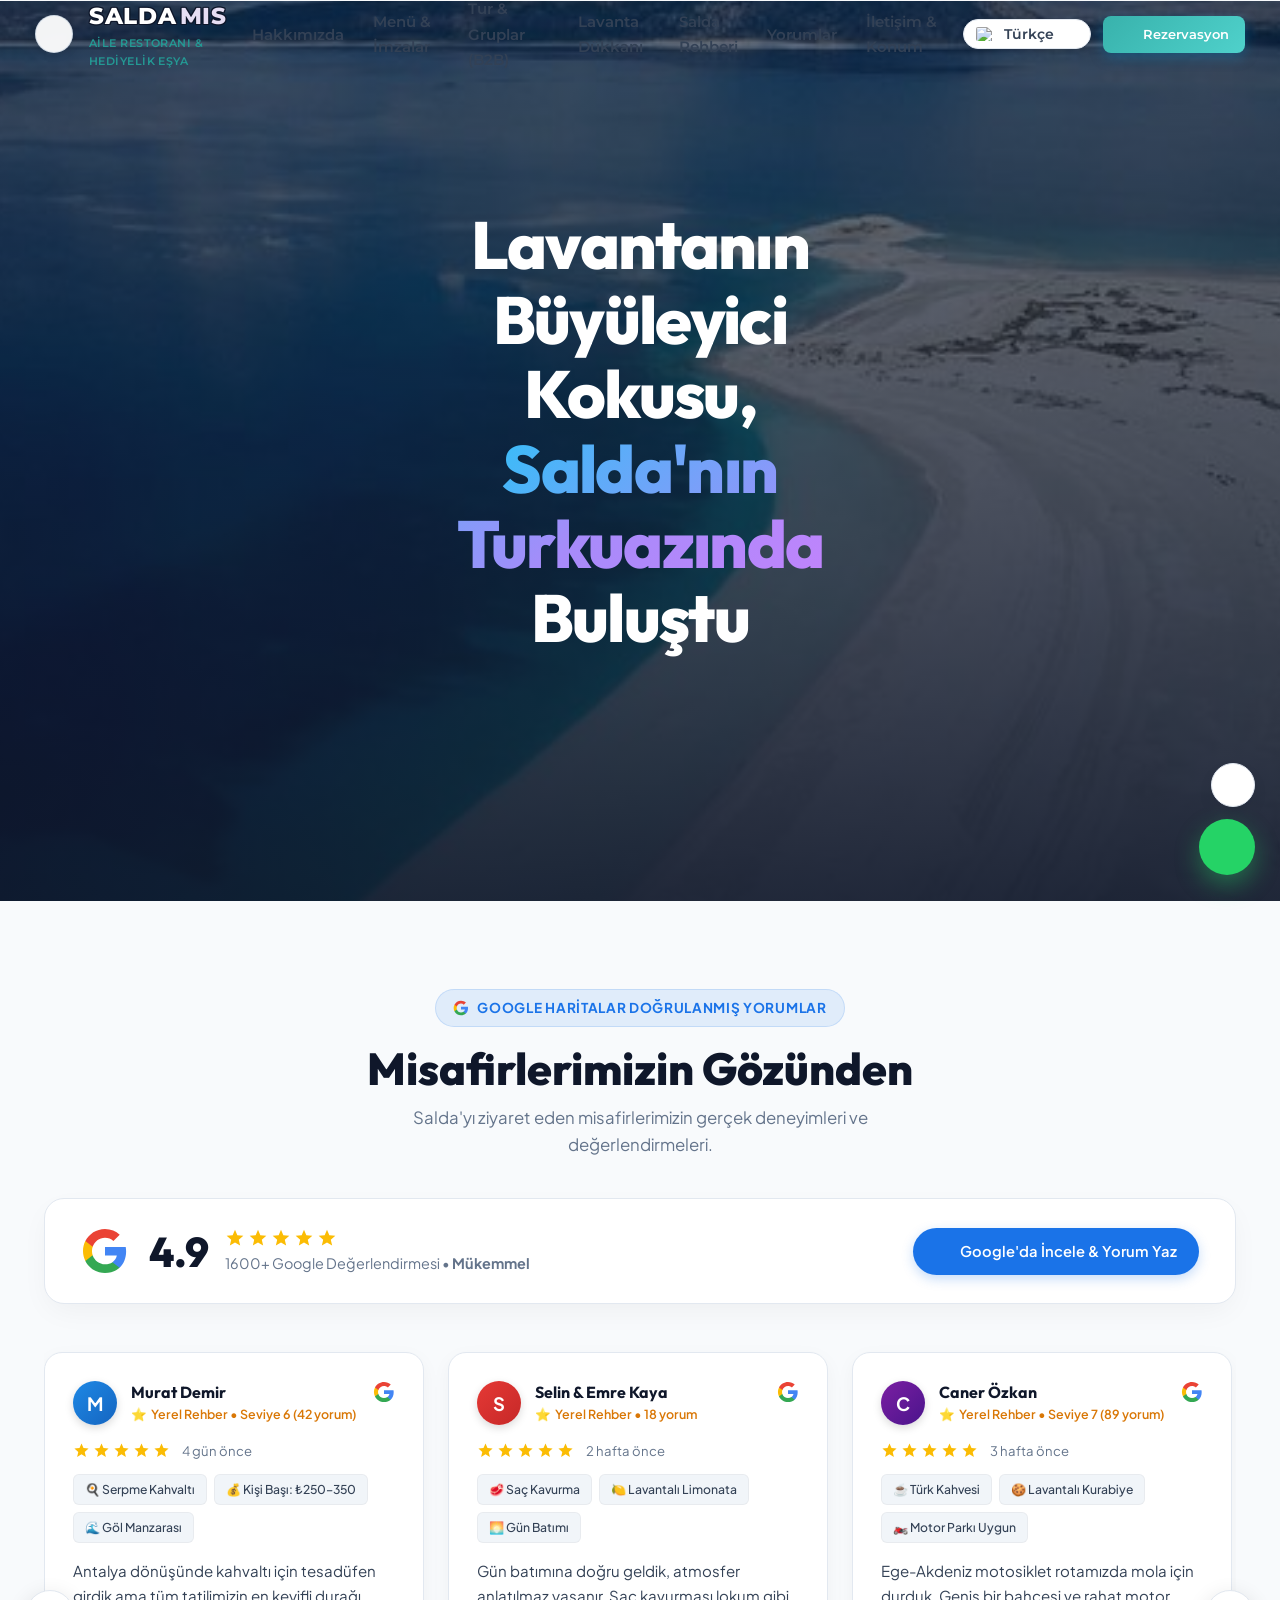
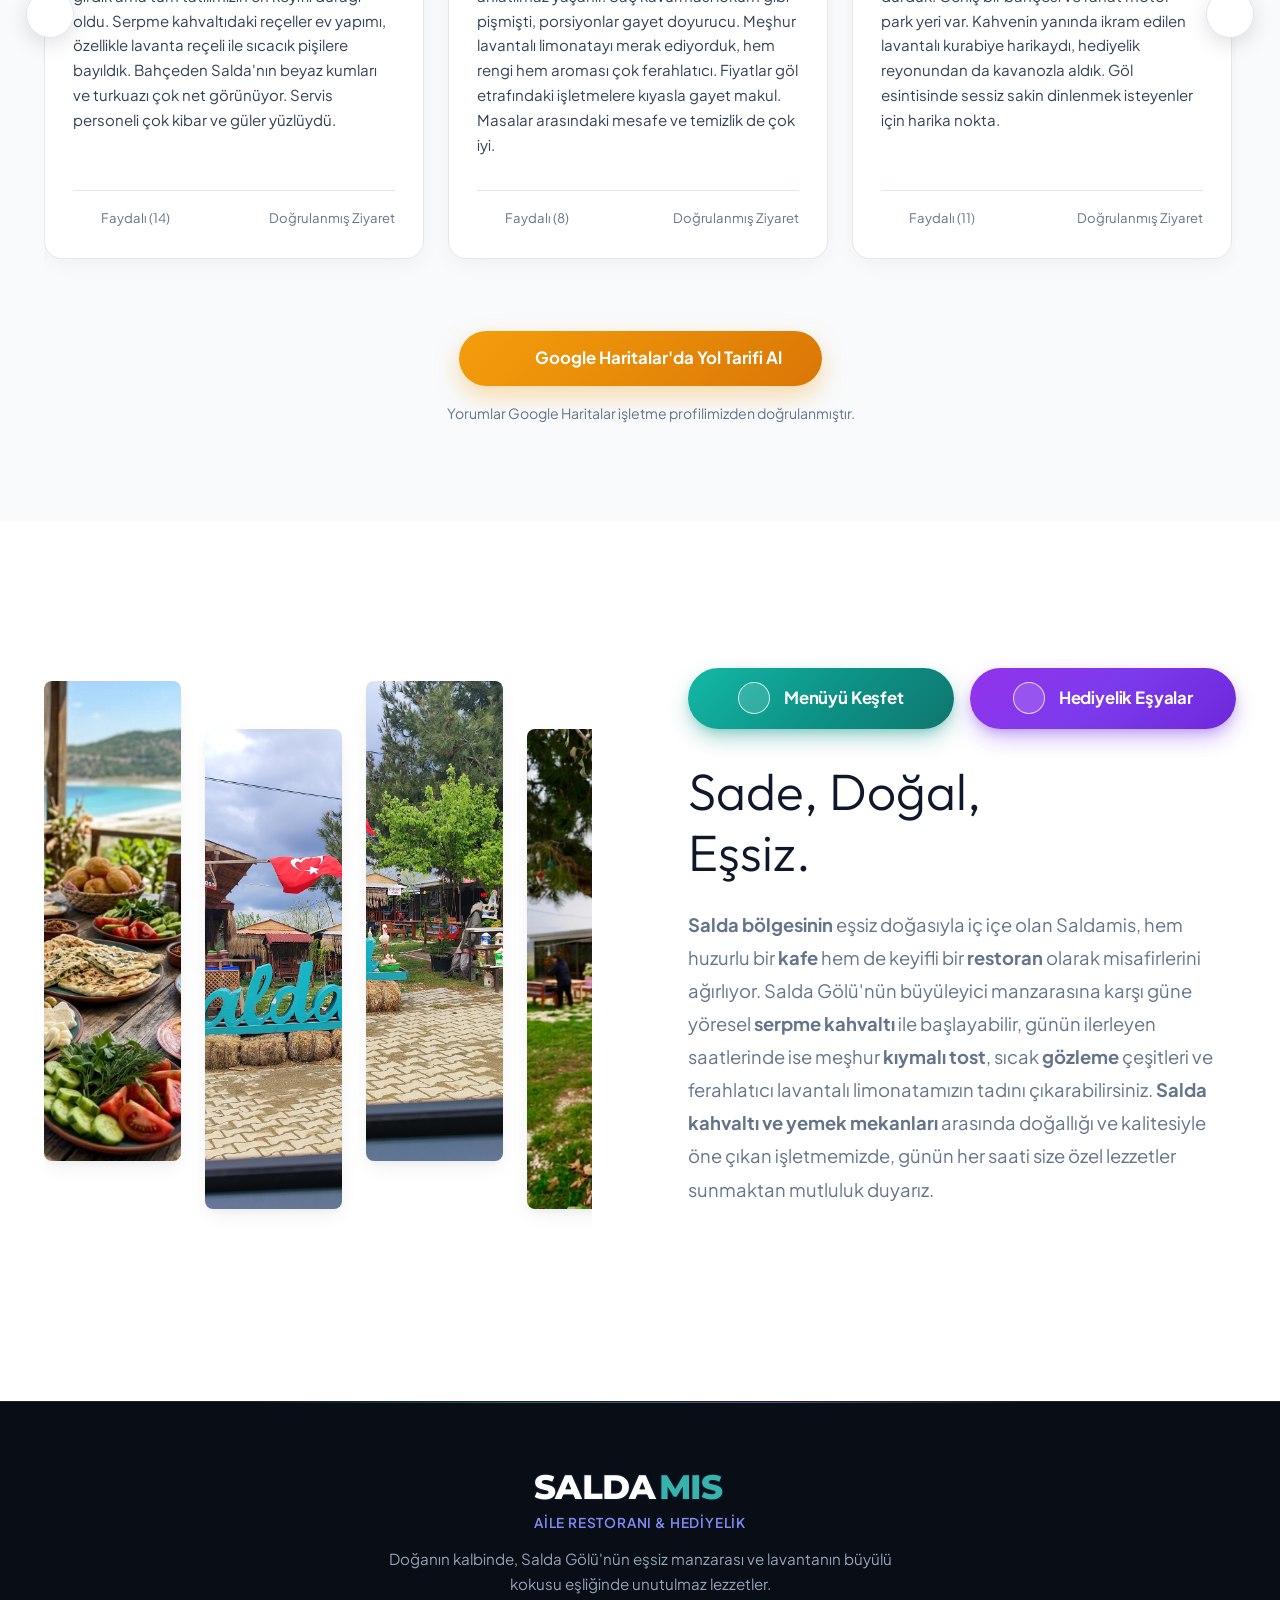
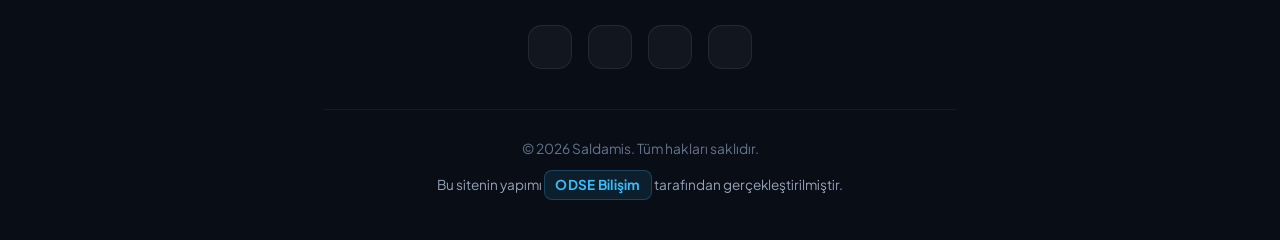
==== commit 2c2e122f: "v3 admin paneli web görüntülerinde iyileştirmeler garson paneli webde iyileştirmeler ***garson log s" ====
--- a/index.html
+++ b/index.html
@@ -364,12 +364,12 @@
       <!-- Yorum Kartları Kaydırılabilir Alanı -->
       <div class="review-slider-container">
         <!-- Kaydırma Okları (Yorumlar Kısmında) -->
-        <button type="button" class="review-nav-arrow review-nav-prev notranslate" translate="no" onclick="scrollReviews(-1)"
-          aria-label="Önceki Yorumlar" title="Önceki Yorumlar">
+        <button type="button" class="review-nav-arrow review-nav-prev notranslate" translate="no"
+          onclick="scrollReviews(-1)" aria-label="Önceki Yorumlar" title="Önceki Yorumlar">
           <i data-lucide="chevron-left" style="width:24px; height:24px;"></i>
         </button>
-        <button type="button" class="review-nav-arrow review-nav-next notranslate" translate="no" onclick="scrollReviews(1)"
-          aria-label="Sonraki Yorumlar" title="Sonraki Yorumlar">
+        <button type="button" class="review-nav-arrow review-nav-next notranslate" translate="no"
+          onclick="scrollReviews(1)" aria-label="Sonraki Yorumlar" title="Sonraki Yorumlar">
           <i data-lucide="chevron-right" style="width:24px; height:24px;"></i>
         </button>
 
@@ -759,37 +759,45 @@
       <div class="discover-image-col">
         <div class="elegant-carousel">
           <div class="carousel-track">
-            <!-- Breakfast 2. Kısım (Sağ) -->
+            <!-- carosel 1. foto 2. Kısım (Sağ) -->
             <div class="carousel-slice">
-              <img src="images/breakfast.jpg" class="img-right" alt="Kahvaltı Sağ">
-            </div>
-            <!-- Lemonade 1. Kısım (Sol) -->
+              <img src="images/carousel/carousel.jpg" class="img-right" alt="Kahvaltı Sağ">
+            </div>
+            <!-- carosel 2. foto 1. Kısım (Sol) -->
             <div class="carousel-slice">
-              <img src="images/lemonade.jpg" class="img-left" alt="Limonata Sol">
-            </div>
-            <!-- Lemonade 2. Kısım (Sağ) -->
+              <img src="images/carousel/carousel1.jpg" class="img-left" alt="Limonata Sol">
+            </div>
+            <!-- carosel 2. foto 2.  Kısım (Sağ) -->
             <div class="carousel-slice">
-              <img src="images/lemonade.jpg" class="img-right" alt="Limonata Sağ">
-            </div>
-            <!-- Mekan 1. Kısım (Sol) -->
+              <img src="images/carousel/carousel1.jpg" class="img-right" alt="Limonata Sağ">
+            </div>
+            <!-- carosel 3. foto 1. Kısım (Sol) -->
             <div class="carousel-slice">
-              <img src="images/mekan-1.jpg" class="img-left" alt="Mekan Sol">
-            </div>
-            <!-- Mekan 2. Kısım (Sağ) -->
+              <img src="images/carousel/carousel2.jpg" class="img-left" alt="Mekan Sol">
+            </div>
+            <!-- carosel 3. foto 2. Kısım (Sağ) -->
             <div class="carousel-slice">
-              <img src="images/mekan-1.jpg" class="img-right" alt="Mekan Sağ">
-            </div>
-            <!-- Dessert 1. Kısım (Sol) -->
+              <img src="images/carousel/carousel2.jpg" class="img-right" alt="Mekan Sağ">
+            </div>
+            <!-- carosel 4. foto 1. Kısım (Sol) -->
             <div class="carousel-slice">
-              <img src="images/dessert.jpg" class="img-left" alt="Tatlı Sol">
-            </div>
-            <!-- Dessert 2. Kısım (Sağ) -->
+              <img src="images/carousel/carousel3.jpg" class="img-left" alt="Tatlı Sol">
+            </div>
+            <!-- carosel 4. foto 2. Kısım (Sağ) -->
             <div class="carousel-slice">
-              <img src="images/dessert.jpg" class="img-right" alt="Tatlı Sağ">
-            </div>
-            <!-- Breakfast 1. Kısım (Sol) - Döngü tamamlansın diye -->
+              <img src="images/carousel/carousel3.jpg" class="img-right" alt="Tatlı Sağ">
+            </div>
+            <!-- carosel 5. foto 1. Kısım (Sol) -->
             <div class="carousel-slice">
-              <img src="images/breakfast.jpg" class="img-left" alt="Kahvaltı Sol">
+              <img src="images/carousel/carousel4.jpg" class="img-left" alt="Tatlı Sol">
+            </div>
+            <!-- carosel 5. foto 2. Kısım (Sağ) -->
+            <div class="carousel-slice">
+              <img src="images/carousel/carousel4.jpg" class="img-right" alt="Tatlı Sağ">
+            </div>
+            <!-- carosel 1. foto 1. Kısım (Sol) - Döngü tamamlansın diye -->
+            <div class="carousel-slice">
+              <img src="images/carousel/carousel.jpg" class="img-left" alt="Kahvaltı Sol">
             </div>
           </div>
         </div>
@@ -843,13 +851,16 @@
       </p>
 
       <div class="footer-social-links">
-        <a href="https://wa.me/905550000000?text=Merhaba,%20Saldamis%20hakkında%20bilgi%20almak%20istiyorum." target="_blank" class="footer-social-btn" title="WhatsApp" aria-label="WhatsApp">
+        <a href="https://wa.me/905550000000?text=Merhaba,%20Saldamis%20hakkında%20bilgi%20almak%20istiyorum."
+          target="_blank" class="footer-social-btn" title="WhatsApp" aria-label="WhatsApp">
           <i data-lucide="message-circle"></i>
         </a>
-        <a href="https://instagram.com" target="_blank" class="footer-social-btn" title="Instagram" aria-label="Instagram">
+        <a href="https://instagram.com" target="_blank" class="footer-social-btn" title="Instagram"
+          aria-label="Instagram">
           <i data-lucide="instagram"></i>
         </a>
-        <a href="https://maps.google.com" target="_blank" class="footer-social-btn" title="Harita &amp; Konum" aria-label="Konum">
+        <a href="https://maps.google.com" target="_blank" class="footer-social-btn" title="Harita &amp; Konum"
+          aria-label="Konum">
           <i data-lucide="map-pin"></i>
         </a>
         <a href="tel:+905550000000" class="footer-social-btn" title="Bizi Arayın" aria-label="Telefon">
@@ -860,7 +871,8 @@
       <div class="footer-simple-bottom">
         <div class="footer-copyright">&copy; 2026 Saldamis. Tüm hakları saklıdır.</div>
         <div class="footer-signature">
-          <span>Bu sitenin yapımı <strong class="odse-badge">ODSE Bilişim</strong> tarafından gerçekleştirilmiştir.</span>
+          <span>Bu sitenin yapımı <strong class="odse-badge">ODSE Bilişim</strong> tarafından
+            gerçekleştirilmiştir.</span>
         </div>
       </div>
     </div>
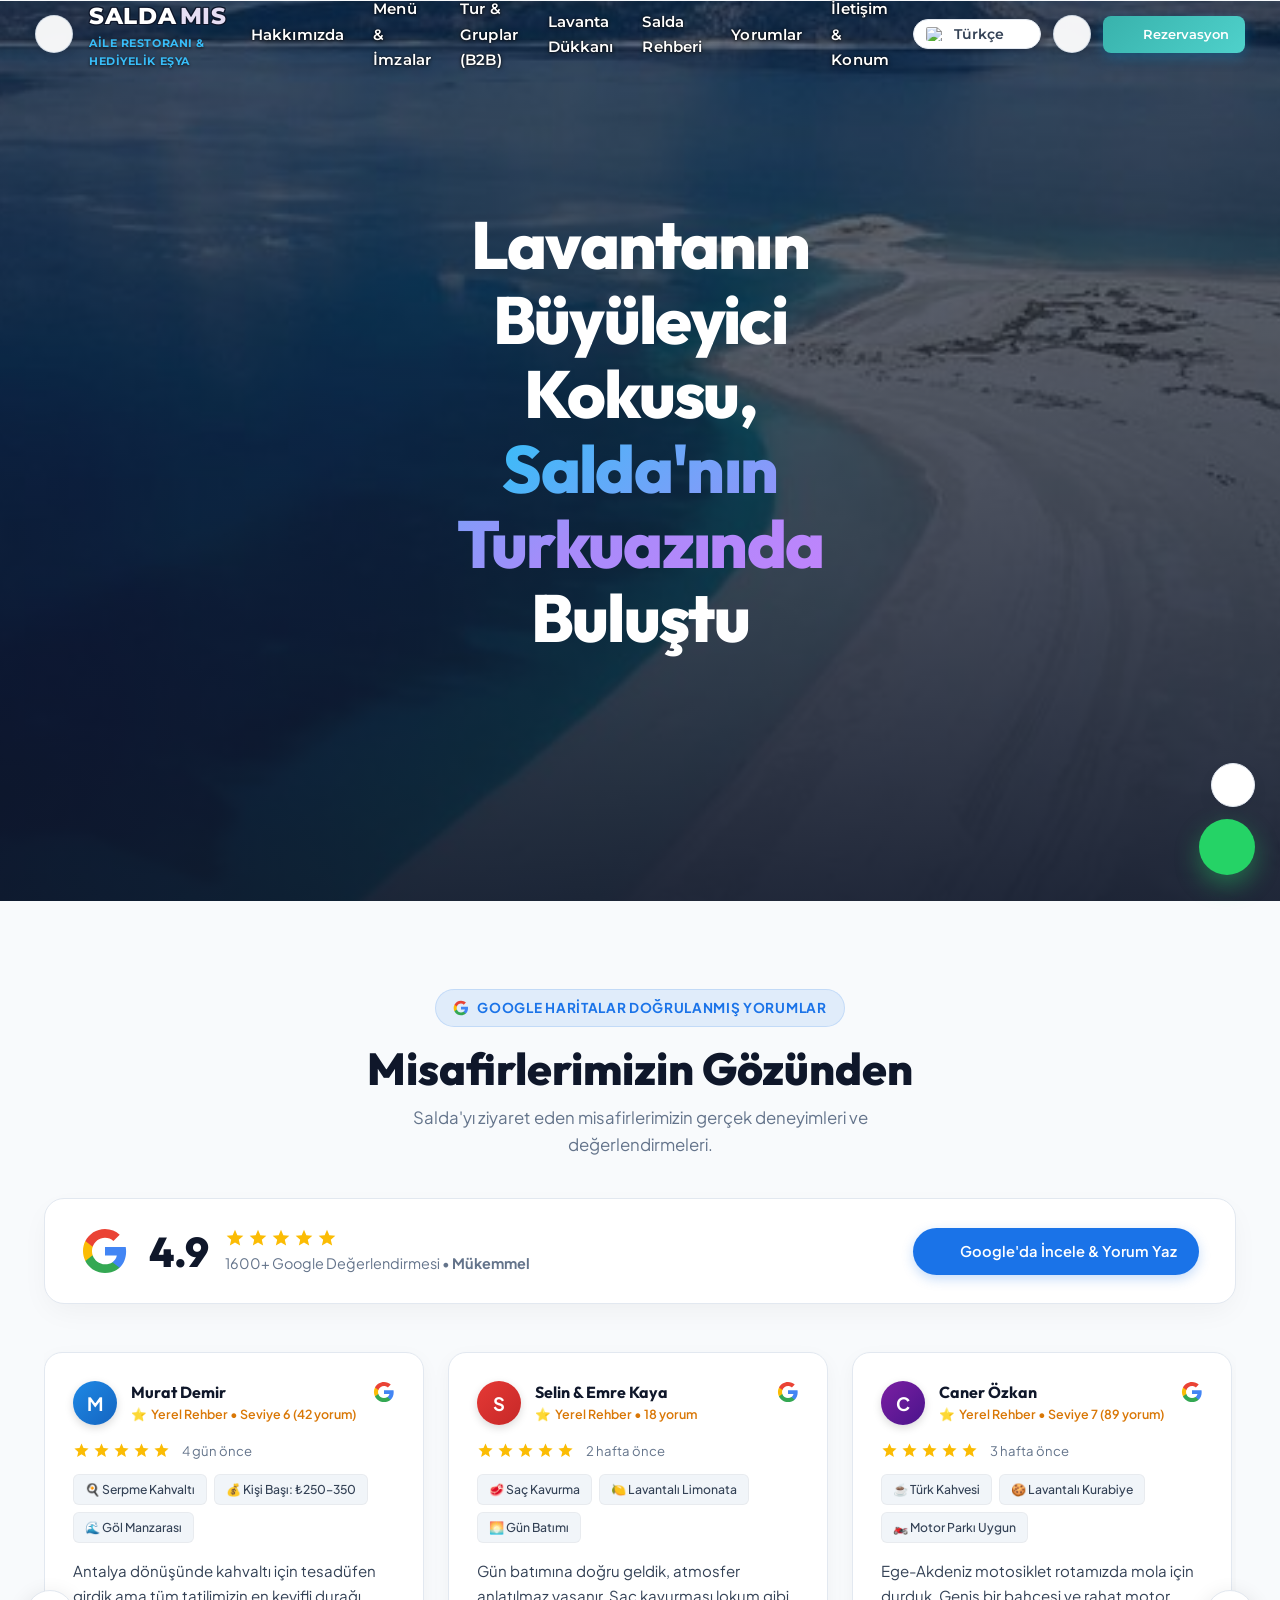
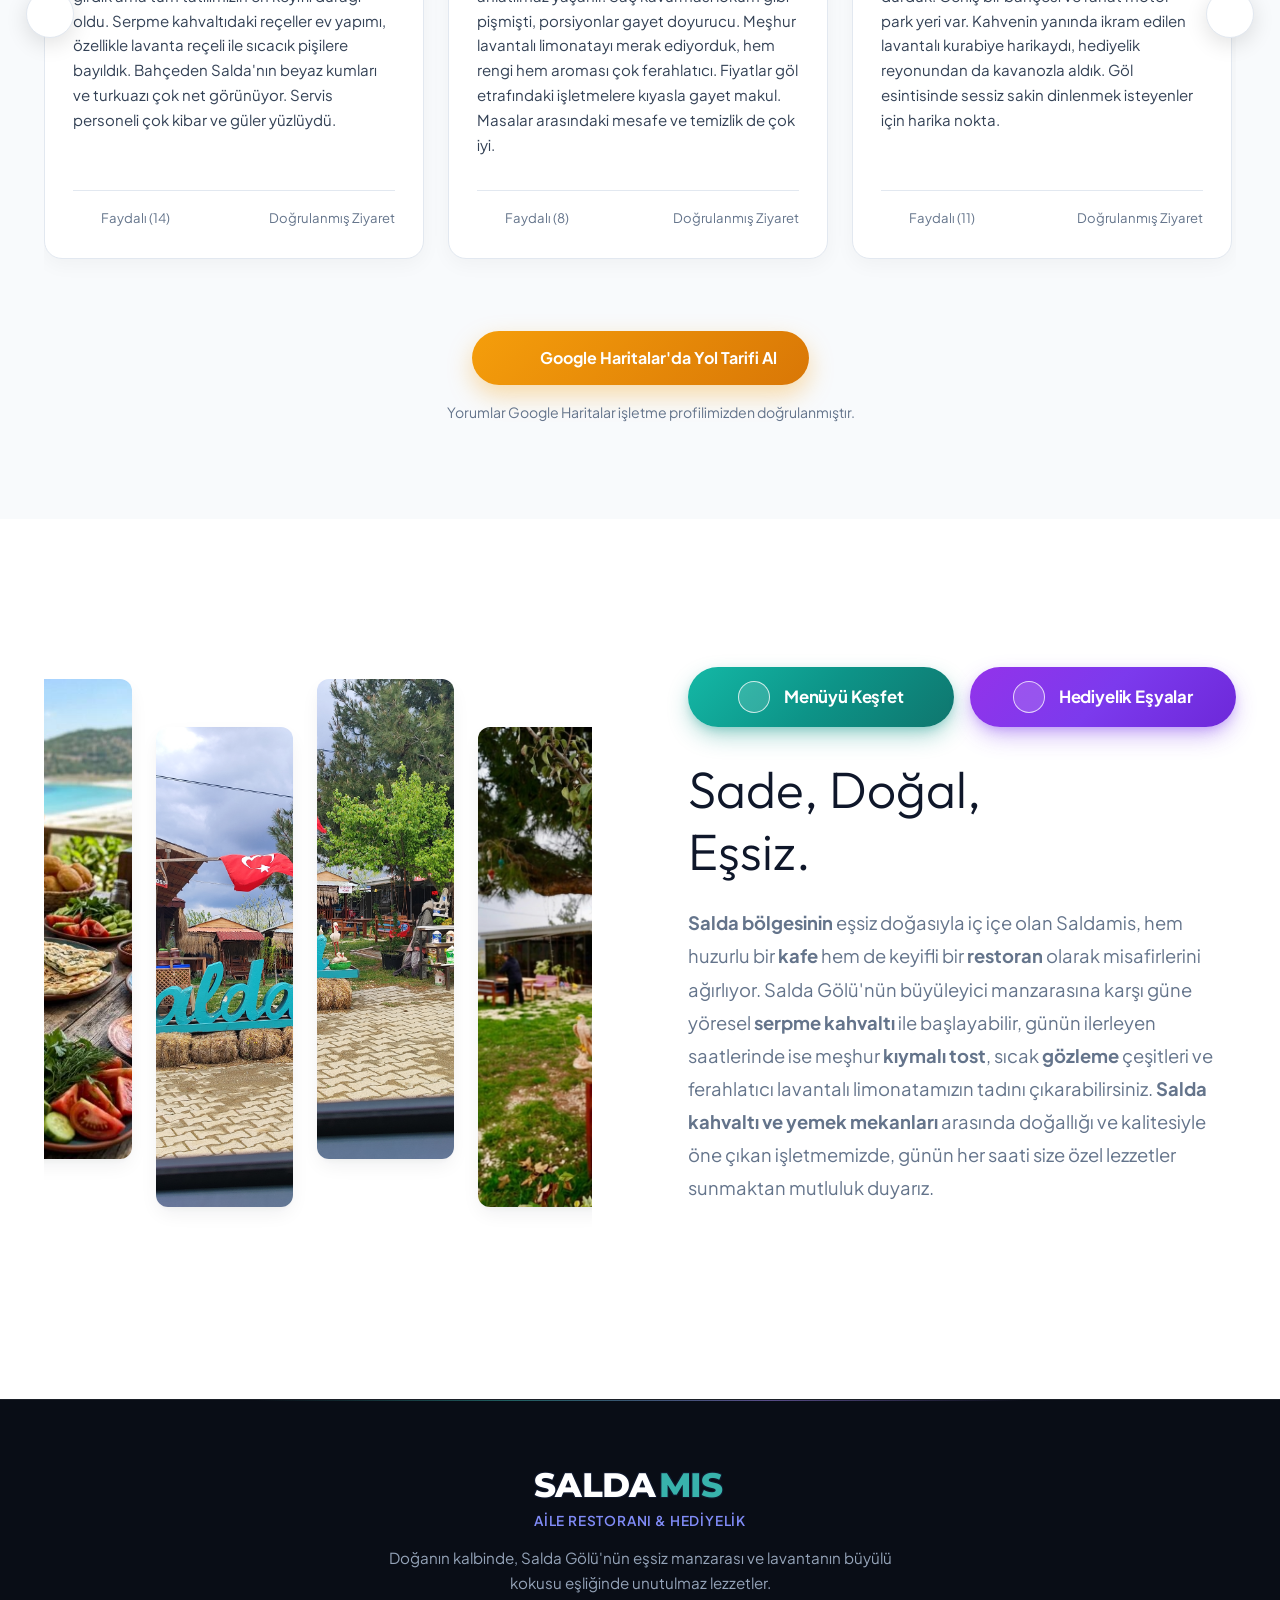
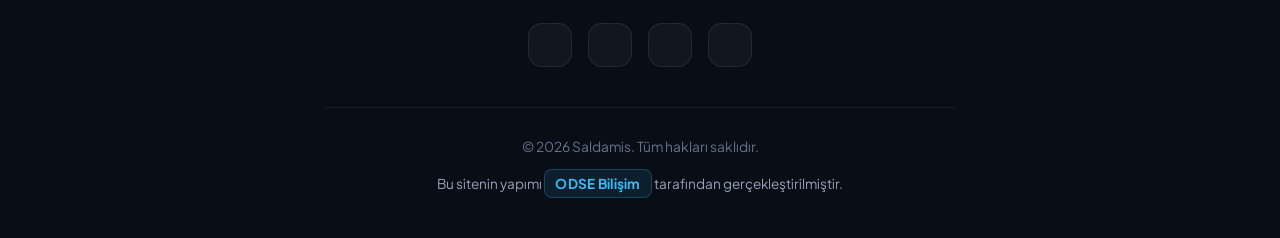
==== commit 777d8b29: "v4 garson loglarının sadece belirli bir süreliğine dbde tutulmasını saglayacak fonk eklendi siparişl" ====
--- a/index.html
+++ b/index.html
@@ -3,7 +3,7 @@
 
 <head>
   <meta charset="UTF-8">
-  <meta name="viewport" content="width=device-width, initial-scale=1.0">
+  <meta name="viewport" content="width=device-width, initial-scale=1.0, maximum-scale=1.0, user-scalable=no, viewport-fit=cover">
 
   <title>Saldamis | Salda Gölü Kenarında En İyi Kafe, Restoran ve Kahvaltı Mekanı</title>
   <meta name="description"
@@ -22,7 +22,7 @@
     "image": "https://www.saldamis.com/images/salda-hero.png",
     "@id": "",
     "url": "https://www.saldamis.com",
-    "telephone": "+905550000000",
+    "telephone": "+905414224892",
     "menu": "https://www.saldamis.com/menu.html",
     "servesCuisine": "Türk Mutfağı, Serpme Kahvaltı, Izgara, Gözleme",
     "priceRange": "₺₺",
@@ -52,14 +52,14 @@
   <link rel="preconnect" href="https://fonts.googleapis.com">
   <link rel="preconnect" href="https://fonts.gstatic.com" crossorigin>
   <link
-    href="https://fonts.googleapis.com/css2?family=Montserrat:wght@400;500;600;700;800&family=Outfit:wght@400;500;600;700;800;900&family=Plus+Jakarta+Sans:wght@400;500;600;700;800&display=swap"
+    href="https://fonts.googleapis.com/css2?family=Montserrat:wght@400;500;600;700;800&family=Outfit:wght@400;500;600;700;800&family=Plus+Jakarta+Sans:wght@400;500;600;700;800&display=swap"
     rel="stylesheet">
 
   <!-- Lucide İkon Kütüphanesi -->
   <script src="https://unpkg.com/lucide@latest"></script>
 
   <!-- Modern Özel Tasarım Sistemi (CSS) -->
-  <link rel="stylesheet" href="style.css?v=23">
+  <link rel="stylesheet" href="style.css?v=26">
 
   <!-- Tema Tercihini Erken Uygula -->
   <script>
@@ -234,9 +234,9 @@
           }
         </style>
 
-        <!-- Dükkan Sepet Butonu (Aşama 2'de Aktif Olacak) -->
-        <button class="cart-toggle-btn" id="cartToggleBtn" aria-label="Alışveriş Sepeti" style="display:none;">
-          <i data-lucide="shopping-bag" style="width:20px; height:20px;"></i>
+        <!-- Dükkan Sepet Butonu -->
+        <button class="cart-toggle-btn" id="cartToggleBtn" aria-label="Alışveriş Sepeti">
+          <i data-lucide="shopping-bag" style="width:19px; height:19px;"></i>
           <span class="cart-badge" id="cartBadge" style="display:none;">0</span>
         </button>
 
@@ -721,11 +721,11 @@
       <!-- Alt Aksiyon Çubuğu -->
       <div
         style="text-align: center; margin-top: 3rem; display: flex; flex-direction: column; align-items: center; gap: 1rem;">
-        <div style="display: flex; gap: 1rem; flex-wrap: wrap; justify-content: center;">
+        <div style="display: flex; gap: 1rem; flex-wrap: wrap; justify-content: center; width: 100%;">
           <a href="https://maps.google.com/?q=Saldamis+Kafe+Restoran+Salda" target="_blank" rel="noopener noreferrer"
-            class="btn"
-            style="padding: 0.9rem 2.5rem; font-size: 1.05rem; border-radius: 9999px; display: inline-flex; align-items: center; justify-content: center; box-shadow: 0 10px 25px rgba(245, 158, 11, 0.35); background: linear-gradient(135deg, var(--c-amber) 0%, #d97706 100%); color: white; border: none; font-weight: 700; transition: transform 0.3s ease, box-shadow 0.3s ease;">
-            <i data-lucide="map-pin" style="width:20px; height:20px; margin-right: 0.5rem;"></i>
+            class="btn google-directions-btn"
+            style="padding: 0.9rem 2rem; font-size: 1rem; border-radius: 9999px; display: inline-flex; align-items: center; justify-content: center; box-shadow: 0 10px 25px rgba(245, 158, 11, 0.35); background: linear-gradient(135deg, var(--c-amber) 0%, #d97706 100%); color: white; border: none; font-weight: 700; transition: transform 0.3s ease, box-shadow 0.3s ease;">
+            <i data-lucide="map-pin" style="width:20px; height:20px; margin-right: 0.5rem; flex-shrink: 0;"></i>
             <span>Google Haritalar'da Yol Tarifi Al</span>
           </a>
         </div>
@@ -851,7 +851,7 @@
       </p>
 
       <div class="footer-social-links">
-        <a href="https://wa.me/905550000000?text=Merhaba,%20Saldamis%20hakkında%20bilgi%20almak%20istiyorum."
+        <a href="https://wa.me/905414224892?text=Merhaba,%20Saldamis%20hakkında%20bilgi%20almak%20istiyorum."
           target="_blank" class="footer-social-btn" title="WhatsApp" aria-label="WhatsApp">
           <i data-lucide="message-circle"></i>
         </a>
@@ -859,11 +859,11 @@
           aria-label="Instagram">
           <i data-lucide="instagram"></i>
         </a>
-        <a href="https://maps.google.com" target="_blank" class="footer-social-btn" title="Harita &amp; Konum"
+        <a href="https://maps.google.com/?q=Saldamis+Kafe+Restoran+Salda" target="_blank" class="footer-social-btn" title="Harita &amp; Konum"
           aria-label="Konum">
           <i data-lucide="map-pin"></i>
         </a>
-        <a href="tel:+905550000000" class="footer-social-btn" title="Bizi Arayın" aria-label="Telefon">
+        <a href="tel:+905414224892" class="footer-social-btn" title="Bizi Arayın" aria-label="Telefon">
           <i data-lucide="phone"></i>
         </a>
       </div>
@@ -885,7 +885,7 @@
     <button class="back-to-top" id="backToTopBtn" aria-label="Yukarı Çık">
       <i data-lucide="arrow-up" style="width:20px; height:20px;"></i>
     </button>
-    <a href="https://wa.me/905550000000?text=Merhaba,%20Saldamis%20hakkında%20bilgi%20almak%20istiyorum."
+    <a href="https://wa.me/905414224892?text=Merhaba,%20Saldamis%20hakkında%20bilgi%20almak%20istiyorum."
       target="_blank" class="float-wa-btn" title="WhatsApp ile İletişim">
       <i data-lucide="message-circle" style="width:28px; height:28px;"></i>
     </a>
--- a/style.css
+++ b/style.css
@@ -120,6 +120,7 @@
   scroll-behavior: smooth;
   font-size: 16px;
   -webkit-text-size-adjust: 100%;
+  text-size-adjust: 100%;
 }
 
 body {
@@ -127,7 +128,19 @@
   background-color: var(--c-sand-50);
   color: var(--c-dark-800);
   line-height: 1.6;
-  overflow-x: clip;
+  overflow-x: clip; /* clip, hidden gibi scroll container üretmediği için position: sticky'yi bozmaz */
+  width: 100%;
+  max-width: 100%;
+  position: relative;
+}
+
+/* Mobil otomatik zoom ve taşma koruma sıfırlaması */
+@media screen and (max-width: 768px) {
+  input,
+  select,
+  textarea {
+    font-size: 16px !important; /* iOS Safari odaklanmada ekranı zoomlamasın */
+  }
 }
 
 h1,
@@ -220,9 +233,12 @@
    Navigasyon (Header)
    ========================================================================== */
 .site-header {
+  position: -webkit-sticky;
   position: sticky;
   top: 0;
-  z-index: 100;
+  left: 0;
+  width: 100%;
+  z-index: 1000;
   background-color: transparent;
   border-bottom: 1px solid transparent;
   transition: padding 0.4s ease, background 0.4s ease;
@@ -323,13 +339,14 @@
 
 .brand-subtitle {
   font-size: 0.7rem;
-  font-weight: 600;
-  color: var(--c-salda-700);
-  letter-spacing: 0.04em;
+  font-weight: 700;
+  color: #38bdf8 !important;
+  letter-spacing: 0.05em;
   text-transform: uppercase;
-}
-
-/* Masaüstü Menü Linkleri */
+  text-shadow: 0 1px 3px rgba(0, 0, 0, 0.75);
+}
+
+/* Masaüstü Menü Linkleri (Görsel ve Arka Plan Üzerinde Net Görünür) */
 .nav-links {
   display: flex;
   align-items: center;
@@ -338,15 +355,19 @@
 }
 
 .nav-link {
-  font-size: 0.92rem;
+  font-size: 0.94rem;
   font-weight: 600;
-  color: var(--c-dark-700);
+  color: #ffffff !important;
+  text-shadow: 0 1px 4px rgba(0, 0, 0, 0.75), 0 0 2px rgba(0, 0, 0, 0.9);
   position: relative;
   padding: 0.35rem 0;
+  letter-spacing: 0.01em;
+  transition: all 0.25s ease;
 }
 
 .nav-link:hover {
-  color: var(--c-lavender-600);
+  color: #5eead4 !important;
+  text-shadow: 0 0 12px rgba(94, 234, 212, 0.6), 0 1px 4px rgba(0, 0, 0, 0.8);
 }
 
 .nav-link::after {
@@ -356,7 +377,7 @@
   left: 0;
   width: 0;
   height: 2px;
-  background: linear-gradient(90deg, var(--c-salda-500), var(--c-lavender-600));
+  background: linear-gradient(90deg, #2dd4bf, #c084fc);
   transition: width 0.25s ease;
   border-radius: 2px;
 }
@@ -574,39 +595,65 @@
 
 .cart-toggle-btn {
   position: relative;
-  background: var(--c-sand-100);
-  border: 1px solid var(--c-sand-200);
-  color: var(--c-dark-900);
-  padding: 0.65rem;
-  border-radius: var(--radius-md);
+  background: rgba(255, 255, 255, 0.95);
+  backdrop-filter: blur(8px);
+  -webkit-backdrop-filter: blur(8px);
+  border: 1px solid rgba(203, 213, 225, 0.85);
+  color: #334155;
+  width: 38px;
+  height: 38px;
+  min-width: 38px;
+  min-height: 38px;
+  padding: 0;
+  border-radius: 50%;
   cursor: pointer;
-  display: flex;
+  display: inline-flex;
   align-items: center;
   justify-content: center;
-  transition: var(--transition);
+  transition: all 0.25s cubic-bezier(0.16, 1, 0.3, 1);
+  box-shadow: 0 2px 8px rgba(0, 0, 0, 0.12);
+  margin: 0;
 }
 
 .cart-toggle-btn:hover {
-  background: var(--c-lavender-50);
-  border-color: var(--c-lavender-200);
-  color: var(--c-lavender-700);
+  transform: scale(1.08);
+  box-shadow: 0 4px 12px rgba(0, 0, 0, 0.18);
+  color: #7c3aed;
+  border-color: #c084fc;
+}
+
+body.dark-theme .cart-toggle-btn {
+  background: #1e293b !important;
+  border: 1.5px solid #475569 !important;
+  color: #f8fafc !important;
+  box-shadow: 0 2px 10px rgba(0, 0, 0, 0.5);
+}
+
+body.dark-theme .cart-toggle-btn:hover {
+  border-color: #a78bfa !important;
+  box-shadow: 0 4px 15px rgba(0, 0, 0, 0.6), 0 0 15px rgba(167, 139, 250, 0.4) !important;
 }
 
 .cart-badge {
   position: absolute;
-  top: -6px;
-  right: -6px;
-  background: var(--c-lavender-600);
+  top: -4px;
+  right: -4px;
+  background: linear-gradient(135deg, #ec4899, #8b5cf6);
   color: white;
-  font-size: 0.7rem;
-  font-weight: 700;
-  width: 20px;
-  height: 20px;
+  font-size: 0.68rem;
+  font-weight: 800;
+  width: 19px;
+  height: 19px;
   border-radius: 50%;
   display: flex;
   align-items: center;
   justify-content: center;
-  box-shadow: 0 2px 5px rgba(124, 58, 237, 0.4);
+  box-shadow: 0 2px 6px rgba(139, 92, 246, 0.5);
+  border: 2px solid #ffffff;
+}
+
+body.dark-theme .cart-badge {
+  border-color: #1e293b;
 }
 
 /* Mobil Hamburger Menü */
@@ -2445,20 +2492,24 @@
 .cart-drawer {
   position: fixed;
   top: 0;
-  right: -420px;
+  right: 0;
+  transform: translateX(100%);
+  visibility: hidden;
   width: 100%;
-  max-width: 400px;
+  max-width: 420px;
   height: 100%;
-  background: white;
+  background: #ffffff;
+  color: #0f172a;
   z-index: 1000;
   box-shadow: -10px 0 30px rgba(0, 0, 0, 0.2);
   display: flex;
   flex-direction: column;
-  transition: right 0.35s cubic-bezier(0.16, 1, 0.3, 1);
+  transition: transform 0.35s cubic-bezier(0.16, 1, 0.3, 1), visibility 0.35s ease, background-color 0.25s ease, color 0.25s ease;
 }
 
 .cart-drawer.open {
-  right: 0;
+  transform: translateX(0);
+  visibility: visible;
 }
 
 .cart-drawer-header {
@@ -2467,10 +2518,13 @@
   display: flex;
   justify-content: space-between;
   align-items: center;
+  background: inherit;
 }
 
 .cart-drawer-header h3 {
   font-size: 1.25rem;
+  margin: 0;
+  color: inherit;
 }
 
 .cart-close-btn {
@@ -2479,15 +2533,27 @@
   font-size: 1.3rem;
   cursor: pointer;
   color: var(--c-muted);
+  display: flex;
+  align-items: center;
+  justify-content: center;
+  padding: 4px;
+  border-radius: 6px;
+  transition: color 0.2s, background 0.2s;
+}
+
+.cart-close-btn:hover {
+  color: var(--c-dark-900);
+  background: rgba(0, 0, 0, 0.05);
 }
 
 .cart-drawer-body {
-  padding: 1.5rem;
+  padding: 1.25rem 1.5rem;
   overflow-y: auto;
   flex-grow: 1;
   display: flex;
   flex-direction: column;
-  gap: 1rem;
+  gap: 0.5rem;
+  background: inherit;
 }
 
 .cart-empty-message {
@@ -2502,53 +2568,157 @@
 
 .cart-item-row {
   display: flex;
-  align-items: center;
   justify-content: space-between;
-  padding: 0.85rem;
-  background: var(--c-sand-50);
-  border-radius: var(--radius-md);
-  border: 1px solid var(--c-sand-200);
-}
-
-.cart-item-title {
-  font-size: 0.9rem;
-  font-weight: 700;
-  color: var(--c-dark-900);
-}
-
-.cart-item-price {
-  font-size: 0.85rem;
-  color: var(--c-lavender-700);
-  font-weight: 700;
+  align-items: center;
+  border-bottom: 1px solid var(--c-sand-200);
+  padding: 0.85rem 0;
+  font-family: var(--font-sans);
+  transition: border-color 0.2s;
+}
+
+.cart-item-name {
+  flex: 2;
+  font-weight: 600;
+  color: #1e293b;
+  font-size: 0.95rem;
+  line-height: 1.3;
+  padding-right: 0.5rem;
+  cursor: pointer;
+  text-decoration: underline;
+  text-decoration-color: #cbd5e1;
+  text-underline-offset: 4px;
+  transition: color 0.2s;
+}
+
+.cart-item-name:hover {
+  color: var(--c-lavender-600, #7c3aed);
 }
 
 .cart-qty-ctrl {
   display: flex;
   align-items: center;
   gap: 0.4rem;
+  flex: 1;
+  justify-content: center;
 }
 
 .cart-qty-btn {
-  width: 26px;
-  height: 26px;
-  border-radius: 4px;
-  border: 1px solid var(--c-sand-300);
-  background: white;
+  width: 28px;
+  height: 28px;
+  border: 1px solid #cbd5e1;
+  background: #f8fafc;
+  color: #475569;
+  border-radius: 6px;
   cursor: pointer;
   font-weight: bold;
-}
-
-.cart-qty-display {
-  font-size: 0.9rem;
+  display: flex;
+  align-items: center;
+  justify-content: center;
+  padding: 0;
+  transition: all 0.2s;
+}
+
+.cart-qty-btn:hover {
+  background: #e2e8f0;
+  color: #0f172a;
+}
+
+.cart-qty-val {
   font-weight: 700;
-  min-width: 20px;
+  width: 22px;
   text-align: center;
+  color: #0f172a;
+}
+
+.cart-item-price-box {
+  flex: 1;
+  display: flex;
+  align-items: center;
+  justify-content: flex-end;
+  gap: 0.5rem;
+}
+
+.cart-item-price {
+  font-weight: 800;
+  color: #7c3aed;
+  font-size: 0.95rem;
+  white-space: nowrap;
+}
+
+.cart-item-del-btn {
+  background: none;
+  border: none;
+  cursor: pointer;
+  color: #ef4444;
+  display: flex;
+  align-items: center;
+  justify-content: center;
+  padding: 4px;
+  border-radius: 4px;
+  transition: background 0.2s;
+}
+
+.cart-item-del-btn:hover {
+  background: rgba(239, 68, 68, 0.1);
+}
+
+.cart-clear-btn {
+  background: #ffffff;
+  color: #ef4444;
+  border: 1px solid #ef4444;
+  padding: 0.5rem 1rem;
+  border-radius: 6px;
+  cursor: pointer;
+  font-size: 0.85rem;
+  font-weight: bold;
+  display: flex;
+  align-items: center;
+  gap: 0.4rem;
+  transition: all 0.2s;
+}
+
+.cart-clear-btn:hover {
+  background: #fef2f2;
+}
+
+.cart-note-box {
+  margin-top: 0.75rem;
+  margin-bottom: 0.75rem;
+}
+
+.cart-note-label {
+  display: block;
+  font-size: 0.8rem;
+  font-weight: 600;
+  margin-bottom: 0.35rem;
+  color: #475569;
+}
+
+.cart-note-textarea {
+  width: 100%;
+  border: 1px solid #cbd5e1;
+  border-radius: 8px;
+  padding: 0.5rem;
+  font-size: 0.85rem;
+  font-family: inherit;
+  resize: none;
+  background: #ffffff;
+  color: #1e293b;
+  box-sizing: border-box;
+  outline: none;
+  transition: all 0.2s;
+}
+
+.cart-note-textarea:focus {
+  border-color: #8b5cf6;
+  box-shadow: 0 0 0 2px rgba(139, 92, 246, 0.2);
 }
 
 .cart-drawer-footer {
-  padding: 1.5rem;
+  padding: 1.25rem 1.5rem;
   border-top: 1px solid var(--c-sand-200);
-  background: var(--c-sand-50);
+  background: #f8fafc;
+  transition: background-color 0.25s ease, border-color 0.25s ease;
 }
 
 .cart-total-line {
@@ -2558,6 +2728,287 @@
   margin-bottom: 1.25rem;
   font-size: 1.15rem;
   font-weight: 800;
+  color: inherit;
+}
+
+/* Dark Theme Overrides for Cart Drawer */
+.dark-theme .cart-drawer {
+  background: #0f172a;
+  color: #f8fafc;
+  box-shadow: -10px 0 35px rgba(0, 0, 0, 0.75);
+}
+
+.dark-theme .cart-drawer-header {
+  border-bottom-color: #1e293b;
+}
+
+.dark-theme .cart-close-btn:hover {
+  background: rgba(255, 255, 255, 0.08);
+  color: #f8fafc;
+}
+
+.dark-theme .cart-drawer-footer {
+  background: #0b1120;
+  border-top-color: #1e293b;
+}
+
+.dark-theme .cart-item-row {
+  border-bottom-color: #1e293b;
+}
+
+.dark-theme .cart-item-name {
+  color: #f1f5f9;
+  text-decoration-color: #334155;
+}
+
+.dark-theme .cart-item-name:hover {
+  color: #a78bfa;
+}
+
+.dark-theme .cart-qty-btn {
+  background: #1e293b;
+  color: #e2e8f0;
+  border-color: #334155;
+}
+
+.dark-theme .cart-qty-btn:hover {
+  background: #334155;
+  color: #ffffff;
+}
+
+.dark-theme .cart-qty-val {
+  color: #f8fafc;
+}
+
+.dark-theme .cart-item-price {
+  color: #c084fc;
+}
+
+.dark-theme .cart-clear-btn {
+  background: #1e293b;
+  border-color: #ef4444;
+  color: #f87171;
+}
+
+.dark-theme .cart-clear-btn:hover {
+  background: rgba(239, 68, 68, 0.2);
+}
+
+.dark-theme .cart-note-label {
+  color: #94a3b8;
+}
+
+.dark-theme .cart-note-textarea {
+  background: #1e293b;
+  color: #f8fafc;
+  border-color: #334155;
+}
+
+.dark-theme .cart-note-textarea:focus {
+  border-color: #a78bfa;
+  box-shadow: 0 0 0 2px rgba(167, 139, 250, 0.3);
+}
+
+/* ==========================================================================
+   En Sevilenler Bölümü (Popular Products Section)
+   ========================================================================== */
+.popular-section {
+  position: relative;
+  z-index: 10;
+  margin-top: -30px;
+  padding: 2.5rem 0 1.25rem;
+  background-color: var(--c-white, #ffffff);
+  border-radius: 30px 30px 0 0;
+  box-shadow: 0 -5px 25px rgba(0, 0, 0, 0.05);
+  transition: background-color 0.3s ease, box-shadow 0.3s ease;
+}
+
+.popular-header-row {
+  display: flex;
+  align-items: center;
+  justify-content: space-between;
+  margin-bottom: 1.25rem;
+}
+
+.popular-title {
+  font-size: 1.35rem;
+  font-family: var(--font-heading);
+  color: var(--c-dark-900, #0f172a);
+  font-weight: 800;
+  letter-spacing: 0.01em;
+  display: flex;
+  align-items: center;
+  gap: 0.5rem;
+  margin: 0;
+}
+
+.popular-badge-pill {
+  font-size: 0.72rem;
+  font-family: var(--font-sans);
+  font-weight: 700;
+  background: rgba(124, 58, 237, 0.1);
+  color: var(--c-lavender-600, #7c3aed);
+  border: 1px solid rgba(124, 58, 237, 0.25);
+  padding: 2px 8px;
+  border-radius: 999px;
+  text-transform: uppercase;
+}
+
+.popular-cards-scroll {
+  display: flex;
+  gap: 1.1rem;
+  overflow-x: auto;
+  padding: 0.35rem 0.2rem 1.25rem 0.2rem;
+  scrollbar-width: none;
+  -ms-overflow-style: none;
+  scroll-snap-type: x mandatory;
+  -webkit-overflow-scrolling: touch;
+}
+
+.popular-cards-scroll::-webkit-scrollbar {
+  display: none;
+}
+
+.popular-card {
+  min-width: 165px;
+  max-width: 185px;
+  flex: 0 0 auto;
+  scroll-snap-align: start;
+  border-radius: 16px;
+  overflow: hidden;
+  box-shadow: 0 4px 15px rgba(0, 0, 0, 0.05);
+  border: 1px solid var(--c-sand-200, #e2e8f0);
+  background-color: var(--c-white, #ffffff);
+  cursor: pointer;
+  transition: transform 0.25s cubic-bezier(0.16, 1, 0.3, 1), box-shadow 0.25s ease, border-color 0.25s ease;
+  user-select: none;
+}
+
+.popular-card:hover {
+  transform: translateY(-5px);
+  box-shadow: 0 10px 24px rgba(0, 0, 0, 0.1);
+  border-color: var(--c-lavender-400, #a78bfa);
+}
+
+.popular-card-img-wrap {
+  height: 145px;
+  overflow: hidden;
+  position: relative;
+  background: var(--c-sand-100, #f1f5f9);
+}
+
+.popular-card-img-wrap img {
+  width: 100%;
+  height: 100%;
+  object-fit: cover;
+  transition: transform 0.4s ease;
+}
+
+.popular-card:hover .popular-card-img-wrap img {
+  transform: scale(1.08);
+}
+
+.popular-card-tag {
+  position: absolute;
+  top: 8px;
+  left: 8px;
+  background: rgba(15, 23, 42, 0.65);
+  backdrop-filter: blur(4px);
+  color: #fff;
+  font-size: 0.68rem;
+  font-weight: 700;
+  padding: 2px 7px;
+  border-radius: 6px;
+  letter-spacing: 0.02em;
+}
+
+.popular-card-body {
+  padding: 0.85rem 0.75rem;
+  text-align: center;
+  background-color: var(--c-white, #ffffff);
+  display: flex;
+  flex-direction: column;
+  gap: 0.25rem;
+  transition: background-color 0.3s ease;
+}
+
+.popular-card-name {
+  font-size: 0.95rem;
+  font-family: var(--font-heading);
+  color: var(--c-dark-900, #0f172a);
+  margin: 0;
+  font-weight: 700;
+  line-height: 1.25;
+  white-space: nowrap;
+  overflow: hidden;
+  text-overflow: ellipsis;
+}
+
+.popular-card-price {
+  font-size: 0.95rem;
+  color: var(--c-salda-600, #0284c7);
+  font-weight: 800;
+  margin-top: 0.15rem;
+}
+
+/* Dark Theme Overrides for Popular Section */
+.dark-theme .popular-section {
+  background-color: #0b1120;
+  box-shadow: 0 -5px 25px rgba(0, 0, 0, 0.4);
+}
+
+.dark-theme .popular-title {
+  color: #f8fafc;
+}
+
+.dark-theme .popular-badge-pill {
+  background: rgba(167, 139, 250, 0.15);
+  color: #c084fc;
+  border-color: rgba(167, 139, 250, 0.3);
+}
+
+.dark-theme .popular-card {
+  border-color: #1e293b;
+  background-color: #111827;
+  box-shadow: 0 4px 15px rgba(0, 0, 0, 0.35);
+}
+
+.dark-theme .popular-card:hover {
+  border-color: #8b5cf6;
+  box-shadow: 0 10px 24px rgba(139, 92, 246, 0.25);
+}
+
+.dark-theme .popular-card-body {
+  background-color: #111827;
+}
+
+.dark-theme .popular-card-name {
+  color: #f1f5f9;
+}
+
+.dark-theme .popular-card-price {
+  color: #38bdf8;
+}
+
+/* Pulse highlight animation for target product */
+@keyframes pulseGlow {
+  0% {
+    box-shadow: 0 0 0 0 rgba(124, 58, 237, 0.7);
+    transform: scale(1);
+  }
+  50% {
+    box-shadow: 0 0 0 14px rgba(124, 58, 237, 0);
+    transform: scale(1.03);
+  }
+  100% {
+    box-shadow: 0 0 0 0 rgba(124, 58, 237, 0);
+    transform: scale(1);
+  }
+}
+
+.highlight-pulse {
+  animation: pulseGlow 1.4s ease-out;
+  border-color: #8b5cf6 !important;
 }
 
 /* ==========================================================================
@@ -2669,6 +3120,22 @@
     gap: 1.25rem;
     transform: translateY(-150%);
     transition: transform 0.35s ease;
+  }
+
+  .nav-links .nav-link {
+    color: var(--c-dark-900) !important;
+    text-shadow: none !important;
+    font-size: 1.05rem;
+    padding: 0.5rem 0;
+  }
+
+  body.dark-theme .nav-links {
+    background: #0f172a !important;
+    border-bottom: 1px solid rgba(255, 255, 255, 0.1) !important;
+  }
+
+  body.dark-theme .nav-links .nav-link {
+    color: #f8fafc !important;
   }
 
   .nav-links.mobile-active {
@@ -2940,10 +3407,14 @@
 @media (max-width: 640px) {
   .discover-actions {
     flex-direction: column !important;
+    width: 100% !important;
   }
   .discover-actions .pill-action-btn {
     width: 100% !important;
-    justify-content: center;
+    min-width: 0 !important;
+    white-space: normal !important;
+    justify-content: center !important;
+    padding: 0.85rem 1.25rem !important;
   }
 }
 
@@ -2981,6 +3452,9 @@
   -webkit-overflow-scrolling: touch;
   align-items: flex-start; /* Zik zak için flex-start şart */
   scroll-behavior: auto !important;
+  touch-action: pan-y;
+  overscroll-behavior-x: contain;
+  will-change: scroll-position;
 }
 
 .carousel-track::-webkit-scrollbar {
@@ -2988,17 +3462,19 @@
 }
 
 .carousel-slice {
-  flex: 0 0 45%; /* Sahnede 2 tane görünsün diye */
-  height: 380px;
-  border-radius: 8px;
+  flex: 0 0 65%; /* Mobilde orantılı ve şık görünüm */
+  height: 290px;
+  border-radius: 12px;
   overflow: hidden;
   box-shadow: var(--shadow-md);
   transition: transform 0.4s ease;
+  touch-action: pan-y;
+  flex-shrink: 0;
 }
 
 /* Zik-zak (Alt/Üst) Etkisi */
 .carousel-slice:nth-child(even) {
-  margin-top: 3rem;
+  margin-top: 1.5rem;
 }
 
 .carousel-slice img {
@@ -3007,6 +3483,9 @@
   height: 100%;
   object-fit: cover;
   display: block;
+  pointer-events: none;
+  user-select: none;
+  -webkit-user-drag: none;
 }
 
 /* Sol Yarım */
@@ -3017,12 +3496,25 @@
 /* Sağ Yarım */
 .carousel-slice img.img-right {
   transform: translateX(-50%);
+}
+
+@media (min-width: 768px) {
+  .carousel-slice {
+    flex: 0 0 45%;
+    height: 380px;
+  }
+  .carousel-slice:nth-child(even) {
+    margin-top: 2.5rem;
+  }
 }
 
 @media (min-width: 992px) {
   .carousel-slice {
     flex: 0 0 25%;
     height: 480px;
+  }
+  .carousel-slice:nth-child(even) {
+    margin-top: 3rem;
   }
 }
 
@@ -3624,14 +4116,7 @@
 
 @media (max-width: 768px) {
   .review-nav-arrow {
-    width: 40px;
-    height: 40px;
-  }
-  .review-nav-prev {
-    left: -6px;
-  }
-  .review-nav-next {
-    right: -6px;
+    display: none !important; /* Mobilde yatay swipe yeterlidir, oklar dışa taşma yapmaz */
   }
 }
 
@@ -3644,6 +4129,13 @@
 body.dark-theme .google-verified-footer-text,
 .dark-theme .google-verified-footer-text {
   color: #94a3b8 !important;
+}
+
+.google-directions-btn {
+  max-width: 100% !important;
+  white-space: normal !important;
+  text-align: center !important;
+  box-sizing: border-box !important;
 }
 
 @media (max-width: 640px) {
@@ -3651,7 +4143,14 @@
     flex-direction: column;
     align-items: flex-start;
     gap: 1.25rem;
-    padding: 1.35rem;
+    padding: 1.25rem 1rem;
+    max-width: 100%;
+    overflow: hidden;
+  }
+  .google-brand-left {
+    flex-wrap: wrap;
+    gap: 0.75rem;
+    max-width: 100%;
   }
   .google-action-buttons {
     width: 100%;
@@ -3663,10 +4162,33 @@
     font-size: 0.85rem;
     padding: 0.65rem 0.85rem;
     text-align: center;
+    max-width: 100%;
+    white-space: normal;
   }
   .review-card-google {
-    flex: 0 0 310px;
-    padding: 1.35rem;
-  }
-}
-
+    flex: 0 0 min(310px, 82vw);
+    max-width: 82vw;
+    padding: 1.25rem;
+  }
+}
+
+/* Küçük Ekranlar (iPhone SE / 360px Android) İçin Özel Ayarlar */
+@media (max-width: 420px) {
+  .brand-title {
+    font-size: 1.2rem !important;
+  }
+  .container {
+    padding-left: 0.85rem !important;
+    padding-right: 0.85rem !important;
+  }
+  .lang-btn {
+    padding: 0.35rem 0.55rem !important;
+    font-size: 0.78rem !important;
+  }
+  .google-directions-btn {
+    padding: 0.85rem 1rem !important;
+    font-size: 0.9rem !important;
+    width: 100% !important;
+  }
+}
+
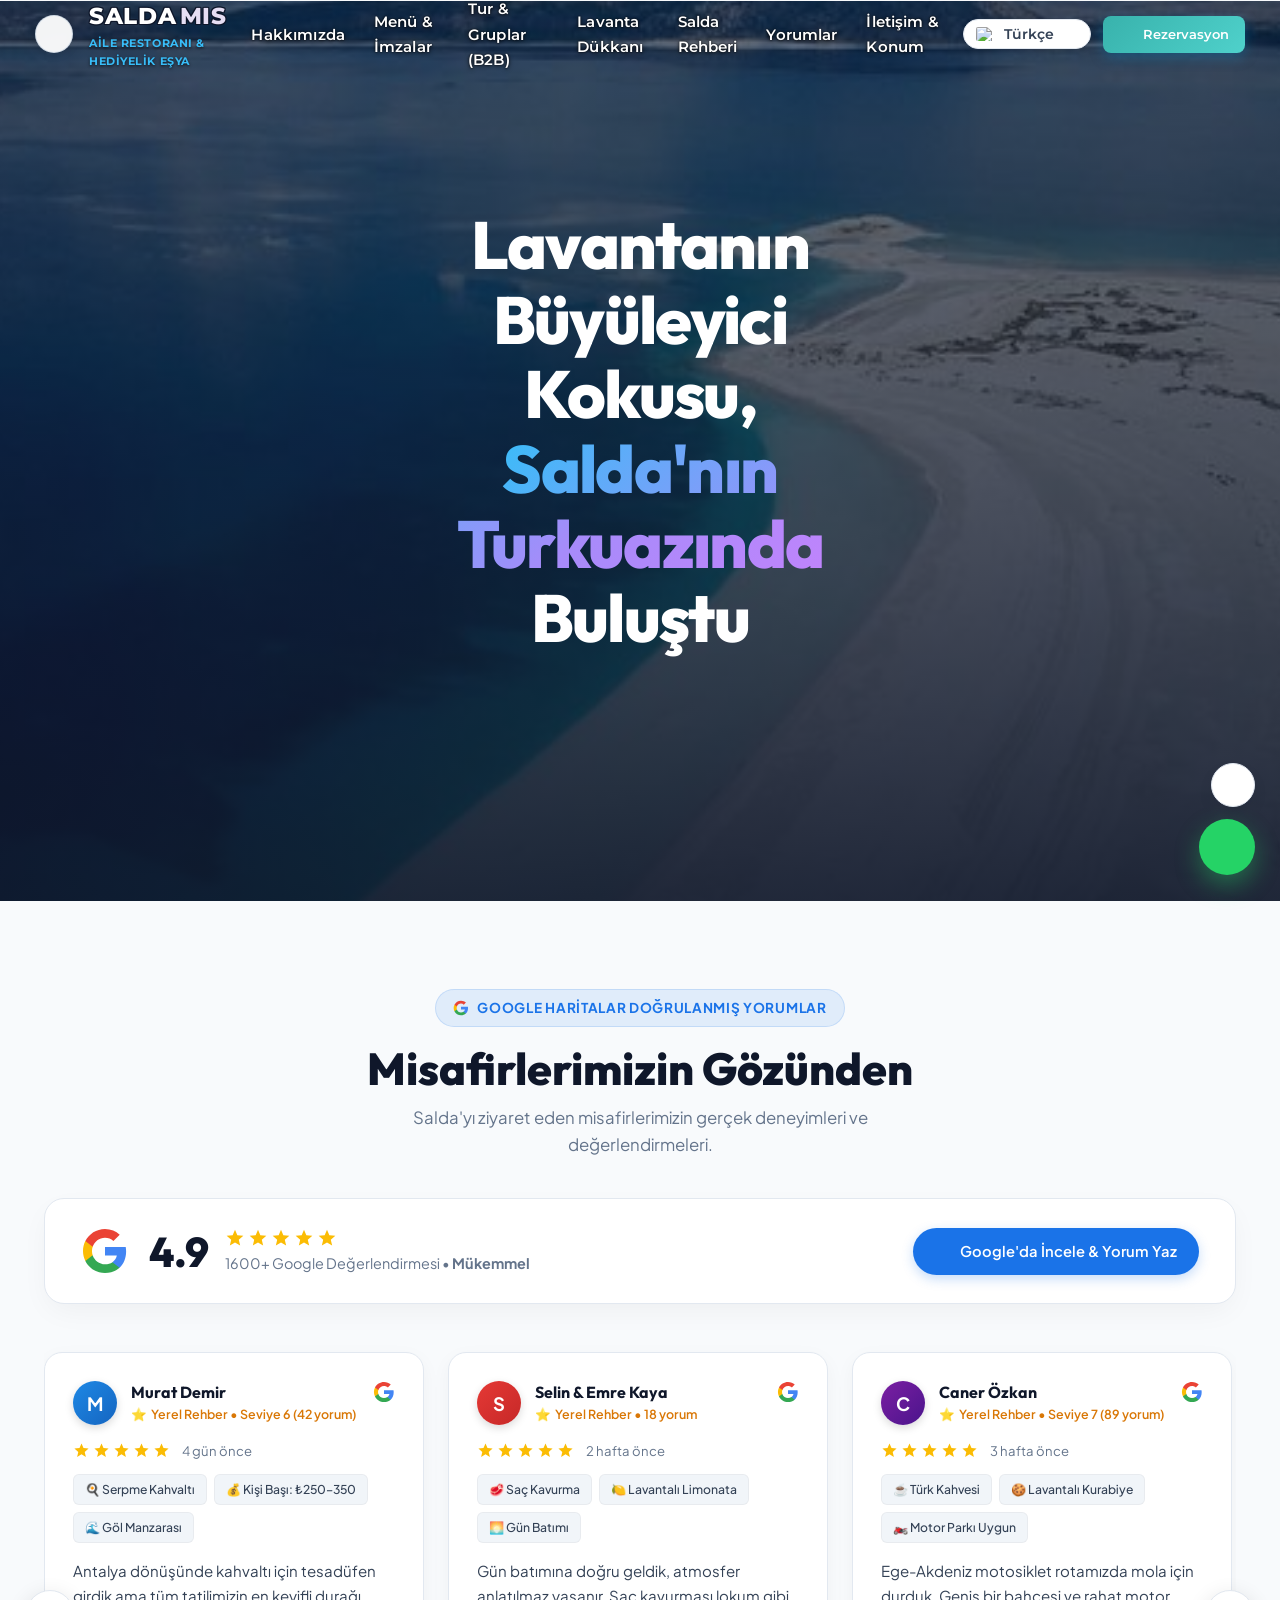
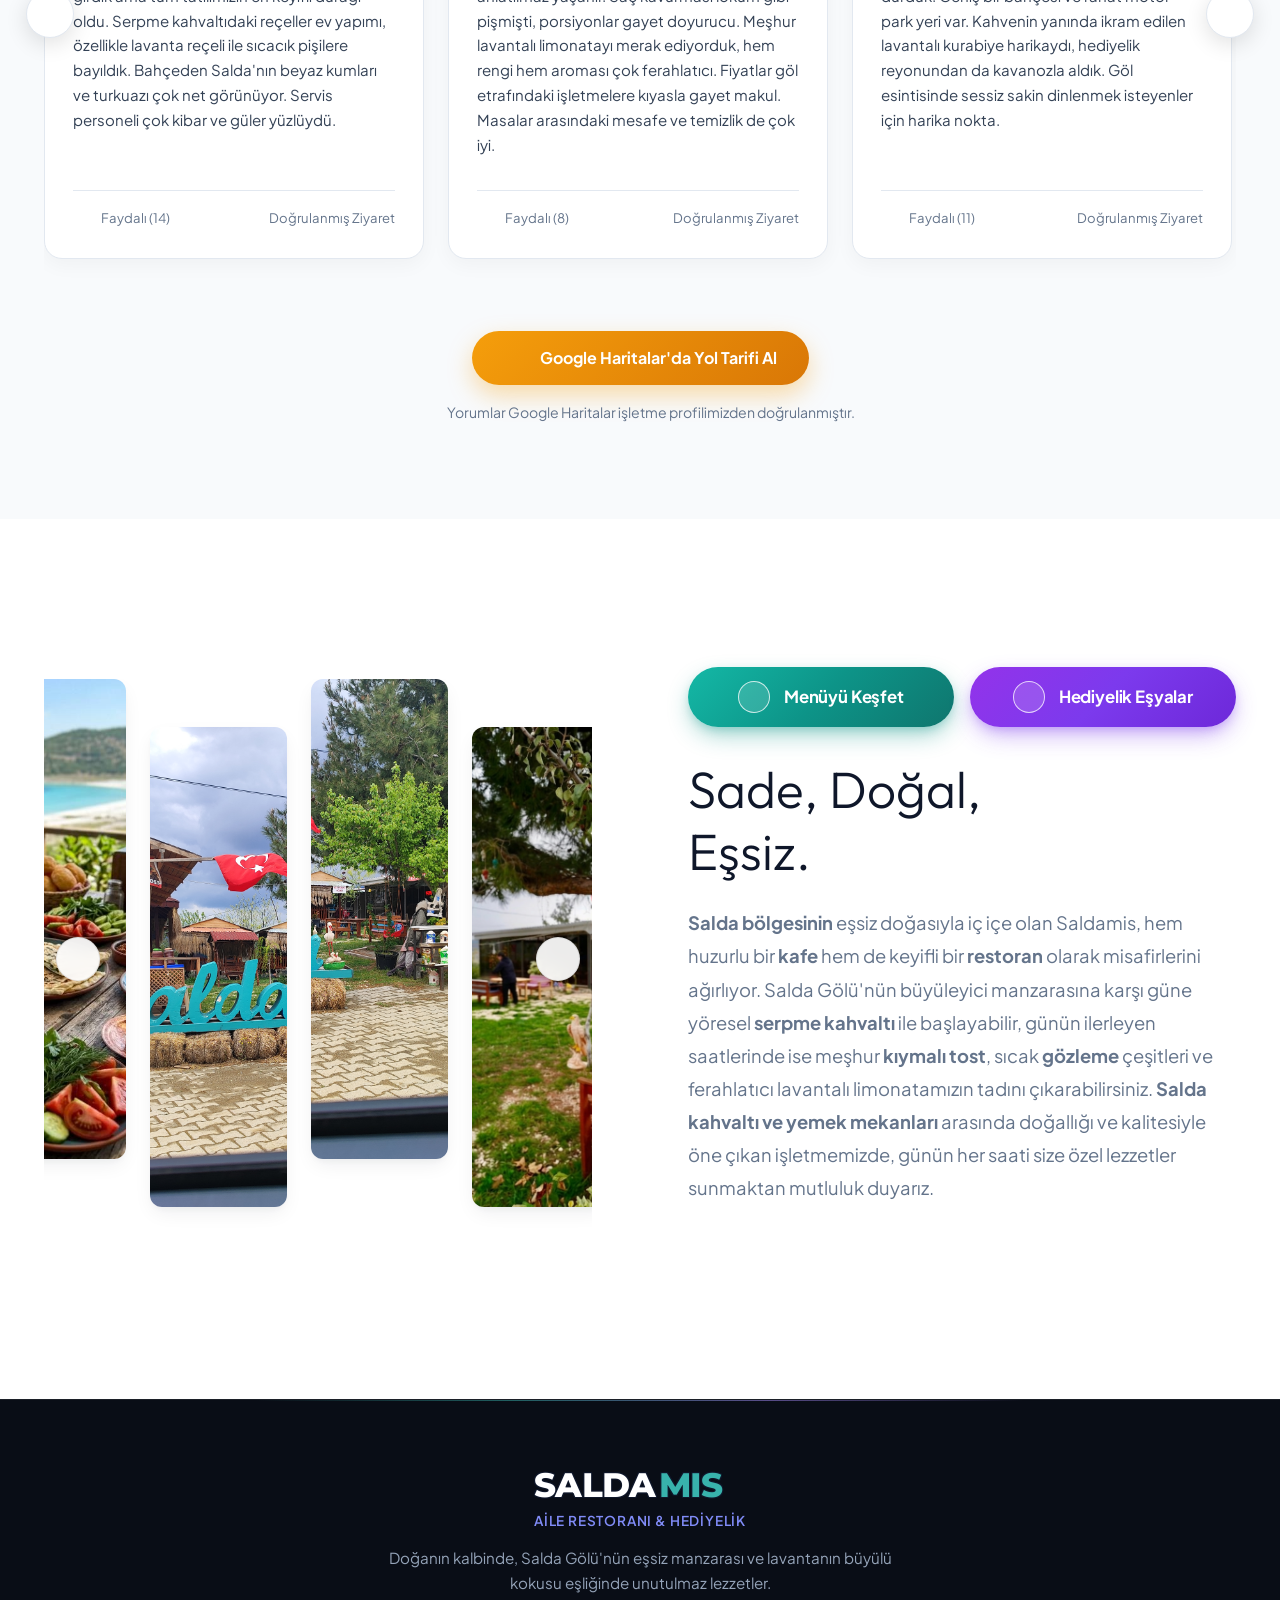
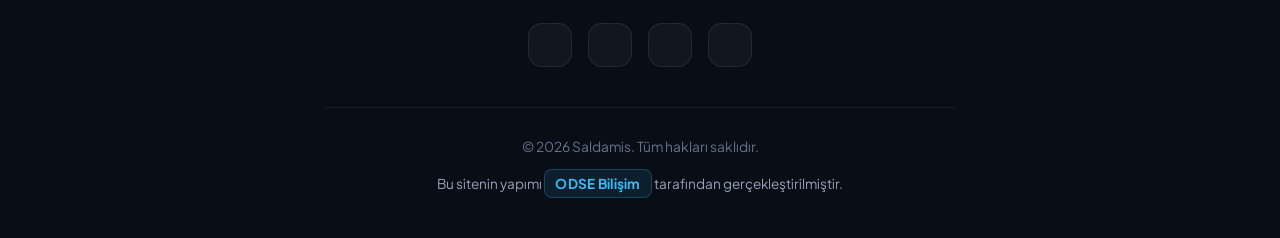
==== commit 0f3e658c: "v5 --" ====
--- a/index.html
+++ b/index.html
@@ -59,7 +59,7 @@
   <script src="https://unpkg.com/lucide@latest"></script>
 
   <!-- Modern Özel Tasarım Sistemi (CSS) -->
-  <link rel="stylesheet" href="style.css?v=26">
+  <link rel="stylesheet" href="style.css?v=27">
 
   <!-- Tema Tercihini Erken Uygula -->
   <script>
@@ -234,12 +234,6 @@
           }
         </style>
 
-        <!-- Dükkan Sepet Butonu -->
-        <button class="cart-toggle-btn" id="cartToggleBtn" aria-label="Alışveriş Sepeti">
-          <i data-lucide="shopping-bag" style="width:19px; height:19px;"></i>
-          <span class="cart-badge" id="cartBadge" style="display:none;">0</span>
-        </button>
-
         <!-- Hızlı Masa / Grup Rezervasyon Butonu -->
         <a href="index.html#turlar" class="btn btn-primary btn-sm">
           <i data-lucide="calendar-check" style="width:16px; height:16px;"></i>
@@ -758,7 +752,10 @@
       <!-- Sağ Görsel Kolajı (Artık Üstte/Solda) -->
       <div class="discover-image-col">
         <div class="elegant-carousel">
-          <div class="carousel-track">
+          <button class="carousel-nav-btn carousel-prev" id="carouselPrevBtn" aria-label="Önceki Görseller">
+            <i data-lucide="chevron-left"></i>
+          </button>
+          <div class="carousel-track" id="discoverCarouselTrack">
             <!-- carosel 1. foto 2. Kısım (Sağ) -->
             <div class="carousel-slice">
               <img src="images/carousel/carousel.jpg" class="img-right" alt="Kahvaltı Sağ">
@@ -800,6 +797,9 @@
               <img src="images/carousel/carousel.jpg" class="img-left" alt="Kahvaltı Sol">
             </div>
           </div>
+          <button class="carousel-nav-btn carousel-next" id="carouselNextBtn" aria-label="Sonraki Görseller">
+            <i data-lucide="chevron-right"></i>
+          </button>
         </div>
       </div>
 
@@ -904,7 +904,7 @@
 
 
   <!-- Özel JavaScript Dosyası -->
-  <script src="app.js?v=4"></script>
+  <script src="app.js?v=6"></script>
 </body>
 
 </html>
--- a/style.css
+++ b/style.css
@@ -3451,14 +3451,72 @@
   scrollbar-width: none;
   -webkit-overflow-scrolling: touch;
   align-items: flex-start; /* Zik zak için flex-start şart */
+  scroll-behavior: smooth;
+  touch-action: pan-x pan-y;
+  overscroll-behavior-x: contain;
+  cursor: grab;
+  user-select: none;
+  -webkit-user-select: none;
+}
+
+.carousel-track.grabbing {
+  cursor: grabbing;
   scroll-behavior: auto !important;
-  touch-action: pan-y;
-  overscroll-behavior-x: contain;
-  will-change: scroll-position;
 }
 
 .carousel-track::-webkit-scrollbar {
   display: none;
+}
+
+.carousel-nav-btn {
+  position: absolute;
+  top: 50%;
+  transform: translateY(-50%);
+  width: 44px;
+  height: 44px;
+  border-radius: 50%;
+  background: rgba(255, 255, 255, 0.92);
+  backdrop-filter: blur(8px);
+  border: 1px solid rgba(0, 0, 0, 0.08);
+  color: var(--c-dark-800, #1e293b);
+  display: flex;
+  align-items: center;
+  justify-content: center;
+  cursor: pointer;
+  z-index: 20;
+  box-shadow: 0 4px 16px rgba(0, 0, 0, 0.16);
+  transition: all 0.25s ease;
+}
+
+.carousel-nav-btn:hover {
+  background: #ffffff;
+  transform: translateY(-50%) scale(1.1);
+  box-shadow: 0 6px 22px rgba(0, 0, 0, 0.22);
+}
+
+.carousel-nav-btn:active {
+  transform: translateY(-50%) scale(0.95);
+}
+
+.carousel-prev {
+  left: 12px;
+}
+
+.carousel-next {
+  right: 12px;
+}
+
+body.dark-theme .carousel-nav-btn,
+.dark-theme .carousel-nav-btn {
+  background: rgba(30, 41, 59, 0.88);
+  border-color: rgba(255, 255, 255, 0.12);
+  color: #f8fafc;
+  box-shadow: 0 4px 16px rgba(0, 0, 0, 0.4);
+}
+
+body.dark-theme .carousel-nav-btn:hover,
+.dark-theme .carousel-nav-btn:hover {
+  background: #334155;
 }
 
 .carousel-slice {
@@ -3468,8 +3526,10 @@
   overflow: hidden;
   box-shadow: var(--shadow-md);
   transition: transform 0.4s ease;
-  touch-action: pan-y;
+  touch-action: pan-x pan-y;
   flex-shrink: 0;
+  user-select: none;
+  -webkit-user-select: none;
 }
 
 /* Zik-zak (Alt/Üst) Etkisi */
